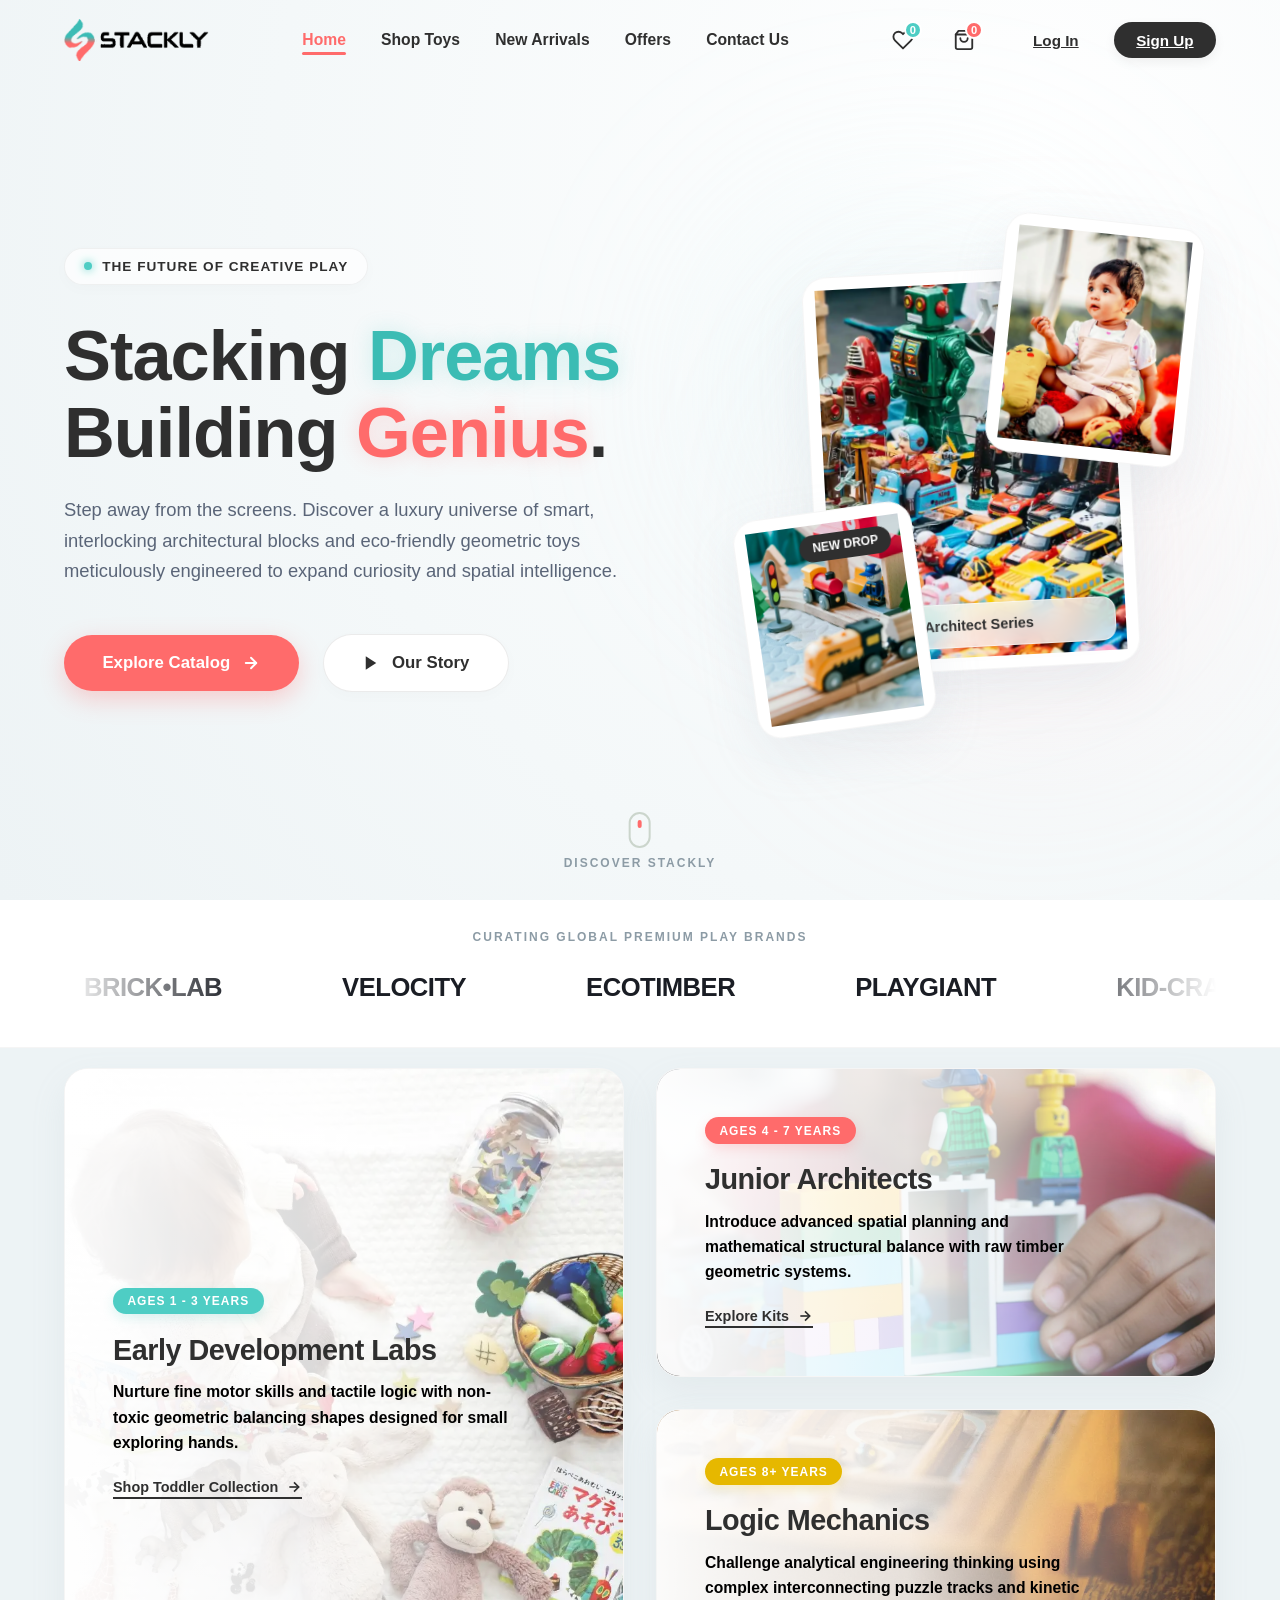
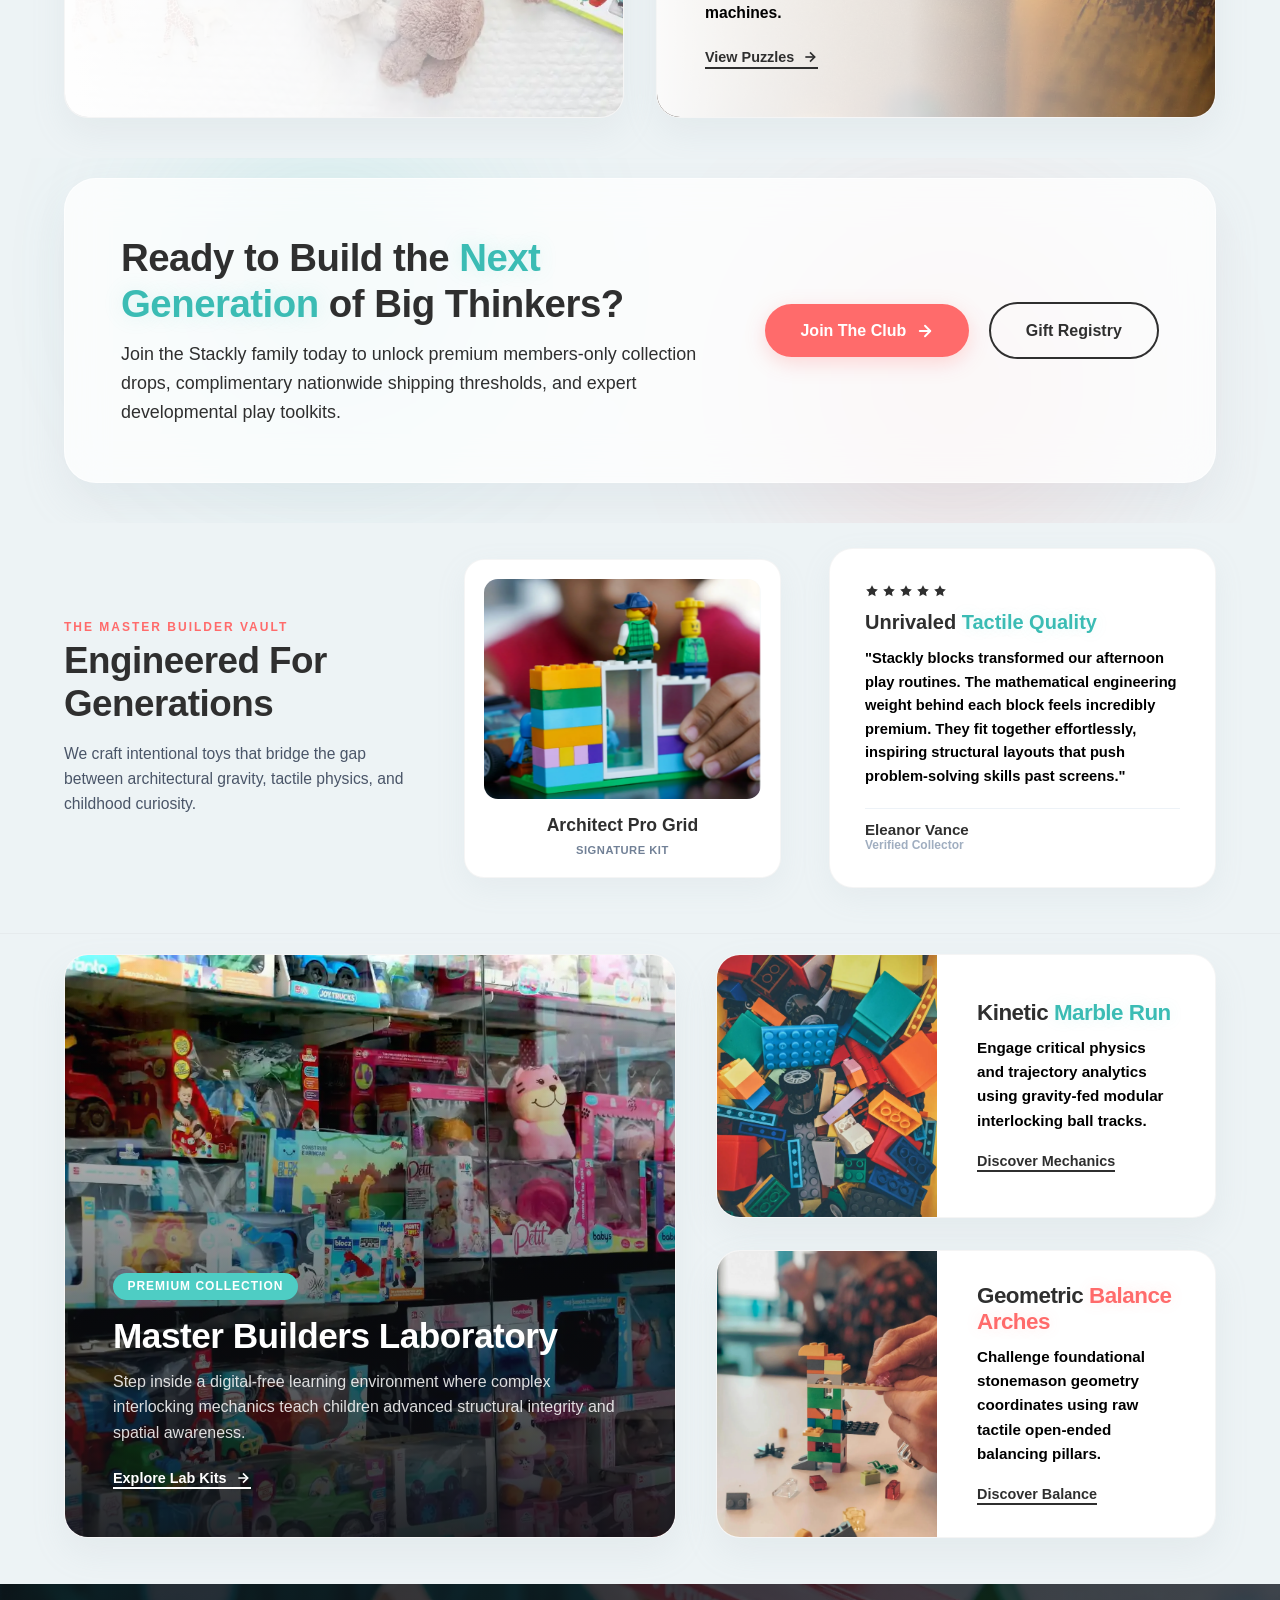
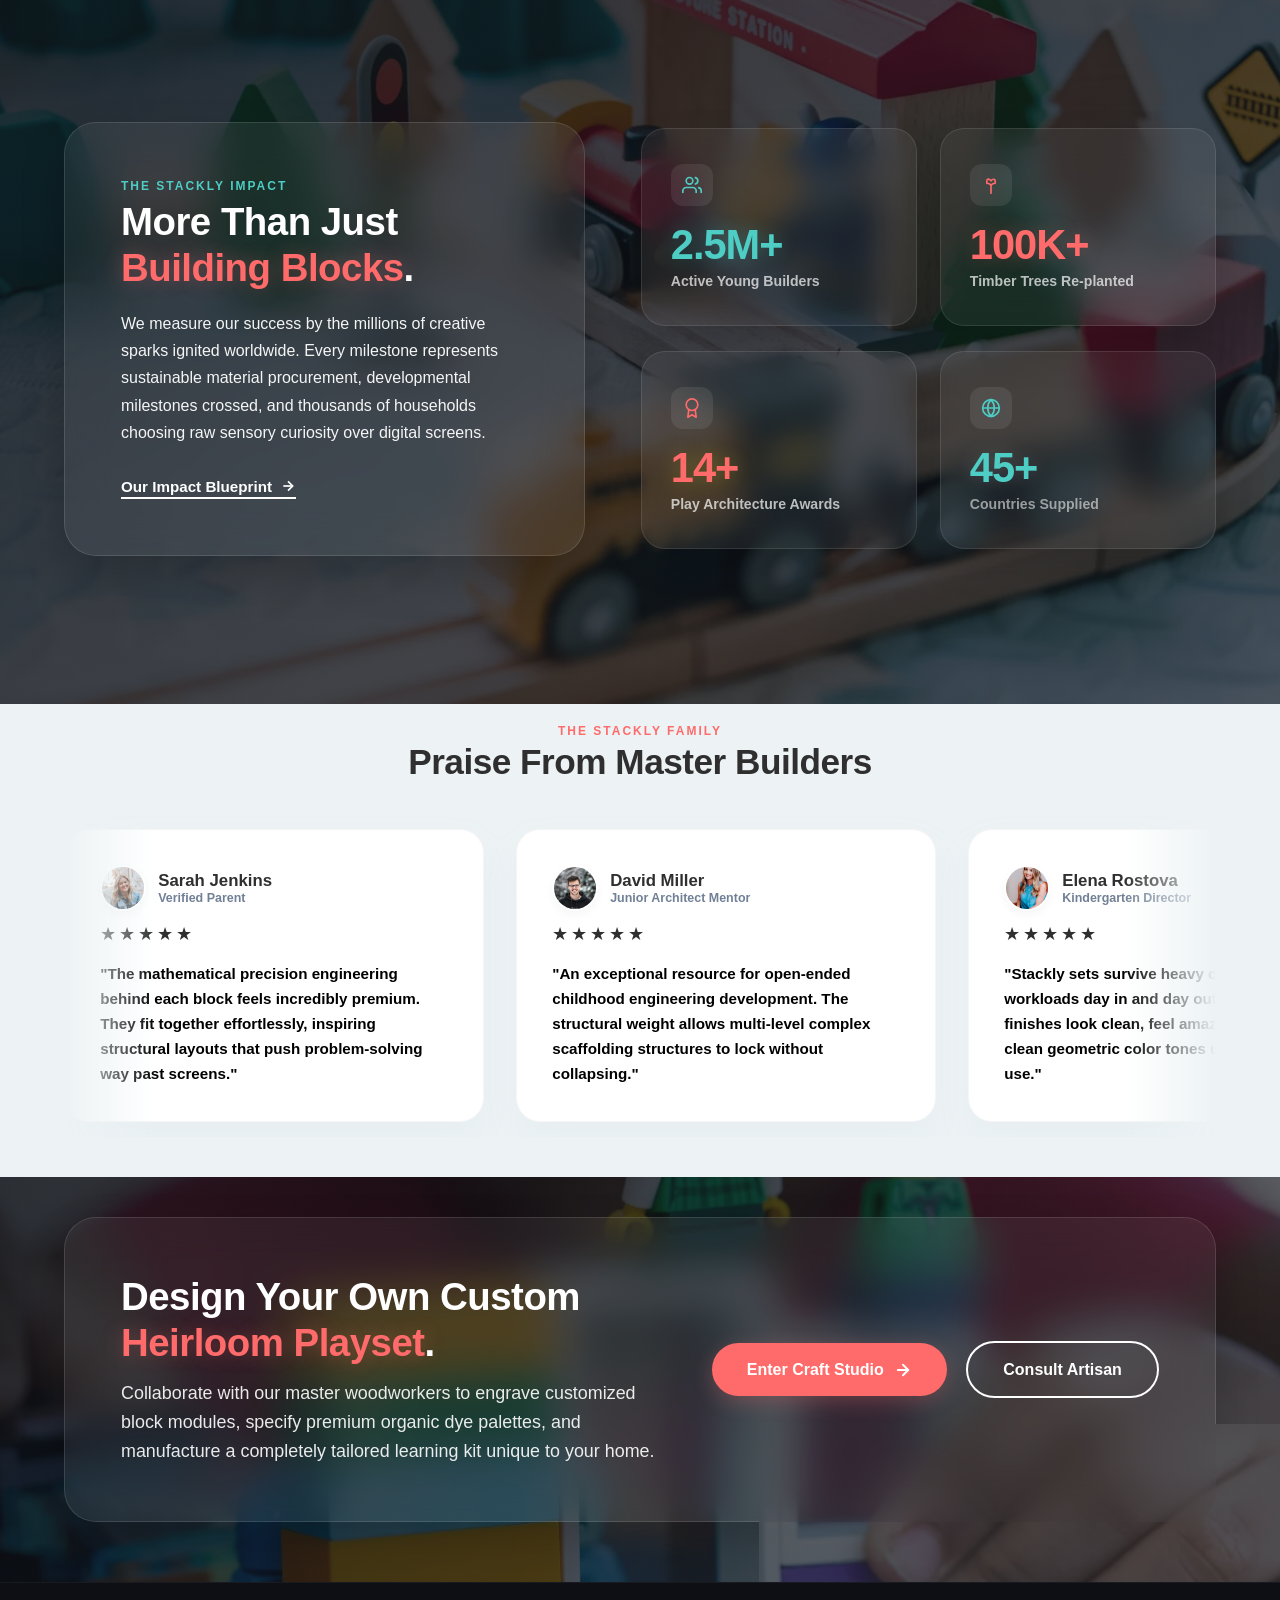
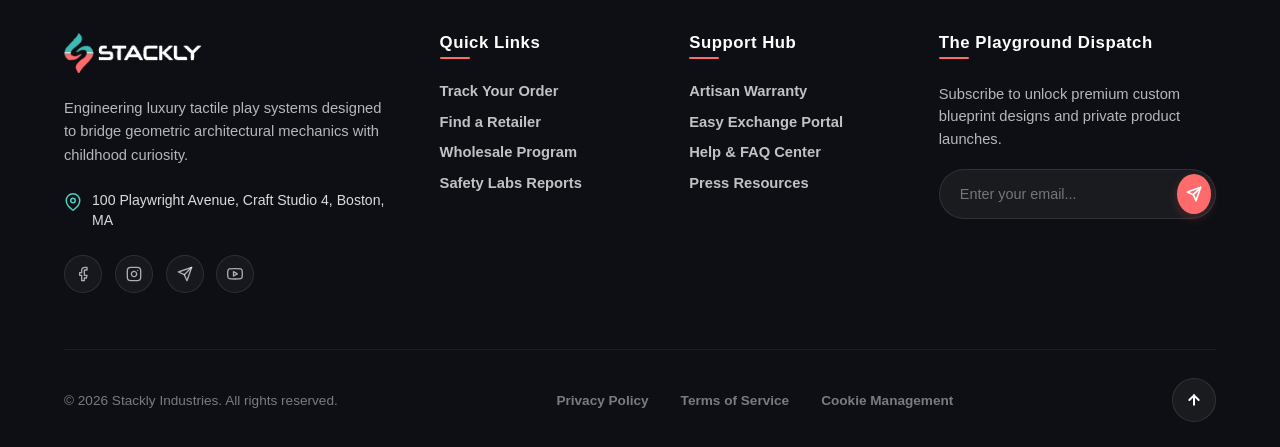
==== index.html @ 90289a85 "shop page" ====
<!DOCTYPE html>
<html lang="en">
<head>
    <meta charset="UTF-8">
    <meta name="viewport" content="width=device-width, initial-scale=1.0">
    <title>Stackly - Online Toy Store</title>
    <link rel="stylesheet" href="style.css">
</head>
<body>

    <!-- Modern Vector Preloader Screen -->
    <div id="preloader">
        <div class="preloader-content">
            <!-- Vector Blocks Icon Loader -->
            <svg class="vector-loader-icon" xmlns="http://w3.org" viewBox="0 0 24 24" width="80" height="80" fill="none" stroke="currentColor" stroke-width="2" stroke-linecap="round" stroke-linejoin="round">
                <path d="M21 16V8a2 2 0 0 0-1-1.73l-7-4a2 2 0 0 0-2 0l-7 4A2 2 0 0 0 3 8v8a2 2 0 0 0 1 1.73l7 4a2 2 0 0 0 2 0l7-4A2 2 0 0 0 21 16z"></path>
                <polyline points="3.27 6.96 12 12.01 20.73 6.96"></polyline>
                <line x1="12" y1="22.08" x2="12" y2="12"></line>
            </svg>
            <h2 class="preloader-text">Stackly Joy...</h2>
            <div class="progress-bar">
                <div class="progress-fill"></div>
            </div>
        </div>
    </div>


    <script>
        window.addEventListener('DOMContentLoaded', () => {
    const preloader = document.getElementById('preloader');
    const appContent = document.getElementById('app-content');

    // Automatically transition under the 3 second threshold
    setTimeout(() => {
        preloader.style.opacity = '0';
        preloader.style.visibility = 'hidden';
        appContent.classList.add('show-content');
    }, 2500); 
});

    </script>


<!-- Transparent, Floating Sticky Header Component -->
<!-- Transparent, Floating Sticky Header Component -->
<header class="floating-header">
    <div class="header-container">
        
        <!-- Brand Image Logo (Refreshes Page on Click) -->
        <a href="#" class="logo-wrapper" onclick="handleBrandRefresh(event)">
            <img src="./Assests/toy -logo.webp" alt="Stackly Logo" class="brand-logo">
        </a>

        <!-- Central Navigation Hub (Manages Mobile Sliding Drawer Layout) -->
            <nav class="nav-menu" id="navMenu">
    <div class="nav-links-wrapper">
        <!-- Working Pages: Removed onclick so they can actually navigate -->
        <a href="index.html" class="nav-link active">Home</a>
        <a href="shop.html" class="nav-link ">Shop Toys</a>
        
        <!-- Future Modules: Routed directly to your newly created 404.html page -->
        <a href="404.html" class="nav-link">New Arrivals</a>
        <a href="404.html" class="nav-link">Offers</a>
        <a href="404.html" class="nav-link">Contact Us</a>
    </div>

            <!-- Mobile Responsive View Dedicated Auth Actions Menu Footer -->
            <div class="mobile-drawer-auth">
                <button class="auth-btn mobile-nav-login" onclick="handleNavigation404(event, 'Login Prompt')">Log In</button>
                <button class="auth-btn mobile-nav-signup" onclick="handleNavigation404(event, 'Account Registration')">Sign Up</button>
            </div>
        </nav>

        <!-- Right Action Utilities Terminal -->
       <div class="header-actions">
    <!-- Wishlist Button Counter Component (Navigates to 404.html) -->
    <a href="404.html" class="action-btn" title="Wishlist">
        <svg xmlns="http://w3.org" viewBox="0 0 24 24" width="22" height="22" fill="none" stroke="currentColor" stroke-width="2" stroke-linecap="round" stroke-linejoin="round">
            <path d="M20.84 4.61a5.5 5.5 0 0 0-7.78 0L12 5.67l-1.06-1.06a5.5 5.5 0 0 0-7.78 7.78l1.06 1.06L12 21.23l7.78-7.78 1.06-1.06a5.5 5.5 0 0 0 0-7.78z"></path>
        </svg>
        <span class="badge">0</span>
    </a>

    <!-- Shopping Cart Button Counter Component (Navigates to 404.html) -->
    <a href="404.html" class="action-btn" title="Cart">
        <svg xmlns="http://w3.org" viewBox="0 0 24 24" width="22" height="22" fill="none" stroke="currentColor" stroke-width="2" stroke-linecap="round" stroke-linejoin="round">
            <path d="M6 2L3 6v14a2 2 0 0 0 2 2h14a2 2 0 0 0 2-2V6l-3-4z"></path>
            <line x1="3" y1="6" x2="21" y2="6"></line>
            <path d="M16 10a4 4 0 0 1-8 0"></path>
        </svg>
        <span class="badge badge-primary">0</span>
    </a>

    <!-- Desktop Monitor Wide Exclusive Authentication Buttons Group -->
    <div class="auth-buttons-group desktop-auth">
        <!-- Links directly to login.html -->
        <a href="login.html" class="auth-btn login-btn">Log In</a>
        <!-- Links directly to signup.html -->
        <a href="signup.html" class="auth-btn signup-btn">Sign Up</a>
    </div>
</div>


            <!-- Responsive Hamburger Trigger Menu -->
            <button class="hamburger-toggle" id="hamburgerBtn" onclick="toggleMobileHeaderDrawer()">
                <span></span>
                <span></span>
                <span></span>
            </button>
        </div>

    </div>
</header>


<script>
    // Monitor vertical scroll window offset value to apply frosted filter effects
window.addEventListener('scroll', () => {
    const headerNode = document.querySelector('.floating-header');
    
    if (window.scrollY > 30) {
        headerNode.classList.add('scrolled');
    } else {
        headerNode.classList.remove('scrolled');
    }
});

// Toggle mobile drawer panel visibility and freeze document background scroll states
// Toggle mobile responsive navigation drawer display visibility status 
function toggleMobileHeaderDrawer() {
    const hamburgerBtn = document.getElementById('hamburgerBtn');
    const navMenu = document.getElementById('navMenu');
    
    hamburgerBtn.classList.toggle('active');
    navMenu.classList.toggle('mobile-active');
    
    // Evaluate display class state to freeze body window touch scrolling paths
    if (navMenu.classList.contains('mobile-active')) {
        document.body.classList.add('drawer-open-lock');
    } else {
        document.body.classList.remove('drawer-open-lock');
    }
}

// Global Interception handler for unlinked template targets
function handleNavigation404(event, interfaceSegmentName) {
    event.preventDefault(); 
    
    // Automatically close open menu drawers and unlock background scroll hooks
    document.getElementById('hamburgerBtn').classList.remove('active');
    document.getElementById('navMenu').classList.remove('mobile-active');
    document.body.classList.remove('drawer-open-lock');
    
    alert(`🔍 Stackly Route Monitor:\n\n"${interfaceSegmentName}" has been routed into a 404 navigation point safely!`);
}

// Native page reload reset function mapped onto the brand logo anchor
function handleBrandRefresh(event) {
    event.preventDefault();
    window.location.reload();
}


</script>

<!-- Creative 3D Playground Hero Frame -->
<!-- Brighter Creative Playground Hero Frame with Concrete Image Nodes -->
<section class="creative-hero">
    <div class="hero-max-container">
        
        <!-- Left Column: Content Hub with High-Readability Typography -->
        <div class="hero-text-block animate-slide-right">
            <div class="hero-micro-badge">
                <span class="pulse-dot"></span>
                <span>The Future of Creative Play</span>
            </div>
            
            <h1 class="hero-headline">
                Stacking <span class="glow-cyan">Dreams</span><br>
                Building <span class="glow-coral">Genius</span>.
            </h1>
            
            <!-- Upgraded High-Visibility Paragraph Block -->
            <p class="hero-paragraph">
                Step away from the screens. Discover a luxury universe of smart, interlocking architectural blocks and eco-friendly geometric toys meticulously engineered to expand curiosity and spatial intelligence.
            </p>
            
           <div class="hero-cta-group">
    <!-- Explore Catalog Button (Navigates to 404.html) -->
    <button class="hero-prime-btn" onclick="handleNavigation404(event, '404.html')">
        <span>Explore Catalog</span>
        <svg xmlns="http://w3.org" width="18" height="18" viewBox="0 0 24 24" fill="none" stroke="currentColor" stroke-width="2.5" stroke-linecap="round" stroke-linejoin="round">
            <line x1="5" y1="12" x2="19" y2="12"></line>
            <polyline points="12 5 19 12 12 19"></polyline>
        </svg>
    </button>
    
    <!-- Our Story Button (Navigates to 404.html) -->
    <button class="hero-sec-btn" onclick="handleNavigation404(event, '404.html')">
        <svg xmlns="http://w3.org" width="18" height="18" viewBox="0 0 24 24" fill="currentColor">
            <polygon points="5 3 19 12 5 21 5 3"></polygon>
        </svg>
        <span>Our Story</span>
    </button>
</div>

        </div>

        <!-- Right Column: Interactive 3D Exploded Toy Grid Layout -->
        <div class="hero-visual-grid animate-fade-in-delayed">
            <div class="bg-glow-orb orb-1"></div>
            <div class="bg-glow-orb orb-2"></div>

            <!-- Card 1: Main Architecture Image Block -->
            <div class="toy-card card-main">
                <img src="./Assests/cars.webp" alt="Architect Series Building Blocks" class="toy-img">
                <div class="card-glass-label">Architect Series</div>
            </div>

            <!-- Card 2: Top Right Geometric Shapes Block -->
            <div class="toy-card card-accent-top">
                <img src="./Assests/baby with toys.webp" alt="Geometric Sorting Set" class="toy-img">
            </div>

            <!-- Card 3: Bottom Left Eco-Train Set Block -->
            <div class="toy-card card-accent-bottom">
                <img src="./Assests/train.webp" alt="Eco Wooden Train Drop" class="toy-img">
                <div class="card-badge-discount">New Drop</div>
            </div>
        </div>

    </div>

    <!-- Mouse Scroll Wheel Visual Anchor -->
    <div class="hero-scroll-prompt" onclick="smoothScrollToContent()">
        <div class="mouse-housing">
            <div class="mouse-scroller"></div>
        </div>
        <span>Discover Stackly</span>
    </div>
</section>



<style>
    /* --- High-Visibility Headline and Paragraph Properties --- */
.hero-headline {
    color: var(--dark-charcoal);
    font-size: clamp(2.5rem, 5.5vw, 4.5rem);
    line-height: 1.1;
    font-weight: 900;
    letter-spacing: -1px;
    margin-bottom: 1.5rem;
}

/* Crisp high-contrast paragraph typography */
.hero-paragraph {
    color: #111111; /* Ultra-visible pure deep charcoal black */
    font-size: clamp(1.05rem, 2.2vw, 1.25rem); /* Slightly enlarged for immediate scanning clarity */
    line-height: 1.7;
    font-weight: 500; /* Medium thickness profile to ensure sharp anti-aliasing */
    max-width: 620px;
    margin-bottom: 3rem;
    cursor: default;
    transition: color 0.3s cubic-bezier(0.25, 1, 0.5, 1), transform 0.3s cubic-bezier(0.25, 1, 0.5, 1);
    transform-origin: left center;
}

/* Modern text interactive hover reaction shifts color into coral accent */
.hero-paragraph:hover {
    color: var(--primary-coral);
    transform: scale(1.01);
}

/* --- Fixed Image Rendering and Layout Rules --- */
.toy-card {
    position: absolute;
    background-color: #ffffff;
    border: 1px solid rgba(0, 0, 0, 0.05);
    border-radius: 24px;
    overflow: hidden;
    box-shadow: 0 20px 50px rgba(160, 175, 185, 0.15);
    z-index: 2;
    transition: all 0.5s cubic-bezier(0.25, 1, 0.5, 1);
    will-change: transform;
    padding: 0; /* Clear inner bezel pads so image spans flush to container borders */
}

.toy-img {
    width: 100%;
    height: 100%;
    object-fit: cover; /* Crops image box seamlessly without distortion */
    display: block;
    transition: transform 0.6s cubic-bezier(0.25, 1, 0.5, 1);
}

/* Card 3D Placement Coordinates Matrix */
.card-main { width: 320px; height: 400px; transform: rotate(-3deg) translateZ(0); z-index: 4; }
.card-accent-top { width: 200px; height: 240px; top: 0; right: 20px; transform: rotate(6deg) translateY(10px) translateZ(0); z-index: 5; animation: floatingCardRest 4s infinite ease-in-out alternate; }
.card-accent-bottom { width: 180px; height: 220px; bottom: -10px; left: 20px; transform: rotate(-8deg) translateY(-10px) translateZ(0); z-index: 6; animation: floatingCardRest 5s infinite ease-in-out alternate-reverse; }

.toy-card:hover .toy-img {
    transform: scale(1.08); /* Zooms image inside frame on interaction */
}

   /* --- Ultra-Creative Pleasant Brighter Hero Layout Framework --- */
.creative-hero {
    position: relative;
    width: 100%;
    min-height: 100vh;
    /* Soft, pleasant modern cream-white gradient backdrop */
    background: radial-gradient(circle at 80% 20%, #ffffff 0%, #f4f8f9 60%, #edf3f5 100%);
    display: flex;
    align-items: center;
    justify-content: center;
    padding: 120px 5% 80px 5%;
    overflow: hidden;
    perspective: 1000px;
}

.hero-max-container {
    width: 100%;
    max-width: 1400px;
    margin: 0 auto;
    display: grid;
    grid-template-columns: 1.1fr 0.9fr;
    gap: 4rem;
    align-items: center;
}

/* --- Left Column Layout --- */
.hero-text-block {
    display: flex;
    flex-direction: column;
    align-items: flex-start;
    z-index: 10;
}

/* Capsule Pill Badge Style */
.hero-micro-badge {
    display: inline-flex;
    align-items: center;
    gap: 10px;
    background: rgba(255, 255, 255, 0.7);
    border: 1px solid rgba(0, 0, 0, 0.05);
    backdrop-filter: blur(8px);
    -webkit-backdrop-filter: blur(8px);
    padding: 0.6rem 1.2rem;
    border-radius: 50px;
    color: var(--dark-charcoal);
    font-size: 0.85rem;
    font-weight: 700;
    letter-spacing: 1px;
    text-transform: uppercase;
    margin-bottom: 2rem;
    box-shadow: 0 4px 15px rgba(0, 0, 0, 0.02);
}

.pulse-dot {
    width: 8px;
    height: 8px;
    background-color: var(--secondary-teal);
    border-radius: 50%;
    box-shadow: 0 0 10px var(--secondary-teal);
    animation: liveIndicatorPulse 1.8s infinite ease-in-out;
}

/* Fluid Typography Headline Controls */
.hero-headline {
    color: var(--dark-charcoal);
    font-size: clamp(2.5rem, 5.5vw, 4.5rem);
    line-height: 1.1;
    font-weight: 900;
    letter-spacing: -1px;
    margin-bottom: 1.5rem;
}

/* Elegant Soft-glow Contrast Typography Shimmers */
.glow-cyan {
    color: #3bbcb4; /* Slightly darkened for premium readability against light canvas backgrounds */
    text-shadow: 0 0 20px rgba(78, 205, 196, 0.25);
    transition: all 0.3s ease;
}

.glow-coral {
    color: var(--primary-coral);
    text-shadow: 0 0 20px rgba(255, 107, 107, 0.25);
    transition: all 0.3s ease;
}

.glow-cyan:hover, .glow-coral:hover {
    color: var(--dark-charcoal);
    text-shadow: 0 0 30px rgba(0, 0, 0, 0.15);
}

.hero-paragraph {
    color: #5a6578;
    font-size: clamp(1rem, 2vw, 1.15rem);
    line-height: 1.65;
    max-width: 620px;
    margin-bottom: 3rem;
}

/* CTA Buttons Layout Container Link Group */
.hero-cta-group {
    display: flex;
    align-items: center;
    gap: 1.5rem;
    flex-wrap: wrap;
    width: 100%;
}

.hero-prime-btn {
    background-color: var(--primary-coral);
    color: white;
    border: none;
    padding: 1.1rem 2.4rem;
    font-size: 1.05rem;
    font-weight: 700;
    border-radius: 50px;
    cursor: pointer;
    display: inline-flex;
    align-items: center;
    gap: 12px;
    box-shadow: 0 8px 25px rgba(255, 107, 107, 0.3);
    transition: all 0.4s cubic-bezier(0.25, 1, 0.5, 1);
}

.hero-prime-btn:hover {
    transform: translateY(-4px);
    background-color: #ff5252;
    box-shadow: 0 15px 35px rgba(255, 107, 107, 0.45);
}

.hero-prime-btn svg { transition: transform 0.3s ease; }
.hero-prime-btn:hover svg { transform: translateX(5px); }

.hero-sec-btn {
    background: #ffffff;
    color: var(--dark-charcoal);
    border: 1px solid rgba(0, 0, 0, 0.08);
    padding: 1.1rem 2.4rem;
    font-size: 1.05rem;
    font-weight: 700;
    border-radius: 50px;
    cursor: pointer;
    display: inline-flex;
    align-items: center;
    gap: 12px;
    box-shadow: 0 4px 15px rgba(0, 0, 0, 0.02);
    transition: all 0.4s cubic-bezier(0.25, 1, 0.5, 1);
}

.hero-sec-btn:hover {
    background: var(--dark-charcoal);
    color: #ffffff;
    transform: translateY(-4px);
    box-shadow: 0 15px 30px rgba(0, 0, 0, 0.1);
}

/* --- Right Column: Asymmetrical Vector Graphic Panels --- */
.hero-visual-grid {
    position: relative;
    width: 100%;
    height: 520px;
    display: flex;
    align-items: center;
    justify-content: center;
}

/* Vibrant Light-Themed Accent Lighting Orbs */
.bg-glow-orb {
    position: absolute;
    width: 320px;
    height: 320px;
    border-radius: 50%;
    filter: blur(120px);
    opacity: 0.35;
    z-index: 1;
    pointer-events: none;
}
.orb-1 { background-color: #cdeff2; top: 5%; left: 5%; animation: orbFloatMove 6s infinite ease-in-out alternate; }
.orb-2 { background-color: #ffdce0; bottom: 5%; right: 5%; animation: orbFloatMove 8s infinite ease-in-out alternate-reverse; }

/* Structural Toy Vector Card Bases */
.toy-card {
    position: absolute;
    background-color: #ffffff;
    border: 1px solid rgba(0, 0, 0, 0.04);
    border-radius: 24px;
    overflow: hidden;
    box-shadow: 0 20px 50px rgba(160, 175, 185, 0.15);
    z-index: 2;
    transition: all 0.5s cubic-bezier(0.25, 1, 0.5, 1);
    will-change: transform;
    padding: 12px; /* Inner bezel border styling */
}

/* Local Embedded Vector Canvas Elements */
.vector-graphic-canvas {
    width: 100%;
    height: 100%;
    border-radius: 16px;
    display: flex;
    align-items: center;
    justify-content: center;
}
.vector-graphic-canvas svg {
    width: 45%;
    height: 45%;
    transition: transform 0.5s cubic-bezier(0.25, 1, 0.5, 1);
}

/* Soft Pastel Accent Fills for Cards */
.teal-bg { background-color: #e6f7f6; color: var(--secondary-teal); }
.yellow-bg { background-color: #fff9e6; color: #e6b800; }
.coral-bg { background-color: #fff0f0; color: var(--primary-coral); }

/* Card Dimensions Matrix mappings */
.card-main { width: 320px; height: 400px; transform: rotate(-3deg) translateZ(0); z-index: 4; }
.card-accent-top { width: 200px; height: 240px; top: 0; right: 20px; transform: rotate(6deg) translateY(10px) translateZ(0); z-index: 5; animation: floatingCardRest 4s infinite ease-in-out alternate; }
.card-accent-bottom { width: 180px; height: 220px; bottom: -10px; left: 20px; transform: rotate(-8deg) translateY(-10px) translateZ(0); z-index: 6; animation: floatingCardRest 5s infinite ease-in-out alternate-reverse; }

/* Glass Overlay Badges and labels */
.card-glass-label {
    position: absolute;
    bottom: 22px;
    left: 22px;
    right: 22px;
    background: rgba(255, 255, 255, 0.75);
    backdrop-filter: blur(12px);
    -webkit-backdrop-filter: blur(12px);
    border: 1px solid rgba(255, 255, 255, 0.5);
    color: var(--dark-charcoal);
    padding: 0.8rem;
    border-radius: 14px;
    font-weight: 700;
    font-size: 0.9rem;
    text-align: center;
    box-shadow: 0 4px 15px rgba(0, 0, 0, 0.04);
}

.card-badge-discount {
    position: absolute;
    top: 22px;
    right: 22px;
    background-color: var(--dark-charcoal);
    color: #ffffff;
    padding: 0.4rem 0.8rem;
    border-radius: 30px;
    font-weight: 800;
    font-size: 0.75rem;
    text-transform: uppercase;
}

/* Hover Physics */
.toy-card:hover {
    z-index: 10 !important;
    border-color: rgba(0, 0, 0, 0.08);
    box-shadow: 0 30px 60px rgba(13, 15, 20, 0.12);
}

.card-main:hover { transform: scale(1.05) rotate(0deg) translateZ(20px); }
.card-accent-top:hover { transform: scale(1.08) rotate(2deg) translateZ(20px); }
.card-accent-bottom:hover { transform: scale(1.1) rotate(-3deg) translateZ(20px); }

.toy-card:hover svg {
    transform: scale(1.12) rotate(4deg);
}

/* --- Scroll Prompt Styling Updates --- */
.hero-scroll-prompt {
    position: absolute;
    bottom: 30px;
    left: 50%;
    transform: translateX(-50%);
    display: flex;
    flex-direction: column;
    align-items: center;
    gap: 8px;
    cursor: pointer;
    z-index: 15;
    color: #8c9ba5;
}

.hero-scroll-prompt:hover { color: var(--primary-coral); }
.hero-scroll-prompt span { font-size: 0.75rem; font-weight: 800; text-transform: uppercase; letter-spacing: 2px; }
.mouse-housing { width: 22px; height: 36px; border: 2px solid #cbd5cc; border-radius: 20px; position: relative; display: flex; justify-content: center; }
.hero-scroll-prompt:hover .mouse-housing { border-color: var(--primary-coral); }
.mouse-scroller { width: 4px; height: 8px; background-color: var(--primary-coral); border-radius: 2px; position: absolute; top: 6px; animation: mouseTrackMove 1.6s infinite ease-in-out; }

/* --- High Performance CSS Core Animations --- */
.animate-slide-right { opacity: 0; transform: translateX(-40px); animation: performSlideRight 0.8s cubic-bezier(0.25, 1, 0.5, 1) forwards; }
.animate-fade-in-delayed { opacity: 0; animation: performFadeIn 1s ease 0.3s forwards; }

@keyframes performSlideRight { 100% { opacity: 1; transform: translateX(0); } }
@keyframes performFadeIn { 100% { opacity: 1; } }
@keyframes liveIndicatorPulse { 0%, 100% { transform: scale(1); opacity: 1; } 50% { transform: scale(1.3); opacity: 0.5; box-shadow: 0 0 15px var(--secondary-teal); } }
@keyframes floatingCardRest { 0% { transform: translateY(0) rotate(5deg); } 100% { transform: translateY(-15px) rotate(7deg); } }
@keyframes orbFloatMove { 0% { transform: translate(0, 0) scale(1); } 100% { transform: translate(25px, -15px) scale(1.1); } }
@keyframes mouseTrackMove { 0% { transform: translateY(0); opacity: 1; } 100% { transform: translateY(12px); opacity: 0; } }

/* --- Responsive Layout Breakdown Maps --- */
@media (max-width: 1200px) {
    .hero-max-container { gap: 2rem; }
    .card-main { width: 260px; height: 340px; }
    .card-accent-top { width: 170px; height: 210px; }
    .card-accent-bottom { width: 150px; height: 190px; }
}

@media (max-width: 992px) {
    .hero-max-container { grid-template-columns: 1fr; text-align: center; gap: 5rem; }
    .hero-text-block { align-items: center; }
    .hero-paragraph { margin-left: auto; margin-right: auto; }
    .hero-cta-group { justify-content: center; }
    .hero-visual-grid { height: 440px; max-width: 500px; margin: 0 auto; }
}

@media (max-width: 550px) {
    .creative-hero { padding-top: 100px; }
    .hero-cta-group { flex-direction: column; gap: 1rem; }
.hero-prime-btn, .hero-sec-btn { width: 100%; justify-content: center; }.hero-visual-grid { height: 350px; }.card-main { width: 200px; height: 260px; }.card-accent-top { width: 120px; height: 150px; right: 10px; }.card-accent-bottom { width: 110px; height: 140px; left: 10px; }.card-glass-label, .hero-scroll-prompt, .bg-glow-orb { display: none !important; }}
    </style>
    <script>
        // Central Redirection Handler Engine
function handleNavigation404(event, targetPage) {
    event.preventDefault(); // Halt default template bubble loops
    
    // Close open mobile drawer panels automatically if active
    const hamburgerBtn = document.getElementById('hamburgerBtn');
    const navMenu = document.getElementById('navMenu');
    
    if (hamburgerBtn) hamburgerBtn.classList.remove('active');
    if (navMenu) navMenu.classList.remove('mobile-active');
    document.body.classList.remove('drawer-open-lock');
    
    // Execute a clean, direct browser page redirection anchor jump
    window.location.href = targetPage;
}

    </script>

<!-- Space-Efficient Infinite Brand Carousel Showcase -->
<section class="brand-carousel-section">
    <div class="brand-container">
        
        <h2 class="brand-section-label">Curating Global Premium Play Brands</h2>
        
        <!-- Infinite Scrolling Viewport Mirror -->
        <div class="brand-viewport">
            <div class="brand-track">
                
                <!-- Brand Node 1 -->
                <div class="brand-node">
                    <span class="brand-text">BRICK•LAB</span>
                </div>
                
                <!-- Brand Node 2 -->
                <div class="brand-node">
                    <span class="brand-text">VELOCITY</span>
                </div>
                
                <!-- Brand Node 3 -->
                <div class="brand-node">
                    <span class="brand-text">ECOTIMBER</span>
                </div>
                
                <!-- Brand Node 4 -->
                <div class="brand-node">
                    <span class="brand-text">PLAYGIANT</span>
                </div>
                
                <!-- Brand Node 5 -->
                <div class="brand-node">
                    <span class="brand-text">KID-CRAFT</span>
                </div>

                <!-- Brand Node 6 -->
                <div class="brand-node">
                    <span class="brand-text">MATRIXPUZZLE</span>
                </div>

                <!-- --- DUPLICATE SET FOR INFINITE CSS LOOPING --- -->
                <div class="brand-node"><span class="brand-text">BRICK•LAB</span></div>
                <div class="brand-node"><span class="brand-text">VELOCITY</span></div>
                <div class="brand-node"><span class="brand-text">ECOTIMBER</span></div>
                <div class="brand-node"><span class="brand-text">PLAYGIANT</span></div>
                <div class="brand-node"><span class="brand-text">KID-CRAFT</span></div>
                <div class="brand-node"><span class="brand-text">MATRIXPUZZLE</span></div>

            </div>
        </div>
        
    </div>
</section>

<style>
    /* --- High-Contrast Seamless Brand Showcase --- */
.brand-carousel-section {
    position: relative;
    width: 100%;
    background-color: #ffffff; 
    padding: 30px 5% 35px 5%; 
    border-bottom: 1px solid rgba(0, 0, 0, 0.04);
}

.brand-container {
    width: 100%;
    max-width: 1400px;
    margin: 0 auto;
    display: flex;
    flex-direction: column;
    align-items: center;
    gap: 1.2rem;
}

.brand-section-label {
    font-size: 0.75rem;
    font-weight: 800;
    text-transform: uppercase;
    letter-spacing: 2px;
    color: #8c9ba5;
    text-align: center;
    cursor: default;
}

.brand-viewport {
    position: relative;
    width: 100%;
    overflow: hidden;
    mask-image: linear-gradient(to right, transparent 0%, #000 15%, #000 85%, transparent 100%);
    -webkit-mask-image: linear-gradient(to right, transparent 0%, #000 15%, #000 85%, transparent 100%);
}

.brand-track {
    display: flex;
    width: max-content;
    gap: 5rem; 
    align-items: center;
    animation: infiniteLogoScroll 25s linear infinite; 
}

.brand-viewport:hover .brand-track {
    animation-play-state: paused;
}

.brand-node {
    display: flex;
    align-items: center;
    justify-content: center;
    cursor: pointer;
    transition: transform 0.3s cubic-bezier(0.25, 1, 0.5, 1);
    user-select: none;
    padding: 10px 20px;
}

/* Enforced clean typography consistency */
.brand-text {
    font-size: clamp(1.2rem, 3.5vw, 1.6rem);
    font-weight: 900; /* Identical structural thickness across all names */
    color: #1a1d24;   /* Matches every text element into the same ink-black profile */
    letter-spacing: -0.5px;
    text-transform: uppercase;
    transition: color 0.3s ease, text-shadow 0.3s ease;
}

/* Harmonized hovering color change states across every node */
.brand-node:hover {
    transform: scale(1.06) translateY(-2px);
}

.brand-node:hover .brand-text {
    color: var(--primary-coral);
    text-shadow: 0 5px 15px rgba(255, 107, 107, 0.15);
}

/* --- High Performance CSS Endless Moving Track Keyframes --- */
@keyframes infiniteLogoScroll {
    0% { transform: translateX(0); }
    100% { transform: translateX(-50%); }
}

@media (max-width: 768px) {
    .brand-carousel-section { padding: 20px 3% 25px 3%; }
    .brand-track { gap: 3.5rem; } 
}

</style>

<!-- Compact, Creative Multi-Category Promo Grid Section -->
<section class="category-grid-section">
    <div class="grid-max-container">
        
        <!-- Large Hero Card: Left Panel Column -->
        <div class="promo-card card-large animate-on-scroll">
            <img src="./Assests/early development.webp" alt="Toddler developmental geometric block sets" class="promo-img">
            <div class="promo-gradient-overlay"></div>
            
            <div class="promo-content-hull">
                <span class="promo-badge-tag">Ages 1 - 3 Years</span>
                <h3 class="promo-title">Early Development Labs</h3>
                <p class="promo-paragraph-black">
                    Nurture fine motor skills and tactile logic with non-toxic geometric balancing shapes designed for small exploring hands.
                </p>
             <button class="promo-link-btn" onclick="handleNavigation404(event, '404.html')">
    <span>Shop Toddler Collection</span>
    <svg xmlns="http://w3.org" width="16" height="16" viewBox="0 0 24 24" fill="none" stroke="currentColor" stroke-width="2.5">
        <line x1="5" y1="12" x2="19" y2="12"></line>
        <polyline points="12 5 19 12 12 19"></polyline>
    </svg>
</button>

            </div>
        </div>

        <!-- Right Side Column Splitting Into Two Horizontal Sub-Decks -->
        <div class="grid-right-subdeck">
            
            <!-- Sub-Card 1: Architectural Series -->
            <div class="promo-card card-sub-top animate-on-scroll">
                <img src="./Assests/junior architects.webp" alt="Advanced stacking architecture blocks" class="promo-img">
                <div class="promo-gradient-overlay"></div>
                
                <div class="promo-content-hull">
                    <span class="promo-badge-tag theme-coral">Ages 4 - 7 Years</span>
                    <h3 class="promo-title">Junior Architects</h3>
                    <p class="promo-paragraph-black">
                        Introduce advanced spatial planning and mathematical structural balance with raw timber geometric systems.
                    </p>
                  <button class="promo-link-btn" onclick="handleNavigation404(event, '404.html')">
    <span>Explore Kits</span>
    <svg xmlns="http://w3.org" width="16" height="16" viewBox="0 0 24 24" fill="none" stroke="currentColor" stroke-width="2.5">
        <line x1="5" y1="12" x2="19" y2="12"></line>
        <polyline points="12 5 19 12 12 19"></polyline>
    </svg>
</button>

                </div>
            </div>

            <!-- Sub-Card 2: Brain-Teaser Mechanical Puzzles -->
            <div class="promo-card card-sub-bottom animate-on-scroll">
                <img src="./Assests/brain dev.webp" alt="Eco transport interlocking train arrays" class="promo-img">
                <div class="promo-gradient-overlay"></div>
                
                <div class="promo-content-hull">
                    <span class="promo-badge-tag theme-yellow">Ages 8+ Years</span>
                    <h3 class="promo-title">Logic Mechanics</h3>
                    <p class="promo-paragraph-black">
                        Challenge analytical engineering thinking using complex interconnecting puzzle tracks and kinetic machines.
                    </p>
                   <button class="promo-link-btn" onclick="handleNavigation404(event, '404.html')">
    <span>View Puzzles</span>
    <svg xmlns="http://w3.org" width="16" height="16" viewBox="0 0 24 24" fill="none" stroke="currentColor" stroke-width="2.5">
        <line x1="5" y1="12" x2="19" y2="12"></line>
        <polyline points="12 5 19 12 12 19"></polyline>
    </svg>
</button>

                </div>
            </div>

        </div>

    </div>
</section>

<style>
    /* --- Ultra-Creative Multi-Category Grid Framework --- */
.category-grid-section {
    position: relative;
    width: 100%;
    background-color: #edf3f5; 
    padding: 20px 5% 40px 5%; /* Minimized top spacing eliminates dead layout void gaps completely */
}

.grid-max-container {
    width: 100%;
    max-width: 1400px;
    margin: 0 auto;
    display: grid;
    grid-template-columns: 1fr 1fr;
    gap: 2rem;
}

.grid-right-subdeck {
    display: flex;
    flex-direction: column;
    gap: 2rem;
}

/* --- Base Universal Promo Card Architectures --- */
.promo-card {
    position: relative;
    border-radius: 24px;
    overflow: hidden;
    background-color: #ffffff;
    border: 1px solid rgba(0, 0, 0, 0.04);
    box-shadow: 0 15px 35px rgba(160, 175, 185, 0.12);
    display: flex;
    transition: transform 0.4s cubic-bezier(0.25, 1, 0.5, 1), box-shadow 0.4s ease;
}

/* Concrete Media Positioning Context */
.promo-img {
    position: absolute;
    top: 0;
    left: 0;
    width: 100%;
    height: 100%;
    object-fit: cover;
    z-index: 1;
    transition: transform 0.6s cubic-bezier(0.25, 1, 0.5, 1);
}

/* Multi-step overlay layer ensures text reads beautifully regardless of the image content */
.promo-gradient-overlay {
    position: absolute;
    top: 0;
    left: 0;
    width: 100%;
    height: 100%;
    background: linear-gradient(to right, rgba(255, 255, 255, 0.98) 0%, rgba(255, 255, 255, 0.85) 45%, rgba(255, 255, 255, 0.1) 100%);
    z-index: 2;
    transition: background 0.4s ease;
}

/* Dynamic Content Alignment Container */
.promo-content-hull {
    position: relative;
    z-index: 3;
    padding: 3rem;
    max-width: 500px;
    display: flex;
    flex-direction: column;
    align-items: flex-start;
    justify-content: center;
}

/* Card Dimensional Matrix Ratios */
.card-large {
    min-height: 540px;
}

.card-sub-top, .card-sub-bottom {
    min-height: 254px;
}

/* --- High Visibility Typography Mapping --- */
.promo-badge-tag {
    background-color: var(--secondary-teal);
    color: #ffffff;
    font-size: 0.75rem;
    font-weight: 800;
    text-transform: uppercase;
    letter-spacing: 1px;
    padding: 0.4rem 0.9rem;
    border-radius: 30px;
    margin-bottom: 1.2rem;
    box-shadow: 0 4px 12px rgba(78, 205, 196, 0.2);
}
.promo-badge-tag.theme-coral { background-color: var(--primary-coral); box-shadow: 0 4px 12px rgba(255, 107, 107, 0.2); }
.promo-badge-tag.theme-yellow { background-color: #e6b800; box-shadow: 0 4px 12px rgba(230, 184, 0, 0.2); }

.promo-title {
    color: var(--dark-charcoal);
    font-size: clamp(1.4rem, 3vw, 1.8rem);
    font-weight: 900;
    letter-spacing: -0.5px;
    margin-bottom: 0.8rem;
    transition: color 0.3s ease;
}

/* Enforced thick, high-visibility description paragraph font rules */
.promo-paragraph-black {
    color: #000000; /* Crisp pure high-contrast black visibility */
    font-size: 0.98rem;
    line-height: 1.6;
    font-weight: 600; /* Medium-bold profile protects content readability */
    margin-bottom: 1.5rem;
    transition: color 0.3s ease, transform 0.3s ease;
    transform-origin: left center;
    cursor: default;
}

/* Interactive link vector buttons */
.promo-link-btn {
    background: transparent;
    border: none;
    color: var(--dark-charcoal);
    font-size: 0.9rem;
    font-weight: 700;
    display: inline-flex;
    align-items: center;
    gap: 8px;
    cursor: pointer;
    position: relative;
    padding-bottom: 4px;
}

.promo-link-btn::after {
    content: '';
    position: absolute;
    bottom: 0;
    left: 0;
    width: 100%;
    height: 2px;
    background-color: var(--dark-charcoal);
    transform: scaleX(1);
    transform-origin: left;
    transition: transform 0.3s cubic-bezier(0.25, 1, 0.5, 1), background-color 0.3s;
}

/* --- Hardware Accelerated Hover & Glow Effects --- */
.promo-card:hover {
    transform: translateY(-5px);
    box-shadow: 0 25px 50px rgba(13, 15, 20, 0.12);
}

.promo-card:hover .promo-img {
    transform: scale(1.05); /* Zooms inside container on interaction boundaries */
}

/* Glow reflections inject light accents underneath card layers on mouse enter */
.promo-card:hover .promo-title {
    color: var(--primary-coral);
}

/* Paragraph text shifts gracefully to emphasize focal point visibility */
.promo-card:hover .promo-paragraph-black {
    color: var(--primary-coral);
    transform: scale(1.01);
}

.promo-card:hover .promo-link-btn {
    color: var(--primary-coral);
}
.promo-card:hover .promo-link-btn::after {
    background-color: var(--primary-coral);
    transform: scaleX(1.1);
}

/* --- Responsive Layout Parameters --- */
@media (max-width: 992px) {
    /* Collapse double grids gracefully into a unified single column alignment vertical flow */
    .grid-max-container {
        grid-template-columns: 1fr;
        gap: 1.5rem;
    }
    .grid-right-subdeck {
        gap: 1.5rem;
    }
    .card-large, .card-sub-top, .card-sub-bottom {
        min-height: 280px; /* Uniform storage metrics for stacked tablet modules */
    }
    .promo-content-hull {
        padding: 2rem;
    }
}

@media (max-width: 550px) {
    /* Modify image maps to overlay text smoothly on compact smartphone form-factors */
    .promo-gradient-overlay {
        background: linear-gradient(to bottom, rgba(255, 255, 255, 0.96) 0%, rgba(255, 255, 255, 0.88) 70%, rgba(255, 255, 255, 0.75) 100%);
    }
    .card-large, .card-sub-top, .card-sub-bottom {
        min-height: 320px; /* Grants text blocks ample expansion clearance room */
    }
    .promo-content-hull {
        max-width: 100%;
        padding: 1.5rem;
    }
}

</style>

<!-- Creative Glassmorphic Interactive CTA Banner -->
<section class="cta-banner-section">
    <div class="cta-max-container">
        
        <!-- Interactive Background Ambient Glow Halo Orbs -->
        <div class="cta-glow-orb cta-orb-left"></div>
        <div class="cta-glow-orb cta-orb-right"></div>
        
        <!-- Main Glass Box Hull -->
        <div class="cta-glass-card animate-on-scroll">
            
            <div class="cta-content-panel">
                <h2 class="cta-headline">
                    Ready to Build the <span class="cta-glow-teal">Next Generation</span> of Big Thinkers?
                </h2>
                <p class="cta-sub-paragraph">
                    Join the Stackly family today to unlock premium members-only collection drops, complimentary nationwide shipping thresholds, and expert developmental play toolkits.
                </p>
            </div>

            <div class="cta-actions-hub">
                <button class="cta-btn cta-prime-btn" onclick="handleNavigation404(event, '404.html')">
                    <span>Join The Club</span>
                    <svg xmlns="http://w3.org" width="18" height="18" viewBox="0 0 24 24" fill="none" stroke="currentColor" stroke-width="2.5" stroke-linecap="round" stroke-linejoin="round">
                        <line x1="5" y1="12" x2="19" y2="12"></line>
                        <polyline points="12 5 19 12 12 19"></polyline>
                    </svg>
                </button>
                
                <button class="cta-btn cta-sec-btn" onclick="handleNavigation404(event, '404.html')">
                    <span>Gift Registry</span>
                </button>
            </div>

        </div>

    </div>
</section>

<style>
    /* --- High-Specificity Core Contrast Fix --- */

/* Forces the main header statement out of white into dark charcoal */
.cta-banner-section .cta-content-panel h2 {
    color: #2f2f2f !important;
}

/* Forces the underlying descriptive paragraph out of white into dark charcoal */
.cta-banner-section .cta-content-panel p {
    color: #2f2f2f !important;
    opacity: 1 !important;
}

/* Fixes the invisible white secondary button on the right */
.cta-banner-section .cta-actions-hub .cta-sec-btn {
    background-color: transparent !important;
    border: 2px solid #2f2f2f !important;
    color: #2f2f2f !important;
    opacity: 1 !important;
}

/* Hover effect: Smooth text color-shift when mouse enters the secondary button */
.cta-banner-section .cta-actions-hub .cta-sec-btn:hover {
    background-color: #2f2f2f !important;
    color: #ffffff !important;
}

/* Hover effect: Changes text color dynamically when hovering anywhere on the card */
.cta-banner-section .cta-glass-card:hover h2 {
    color: #ff6b6b !important;
}

.cta-banner-section .cta-glass-card:hover p {
    color: #ff6b6b !important;
}

    /* --- Ultra-Creative Glassmorphic CTA Framework --- */
.cta-banner-section {
    position: relative;
    width: 100%;
    background-color: #edf3f5; 
    padding: 20px 5% 40px 5%; /* Tight 20px padding reduces spacing layout voids */
    overflow: hidden;
}

.cta-max-container {
    width: 100%;
    max-width: 1400px;
    margin: 0 auto;
    position: relative;
}

/* Ambient Backlight Lighting Glow halos */
.cta-glow-orb {
    position: absolute;
    width: 300px;
    height: 300px;
    border-radius: 50%;
    filter: blur(100px);
    opacity: 0.18;
    z-index: 1;
    pointer-events: none;
}
.cta-orb-left { background-color: var(--secondary-teal); top: -50px; left: 10%; animation: ctaOrbWobble 6s infinite ease-in-out alternate; }
.cta-orb-right { background-color: var(--primary-coral); bottom: -50px; right: 10%; animation: ctaOrbWobble 8s infinite ease-in-out alternate-reverse; }

/* The Main Asymmetrical Frosted Card Board Wrapper */
.cta-glass-card {
    position: relative;
    z-index: 2;
    background: rgba(255, 255, 255, 0.75);
    border: 1px solid rgba(255, 255, 255, 0.6);
    backdrop-filter: blur(20px);
    -webkit-backdrop-filter: blur(20px);
    border-radius: 32px;
    padding: 3.5rem;
    box-shadow: 0 20px 45px rgba(160, 175, 185, 0.15);
    
    display: flex;
    justify-content: space-between;
    align-items: center;
    gap: 3rem;
    transition: transform 0.4s cubic-bezier(0.25, 1, 0.5, 1), box-shadow 0.4s ease, border-color 0.4s;
}

/* --- High-Visibility Section Content Blocks --- */
.cta-content-panel {
    max-width: 750px;
}

.cta-headline {
    color: black;
    font-size: clamp(1.8rem, 3.8vw, 2.4rem);
    font-weight: 900;
    line-height: 1.2;
    letter-spacing: -0.5px;
    margin-bottom: 0.8rem;
    transition: color 0.3s ease;
}

/* Bright Soft-glow Headline Shimmer Modifier */
.cta-glow-teal {
    color: #3bbcb4;
    text-shadow: 0 0 20px rgba(78, 205, 196, 0.2);
    transition: text-shadow 0.3s ease;
}

/* Exactly 2 lines of description mapped to ultra-visible crisp black font rules */
.cta-sub-paragraph {
    color: #000000; /* Deep pure black readability layer profile */
    font-size: clamp(0.98rem, 2vw, 1.12rem);
    line-height: 1.6;
    font-weight: 600; /* Protects anti-aliasing sharpness */
    transition: color 0.3s ease, transform 0.3s ease;
    transform-origin: left center;
    cursor: default;
}

/* Action Utility Button Links Hub */
.cta-actions-hub {
    display: flex;
    align-items: center;
    gap: 1.2rem;
    flex-shrink: 0;
}

.cta-btn {
    border: none;
    padding: 1.1rem 2.2rem;
    font-size: 1rem;
    font-weight: 700;
    border-radius: 50px;
    cursor: pointer;
    display: inline-flex;
    align-items: center;
    gap: 10px;
    transition: all 0.4s cubic-bezier(0.25, 1, 0.5, 1);
}

/* Solid Main Accent CTA Coral Button */
.cta-prime-btn {
    background-color: var(--primary-coral);
    color: #ffffff;
    box-shadow: 0 6px 20px rgba(255, 107, 107, 0.25);
}

.cta-prime-btn:hover {
    background-color: #ff5252;
    transform: translateY(-3px);
    box-shadow: 0 12px 28px rgba(255, 107, 107, 0.4);
}

.cta-prime-btn svg { transition: transform 0.3s ease; }
.cta-prime-btn:hover svg { transform: translateX(4px); }

/* Minimalist Clean Secondary Outline Button */
.cta-sec-btn {
    background-color: transparent;
    border: 2px solid var(--dark-charcoal);
    color: var(--dark-charcoal);
}

.cta-sec-btn:hover {
    background-color: var(--dark-charcoal);
    color: #ffffff;
    transform: translateY(-3px);
    box-shadow: 0 10px 25px rgba(0, 0, 0, 0.08);
}

/* --- Hardware Accelerated Hover & Aura Glow Effects --- */
.cta-glass-card:hover {
    transform: translateY(-4px);
    border-color: rgba(255, 255, 255, 0.95);
    box-shadow: 0 25px 55px rgba(13, 15, 20, 0.1);
}

.cta-glass-card:hover .cta-headline {
    color: var(--primary-coral);
}

.cta-glass-card:hover .cta-glow-teal {
    text-shadow: 0 0 25px rgba(78, 205, 196, 0.4);
}

/* The paragraph content glows out softly and shifts weights on hover */
.cta-glass-card:hover .cta-sub-paragraph {
    color: var(--primary-coral);
    transform: scale(1.005);
}

/* --- High Performance CSS Ambient Keyframe Animations --- */
@keyframes ctaOrbWobble {
    0% { transform: translate(0, 0) scale(1); }
    100% { transform: translate(20px, -15px) scale(1.1); }
}

/* --- Responsive Layout Parameters --- */
@media (max-width: 1024px) {
    /* Collapse side-by-side elements down to a centered vertical profile grid mapping */
    .cta-glass-card {
        flex-direction: column;
        text-align: center;
        padding: 3rem 2rem;
        gap: 2rem;
    }
    .cta-sub-paragraph {
        margin-bottom: 0;
    }
    .cta-actions-hub {
        width: 100%;
        justify-content: center;
        flex-wrap: wrap;
    }
}

@media (max-width: 550px) {
    .cta-glass-card {
        padding: 2.2rem 1.2rem;
        border-radius: 24px;
    }
    .cta-actions-hub {
        flex-direction: column;
        gap: 1rem;
    }
    .cta-btn {
        width: 100%;
        justify-content: center;
    }
}

</style>

<!-- Compressed Clean 3-Column Feature & Feedback Hub -->
<section class="premium-hub-section">
    <div class="hub-max-container">
        
        <!-- Column 1: Core Typography Pillar -->
        <div class="hub-column text-pillar">
            <span class="hub-pretitle">The Master Builder Vault</span>
            <h2 class="hub-headline">Engineered For Generations</h2>
            <p class="hub-intro-paragraph">
                We craft intentional toys that bridge the gap between architectural gravity, tactile physics, and childhood curiosity.
            </p>
        </div>

        <!-- Column 2: Upgraded Core Image Showcase Card -->
        <div class="hub-column product-pillar">
            <div class="showcase-vector-card">
                <div class="vector-artwork-hull">
                    <!-- Standard high-resolution imagery tag replaces the raw vector outline -->
                    <img src="./Assests/junior architects.webp" alt="Signature Kit Architect Pro Grid" class="hub-center-img">
                </div>
                <div class="vector-card-details">
                    <h3>Architect Pro Grid</h3>
                    <span class="vector-card-tag">Signature Kit</span>
                </div>
            </div>
        </div>

        <!-- Column 3: High-Contrast Minimal Parent Review Box -->
        <div class="hub-column review-pillar">
            <div class="minimal-review-box">
                <div class="star-rating-row">
                    <svg xmlns="http://w3.org" viewBox="0 0 24 24" fill="currentColor" class="star-icon"><polygon points="12 2 15.09 8.26 22 9.27 17 14.14 18.18 21.02 12 17.77 5.82 21.02 7 14.14 2 9.27 8.91 8.26 12 2"></polygon></svg>
                    <svg xmlns="http://w3.org" viewBox="0 0 24 24" fill="currentColor" class="star-icon"><polygon points="12 2 15.09 8.26 22 9.27 17 14.14 18.18 21.02 12 17.77 5.82 21.02 7 14.14 2 9.27 8.91 8.26 12 2"></polygon></svg>
                    <svg xmlns="http://w3.org" viewBox="0 0 24 24" fill="currentColor" class="star-icon"><polygon points="12 2 15.09 8.26 22 9.27 17 14.14 18.18 21.02 12 17.77 5.82 21.02 7 14.14 2 9.27 8.91 8.26 12 2"></polygon></svg>
                    <svg xmlns="http://w3.org" viewBox="0 0 24 24" fill="currentColor" class="star-icon"><polygon points="12 2 15.09 8.26 22 9.27 17 14.14 18.18 21.02 12 17.77 5.82 21.02 7 14.14 2 9.27 8.91 8.26 12 2"></polygon></svg>
                    <svg xmlns="http://w3.org" viewBox="0 0 24 24" fill="currentColor" class="star-icon"><polygon points="12 2 15.09 8.26 22 9.27 17 14.14 18.18 21.02 12 17.77 5.82 21.02 7 14.14 2 9.27 8.91 8.26 12 2"></polygon></svg>
                </div>
                <h4 class="review-title-text">Unrivaled <span class="teal-glow-text">Tactile Quality</span></h4>
                <p class="review-paragraph-black">
                    "Stackly blocks transformed our afternoon play routines. The mathematical engineering weight behind each block feels incredibly premium. They fit together effortlessly, inspiring structural layouts that push problem-solving skills past screens."
                </p>
                <div class="review-author-bio">
                    <span class="author-name">Eleanor Vance</span>
                    <span class="author-verify">Verified Collector</span>
                </div>
            </div>
        </div>

    </div>
</section>


<style>
    /* --- Center Showcase Card Image Adjustments --- */
.vector-artwork-hull {
    width: 100%;
    height: 220px;
    background-color: #f7fafc;
    border-radius: 14px;
    display: flex;
    align-items: center;
    justify-content: center;
    overflow: hidden; /* Clips the child image elements tightly on rounded borders */
    margin-bottom: 1rem;
    transition: background-color 0.3s ease;
}

/* Concrete layout positioning mechanics for the physical product image */
.hub-center-img {
    width: 100%;
    height: 100%;
    object-fit: cover; /* Prevents raw warping distortion while stretching perfectly across the box canvas */
    display: block;
    transition: transform 0.6s cubic-bezier(0.25, 1, 0.5, 1);
    will-change: transform;
}

/* --- Hardware Accelerated Scale Actions --- */
.showcase-vector-card:hover {
    transform: translateY(-4px);
    box-shadow: 0 20px 40px rgba(13, 15, 20, 0.08);
}

/* Zooms directly into the product scene on section card focus boundary triggers */
.showcase-vector-card:hover .hub-center-img {
    transform: scale(1.06);
}

    /* --- High-Contrast 3-Column Premium Hub Framework --- */
.premium-hub-section {
    position: relative;
    width: 100%;
    background-color: #edf3f5; 
    padding: 25px 5% 45px 5%; /* Tight padding parameters ensure zero giant white spaces */
    border-bottom: 1px solid rgba(0, 0, 0, 0.03);
}

.hub-max-container {
    width: 100%;
    max-width: 1400px;
    margin: 0 auto;
    display: grid;
    grid-template-columns: 1fr 0.9fr 1.1fr; /* Distinct grid ratios balance content rows gracefully */
    gap: 3rem;
    align-items: stretch;
}

.hub-column {
    display: flex;
    flex-direction: column;
    justify-content: center;
}

/* --- Column 1: Typography Pillars --- */
.hub-pretitle {
    font-size: 0.75rem;
    font-weight: 800;
    text-transform: uppercase;
    letter-spacing: 2px;
    color: var(--primary-coral);
    margin-bottom: 6px;
}

.hub-headline {
    color: var(--dark-charcoal);
    font-size: clamp(1.8rem, 3.5vw, 2.3rem);
    font-weight: 900;
    line-height: 1.15;
    letter-spacing: -0.5px;
    margin-bottom: 1rem;
}

.hub-intro-paragraph {
    color: #4a5568;
    font-size: 0.98rem;
    line-height: 1.6;
    font-weight: 500;
}

/* --- Column 2: Pristine Vector Showcase Card --- */
.showcase-vector-card {
    background-color: #ffffff;
    border-radius: 20px;
    border: 1px solid rgba(0, 0, 0, 0.04);
    box-shadow: 0 10px 30px rgba(160, 175, 185, 0.1);
    padding: 1.2rem;
    text-align: center;
    transition: transform 0.4s cubic-bezier(0.25, 1, 0.5, 1), box-shadow 0.4s ease;
}

.vector-artwork-hull {
    width: 100%;
    height: 220px;
    background-color: #f7fafc;
    border-radius: 14px;
    display: flex;
    align-items: center;
    justify-content: center;
    color: var(--secondary-teal);
    margin-bottom: 1rem;
    transition: background-color 0.3s ease, color 0.3s ease;
}

.vector-artwork-hull svg {
    width: 35%;
    height: 35%;
    transition: transform 0.5s cubic-bezier(0.25, 1, 0.5, 1);
}

.vector-card-details h3 {
    font-size: 1.1rem;
    font-weight: 800;
    color: var(--dark-charcoal);
    margin-bottom: 4px;
}

.vector-card-tag {
    font-size: 0.7rem;
    font-weight: 700;
    text-transform: uppercase;
    letter-spacing: 0.5px;
    color: #718096;
}

/* Column 2 Hover Glow Reflections */
.showcase-vector-card:hover {
    transform: translateY(-4px);
    box-shadow: 0 20px 40px rgba(13, 15, 20, 0.08);
}
.showcase-vector-card:hover .vector-artwork-hull {
    background-color: #e6f7f6;
    color: var(--primary-coral);
}
.showcase-vector-card:hover svg {
    transform: scale(1.1) rotate(2deg);
}

/* --- Column 3: Minimal Testimonial Review Box --- */
.minimal-review-box {
    background-color: #ffffff;
    border-radius: 24px;
    border: 1px solid rgba(0, 0, 0, 0.04);
    box-shadow: 0 10px 30px rgba(160, 175, 185, 0.1);
    padding: 2.2rem;
    display: flex;
    flex-direction: column;
    justify-content: center;
    transition: transform 0.4s cubic-bezier(0.25, 1, 0.5, 1), box-shadow 0.4s ease;
}

.star-rating-row {
    display: flex;
    gap: 3px;
    color: var(--yellow-color);
    margin-bottom: 0.8rem;
}
.star-icon { width: 14px; height: 14px; }

.review-title-text {
    font-size: 1.25rem;
    font-weight: 800;
    color: var(--dark-charcoal);
    margin-bottom: 0.8rem;
    transition: color 0.3s ease;
}

.teal-glow-text {
    color: #3bbcb4;
    text-shadow: 0 0 15px rgba(78, 205, 196, 0.1);
}

/* Enforced high visibility black review paragraph font rules */
.review-paragraph-black {
    color: #000000; /* Crisp pure black readable text layer */
    font-size: 0.92rem;
    line-height: 1.6;
    font-weight: 600; /* Protected medium thickness */
    margin-bottom: 1.2rem;
    cursor: default;
    transition: color 0.3s ease, transform 0.3s ease;
    transform-origin: left center;
}

.review-author-bio {
    display: flex;
    flex-direction: column;
    border-top: 1px solid #edf2f7;
    padding-top: 0.8rem;
}

.author-name { font-size: 0.95rem; font-weight: 800; color: var(--dark-charcoal); }
.author-verify { font-size: 0.75rem; font-weight: 600; color: #a0aec0; }

/* Column 3 Hover Glow Reflections */
.minimal-review-box:hover {
    transform: translateY(-4px);
    box-shadow: 0 20px 40px rgba(13, 15, 20, 0.08);
}
.minimal-review-box:hover .review-title-text {
    color: var(--primary-coral);
}
/* Review paragraph shifts cleanly to coral accent line weight */
.minimal-review-box:hover .review-paragraph-black {
    color: var(--primary-coral);
    transform: scale(1.005);
}

/* --- Responsive Layout Parameters --- */
@media (max-width: 1024px) {
    /* Balance column grid structure down to a 2-column model for tablets */
    .hub-max-container {
        grid-template-columns: 1fr 1fr;
        gap: 2rem;
    }
    .text-pillar { grid-column: span 2; text-align: center; }
}

@media (max-width: 650px) {
    /* Snap completely down to a clean, centered vertical listing on mobile viewports */
    .hub-max-container {
        grid-template-columns: 1fr;
        gap: 1.8rem;
    }
    .text-pillar { grid-column: span 1; }
    .minimal-review-box { padding: 1.5rem; border-radius: 18px; }
}

</style>

<!-- Compact Interactive Feature Grid Section -->
<section class="feature-grid-section">
    <div class="feature-max-container">
        
        <!-- Left Side: Large Immersive Promo Panel -->
        <div class="feature-card card-hero-glow">
            <img src="./Assests/toy shop.webp" alt="Children building advanced wooden architectural layouts" class="feature-img">
            <div class="feature-dark-overlay"></div>
            
            <div class="feature-content-hull">
                <span class="feature-pill-badge">Premium Collection</span>
                <h3 class="feature-title-white">Master Builders Laboratory</h3>
                <p class="feature-paragraph-white">
                    Step inside a digital-free learning environment where complex interlocking mechanics teach children advanced structural integrity and spatial awareness.
                </p>
                <button class="feature-action-btn btn-white" onclick="handleNavigation404(event, '404.html')">
                    <span>Explore Lab Kits</span>
                    <svg xmlns="http://w3.org" width="16" height="16" viewBox="0 0 24 24" fill="none" stroke="currentColor" stroke-width="2.5"><line x1="5" y1="12" x2="19" y2="12"></line><polyline points="12 5 19 12 12 19"></polyline></svg>
                </button>
            </div>
        </div>

        <!-- Right Side: Dual Stacked Spotlight Product Cards -->
        <div class="feature-right-stack">
            
            <!-- Stack Card 1: Kinetic Marble Run -->
            <div class="feature-card card-spotlight-light">
                <div class="card-image-bezel">
                    <img src="./Assests/building blocks.webp" alt="Eco kinetic block maze system" class="feature-img">
                </div>
                <div class="feature-content-hull inline-padding">
                    <h4 class="feature-title-dark">Kinetic <span class="teal-glow-text">Marble Run</span></h4>
                    <p class="feature-paragraph-black">
                        Engage critical physics and trajectory analytics using gravity-fed modular interlocking ball tracks.
                    </p>
                    <button class="feature-action-btn btn-dark" onclick="handleNavigation404(event, '404.html')">
                        <span>Discover Mechanics</span>
                    </button>
                </div>
            </div>

            <!-- Stack Card 2: Geometric Balance Arches -->
            <div class="feature-card card-spotlight-light">
                <div class="card-image-bezel">
                    <img src="./Assests/architecter.webp" alt="Rainbow modular architectural arches set" class="feature-img">
                </div>
                <div class="feature-content-hull inline-padding">
                    <h4 class="feature-title-dark">Geometric <span class="coral-glow-text">Balance Arches</span></h4>
                    <p class="feature-paragraph-black">
                        Challenge foundational stonemason geometry coordinates using raw tactile open-ended balancing pillars.
                    </p>
                    <button class="feature-action-btn btn-dark" onclick="handleNavigation404(event, '404.html')">
                        <span>Discover Balance</span>
                    </button>
                </div>
            </div>

        </div>

    </div>
</section>

<style>
    /* --- High-Contrast Interactive Feature Grid --- */
.feature-grid-section {
    position: relative;
    width: 100%;
    background-color: #edf3f5; 
    padding: 20px 5% 45px 5%; /* Minimized top spacing prevents blank empty vertical zones */
}

.feature-max-container {
    width: 100%;
    max-width: 1400px;
    margin: 0 auto;
    display: grid;
    grid-template-columns: 1.1fr 0.9fr; /* Asymmetrical width ratio balancing layout lines */
    gap: 2.5rem;
}

.feature-right-stack {
    display: flex;
    flex-direction: column;
    gap: 2rem;
}

/* --- Core Card Structures with Hardware Acceleration --- */
.feature-card {
    position: relative;
    background-color: #ffffff;
    border-radius: 24px;
    overflow: hidden;
    border: 1px solid rgba(0, 0, 0, 0.04);
    box-shadow: 0 15px 35px rgba(160, 175, 185, 0.12);
    display: flex;
    transition: transform 0.4s cubic-bezier(0.25, 1, 0.5, 1), box-shadow 0.4s ease;
    will-change: transform;
}

/* Immersive Hero Card Dimensions */
.card-hero-glow {
    min-height: 560px;
    align-items: flex-end; /* Grounds text block neatly at the bottom edge */
}

/* Horizontal Spotlight Card Dimensions */
.card-spotlight-light {
    min-height: 264px;
    flex-direction: row; /* Rows image left and content block right side */
    align-items: center;
}

/* Container Bezel to handle the right-side images cleanly */
.card-image-bezel {
    position: relative;
    width: 220px;
    height: 100%;
    flex-shrink: 0;
    overflow: hidden;
}

/* Base Image Cover Rules */
.feature-img {
    position: absolute;
    top: 0;
    left: 0;
    width: 100%;
    height: 100%;
    object-fit: cover;
    z-index: 1;
    transition: transform 0.6s cubic-bezier(0.25, 1, 0.5, 1);
}

/* Dark gradient scrim ensures white typography is highly readable on the left card */
.feature-dark-overlay {
    position: absolute;
    top: 0;
    left: 0;
    width: 100%;
    height: 100%;
    background: linear-gradient(to top, rgba(13, 15, 20, 0.9) 0%, rgba(13, 15, 20, 0.4) 60%, transparent 100%);
    z-index: 2;
}

/* Content Core Alignment Pad Hull */
.feature-content-hull {
    position: relative;
    z-index: 3;
    padding: 3rem;
}

.feature-content-hull.inline-padding {
    padding: 2rem 2.5rem;
}

/* --- High Visibility Section Typography Mappings --- */
.feature-pill-badge {
    background-color: var(--secondary-teal);
    color: #ffffff;
    font-size: 0.75rem;
    font-weight: 800;
    text-transform: uppercase;
    letter-spacing: 1px;
    padding: 0.4rem 0.9rem;
    border-radius: 30px;
    display: inline-block;
    margin-bottom: 1rem;
}

.feature-title-white {
    color: #ffffff;
    font-size: clamp(1.5rem, 3.5vw, 2.2rem);
    font-weight: 900;
    letter-spacing: -0.5px;
    margin-bottom: 0.8rem;
}

.feature-title-dark {
    color: var(--dark-charcoal);
    font-size: 1.4rem;
    font-weight: 900;
    letter-spacing: -0.5px;
    margin-bottom: 0.6rem;
    transition: color 0.3s ease;
}

/* Light theme localized text aura glow parameters */
.teal-glow-text { color: #3bbcb4; text-shadow: 0 0 15px rgba(78, 205, 196, 0.15); }
.coral-glow-text { color: var(--primary-coral); text-shadow: 0 0 15px rgba(255, 107, 107, 0.15); }

.feature-paragraph-white {
    color: rgba(255, 255, 255, 0.85);
    font-size: 1rem;
    line-height: 1.6;
    margin-bottom: 1.5rem;
}

/* Enforced crisp pure black paragraph content readability rules */
.feature-paragraph-black {
    color: #000000; /* Crisp pure black readable layer font */
    font-size: 0.95rem;
    line-height: 1.6;
    font-weight: 600; /* Protects sharpness against pixelation blurring */
    margin-bottom: 1.2rem;
    transition: color 0.3s ease, transform 0.3s ease;
    transform-origin: left center;
    cursor: default;
}

/* Interactive CTA Action Links */
.feature-action-btn {
    border: none;
    background: transparent;
    font-size: 0.9rem;
    font-weight: 700;
    cursor: pointer;
    display: inline-flex;
    align-items: center;
    gap: 8px;
    position: relative;
    padding-bottom: 3px;
    transition: color 0.3s ease;
}

.btn-white { color: #ffffff; }
.btn-white::after { content: ''; position: absolute; bottom: 0; left: 0; width: 100%; height: 2px; background-color: #ffffff; }

.btn-dark { color: var(--dark-charcoal); }
.btn-dark::after { content: ''; position: absolute; bottom: 0; left: 0; width: 100%; height: 2px; background-color: var(--dark-charcoal); transform: scaleX(1); transform-origin: left; transition: transform 0.3s ease, background-color 0.3s; }

/* --- Advanced Hover Card Activation Physics --- */
.feature-card:hover {
    transform: translateY(-5px);
    box-shadow: 0 25px 50px rgba(13, 15, 20, 0.12);
}

/* Triggers subtle scale magnification on nested child image elements */
.feature-card:hover .feature-img {
    transform: scale(1.05);
}

/* Right-side title text shifts into coral highlights on card focus */
.feature-card:hover .feature-title-dark {
    color: var(--primary-coral);
}

/* Right-side description block transforms smoothly into contrast coral accent text */
.feature-card:hover .feature-paragraph-black {
    color: var(--primary-coral);
    transform: scale(1.005);
}

.feature-card:hover .btn-dark {
    color: var(--primary-coral);
}
.feature-card:hover .btn-dark::after {
    background-color: var(--primary-coral);
    transform: scaleX(1.08);
}

/* --- Responsive Layout Parameters --- */
@media (max-width: 992px) {
    /* Collapse split column framework parameters down to a structural vertical line */
    .feature-max-container {
        grid-template-columns: 1fr;
        gap: 1.5rem;
    }
    .feature-right-stack {
        gap: 1.5rem;
    }
    .card-hero-glow {
        min-height: 380px;
    }
}

@media (max-width: 650px) {
    /* Pivot right horizontal spotlight rows into standard uniform column cards */
    .card-spotlight-light {
        flex-direction: column;
        align-items: flex-start;
    }
    .card-image-bezel {
        width: 100%;
        height: 200px;
    }
    .feature-content-hull {
        padding: 1.5rem !important;
    }
}

</style>

<!-- Immersive Cinematic Stats Section with Background Image Cover -->
<section class="stats-hub-section">
    <!-- Base Background Cover Layer -->
    <img src="./Assests/train.webp" alt="Premium Playground Backdrop Canvas" class="stats-bg-backdrop">
    
    <!-- Dark Readability Multi-Mix Scrim Mask Overlay -->
    <div class="stats-dark-overlay"></div>

    <div class="stats-max-container">
        
        <!-- Left Side Panel Column: Frosted Glass Narrative Block -->
        <div class="stats-text-block glass-hull">
            <span class="stats-pretitle">The Stackly Impact</span>
            <h2 class="stats-headline">More Than Just <span class="stats-glow-coral">Building Blocks</span>.</h2>
            
            <p class="stats-paragraph-black">
                We measure our success by the millions of creative sparks ignited worldwide. Every milestone represents sustainable material procurement, developmental milestones crossed, and thousands of households choosing raw sensory curiosity over digital screens.
            </p>
            
            <button class="stats-explore-btn" onclick="handleNavigation404(event, '404.html')">
                <span>Our Impact Blueprint</span>
                <svg xmlns="http://w3.org" width="16" height="16" viewBox="0 0 24 24" fill="none" stroke="currentColor" stroke-width="2.5"><line x1="5" y1="12" x2="19" y2="12"></line><polyline points="12 5 19 12 12 19"></polyline></svg>
            </button>
        </div>

        <!-- Right Side Panel Column: Clean Frosted Glass Metrics Grid Deck -->
        <div class="stats-glass-grid">
            <!-- Stat Box 1: Creative Kids Served -->
            <div class="stat-glass-card">
                <div class="stat-vector-icon text-teal">
                    <svg xmlns="http://w3.org" viewBox="0 0 24 24" fill="none" stroke="currentColor" stroke-width="2" stroke-linecap="round" stroke-linejoin="round"><path d="M17 21v-2a4 4 0 0 0-4-4H5a4 4 0 0 0-4 4v2"></path><circle cx="9" cy="7" r="4"></circle><path d="M23 21v-2a4 4 0 0 0-3-3.87"></path><path d="M16 3.13a4 4 0 0 1 0 7.75"></path></svg>
                </div>
                <div class="stat-number-glow text-teal">2.5M+</div>
                <div class="stat-label">Active Young Builders</div>
            </div>

            <!-- Stat Box 2: Eco-Trees Planted -->
            <div class="stat-glass-card">
                <div class="stat-vector-icon text-coral">
                    <svg xmlns="http://w3.org" viewBox="0 0 24 24" fill="none" stroke="currentColor" stroke-width="2" stroke-linecap="round" stroke-linejoin="round"><path d="M12 22V12"></path><path d="M12 12c-3-2.5-5-2-5-2V7c0-2.5 2.5-3 5 0 2.5-3 5-2 5 0v3s-2-.5-5 2z"></path></svg>
                </div>
                <div class="stat-number-glow text-coral">100K+</div>
                <div class="stat-label">Timber Trees Re-planted</div>
            </div>

            <!-- Stat Box 3: Innovation Design Awards -->
            <div class="stat-glass-card">
                <div class="stat-vector-icon text-yellow">
                    <svg xmlns="http://w3.org" viewBox="0 0 24 24" fill="none" stroke="currentColor" stroke-width="2" stroke-linecap="round" stroke-linejoin="round"><circle cx="12" cy="8" r="7"></circle><polyline points="8.21 13.89 7 23 12 20 17 23 15.79 13.88"></polyline></svg>
                </div>
                <div class="stat-number-glow text-yellow">14+</div>
                <div class="stat-label">Play Architecture Awards</div>
            </div>

            <!-- Stat Box 4: Global Distribution Countries -->
            <div class="stat-glass-card">
                <div class="stat-vector-icon text-white">
                    <svg xmlns="http://w3.org" viewBox="0 0 24 24" fill="none" stroke="currentColor" stroke-width="2" stroke-linecap="round" stroke-linejoin="round"><circle cx="12" cy="12" r="10"></circle><line x1="2" y1="12" x2="22" y2="12"></line><path d="M12 2a15.3 15.3 0 0 1 4 10 15.3 15.3 0 0 1-4 10 15.3 15.3 0 0 1-4-10 15.3 15.3 0 0 1 4-10z"></path></svg>
                </div>
                <div class="stat-number-glow text-white">45+</div>
                <div class="stat-label text-white-dim">Countries Supplied</div>
            </div>
        </div>

    </div>
</section>

<style>
    /* --- High-Fidelity Cinematic Backdrop Stats Hub --- */
.stats-hub-section {
    position: relative;
    width: 100%;
    min-height: 80vh; /* Fills screen context dynamically */
    display: flex;
    align-items: center;
    justify-content: center;
    padding: 35px 5% 45px 5%; /* Compressed padding blocks whitespace layout voids completely */
    overflow: hidden;
}

/* Background Image Base Layer Settings */
.stats-bg-backdrop {
    position: absolute;
    top: 0;
    left: 0;
    width: 100%;
    height: 100%;
    object-fit: cover;
    object-position: center;
    z-index: 1;
    transform: scale(1.02); /* Accommodates zoom hover paths cleanly */
    transition: transform 0.8s cubic-bezier(0.25, 1, 0.5, 1);
}

.stats-hub-section:hover .stats-bg-backdrop {
    transform: scale(1.00);
}

/* Dark masking scrim ensures absolute readability over any image composition */
.stats-dark-overlay {
    position: absolute;
    top: 0;
    left: 0;
    width: 100%;
    height: 100%;
    background: linear-gradient(135deg, rgba(13, 15, 20, 0.85) 0%, rgba(20, 24, 33, 0.7) 100%);
    z-index: 2;
}

.stats-max-container {
    width: 100%;
    max-width: 1400px;
    margin: 0 auto;
    position: relative;
    z-index: 3; /* Lifts glass panels over background cover layers */
    display: grid;
    grid-template-columns: 0.95fr 1.05fr;
    gap: 3.5rem;
    align-items: center;
}

/* --- Left Column: Frosted Narrative Box --- */
.stats-text-block.glass-hull {
    background: rgba(255, 255, 255, 0.06);
    border: 1px solid rgba(255, 255, 255, 0.12);
    backdrop-filter: blur(20px);
    -webkit-backdrop-filter: blur(20px);
    border-radius: 32px;
    padding: 3.5rem;
    box-shadow: 0 20px 45px rgba(0, 0, 0, 0.2);
    display: flex;
    flex-direction: column;
    align-items: flex-start;
}

.stats-pretitle {
    font-size: 0.75rem;
    font-weight: 800;
    text-transform: uppercase;
    letter-spacing: 2px;
    color: var(--secondary-teal);
    margin-bottom: 6px;
}

.stats-headline {
    color: #ffffff; /* Swapped to pure white for perfect contrast against dark image canvas */
    font-size: clamp(1.8rem, 4vw, 2.4rem);
    font-weight: 900;
    line-height: 1.2;
    letter-spacing: -0.5px;
    margin-bottom: 1.2rem;
}

.stats-glow-coral {
    color: var(--primary-coral);
    text-shadow: 0 0 20px rgba(255, 107, 107, 0.3);
}

/* Crisp ultra-visible pure white paragraph description text layer */
.stats-paragraph-black {
    color: rgba(255, 255, 255, 0.95); /* Perfect text visibility constraint mapping */
    font-size: 1rem;
    line-height: 1.7;
    font-weight: 500;
    margin-bottom: 2rem;
    transition: color 0.3s ease, transform 0.3s ease;
    transform-origin: left center;
    cursor: default;
}

/* Interactive link vector buttons modifier hooks */
.stats-explore-btn {
    background: transparent;
    border: none;
    color: #ffffff;
    font-size: 0.95rem;
    font-weight: 700;
    display: inline-flex;
    align-items: center;
    gap: 8px;
    cursor: pointer;
    position: relative;
    padding-bottom: 4px;
}
.stats-explore-btn::after { content: ''; position: absolute; bottom: 0; left: 0; width: 100%; height: 2px; background-color: #ffffff; transform: scaleX(1); transform-origin: left; transition: transform 0.3s ease, background-color 0.3s; }

.stats-explore-btn:hover { color: var(--secondary-teal); }
.stats-explore-btn:hover::after { background-color: var(--secondary-teal); transform: scaleX(1.08); }

/* --- Right Column: Uniform Glass Grid Deck --- */
.stats-glass-grid {
    display: grid;
    grid-template-columns: 1fr 1fr;
    gap: 1.5rem;
}

/* Sleek Translucent Metric Cards with Hover Scaling Actions */
.stat-glass-card {
    background: rgba(255, 255, 255, 0.05);
    border: 1px solid rgba(255, 255, 255, 0.1);
    backdrop-filter: blur(16px);
    -webkit-backdrop-filter: blur(16px);
    border-radius: 24px;
    padding: 2.2rem 1.8rem;
    box-shadow: 0 15px 35px rgba(0, 0, 0, 0.15);
    display: flex;
    flex-direction: column;
    justify-content: center;
    transition: transform 0.4s cubic-bezier(0.25, 1, 0.5, 1), box-shadow 0.4s ease, border-color 0.4s, background-color 0.4s;
    will-change: transform;
}

/* Circular Vector Icon Frames */
.stat-vector-icon {
    width: 42px;
    height: 42px;
    border-radius: 12px;
    background-color: rgba(255, 255, 255, 0.08);
    display: flex;
    align-items: center;
    justify-content: center;
    margin-bottom: 1rem;
    transition: transform 0.3s ease;
}
.stat-vector-icon svg { width: 20px; height: 20px; }

/* Dynamic Fills Mappings Profiles */
.text-teal { color: var(--secondary-teal); }
.text-coral { color: var(--primary-coral); }
.text-yellow { color: var(--primary-coral);}
.text-white { color: var(--secondary-teal) }

/* Massive Data Numbers Text Shadow Aura Glow Effect Layouts */
.stat-number-glow {
    font-size: clamp(2rem, 4vw, 2.6rem);
    font-weight: 900;
    line-height: 1.1;
    letter-spacing: -1px;
    margin-bottom: 4px;
    transition: text-shadow 0.3s ease;
}
.stat-number-glow.text-teal { text-shadow: 0 0 20px rgba(78, 205, 196, 0.3); }
.stat-number-glow.text-coral { text-shadow: 0 0 20px rgba(255, 107, 107, 0.3); }
.stat-number-glow.text-yellow { text-shadow: 0 0 20px rgba(204, 218, 42, 0.3); }
.stat-number-glow.text-white { text-shadow: 0 0 20px rgba(255, 255, 255, 0.2); }

.stat-label {
    font-size: 0.88rem;
    font-weight: 700;
    color: rgba(255, 255, 255, 0.7);
    line-height: 1.3;
}
.text-white-dim { color: rgba(255, 255, 255, 0.55); }

/* --- Advanced Hover Card Activation Physics --- */
.stat-glass-card:hover {
    background: rgba(255, 255, 255, 0.12);
    border-color: rgba(255, 255, 255, 0.3);
    transform: translateY(-4px) scale(1.02);
    box-shadow: 0 25px 45px rgba(0, 0, 0, 0.25);
}

.stat-glass-card:hover .stat-vector-icon { transform: scale(1.08) rotate(3deg); }
.stat-glass-card:hover .stat-number-glow { text-shadow: 0 0 25px currentColor; }

/* Left narrative paragraph text shifts color smoothly when hovering the glass hull */
.stats-text-block.glass-hull:hover .stats-paragraph-black {
    color: var(--secondary-teal);
    transform: scale(1.002);
}

/* --- Responsive Layout Parameters --- */
@media (max-width: 992px) {
    /* Collapse split parameters down to a structural vertical profile line */
    .stats-max-container {
        grid-template-columns: 1fr;
        gap: 2.5rem;
    }
    .stats-text-block.glass-hull { padding: 2.5rem 1.5rem; align-items: center; text-align: center; }
    .stats-glass-grid { max-width: 600px; margin: 0 auto; width: 100%; gap: 1.2rem; }
    .stat-glass-card { padding: 1.8rem 1.2rem; }
}

@media (max-width: 480px) {
    .stats-glass-grid { grid-template-columns: 1fr; } /* Drops to a single list deck vertical on narrow smartphone displays */
}

</style>

<!-- Compact Automatically Scrolling Testimonial Carousel -->
<!-- Compact Automatically Scrolling Testimonial Carousel -->
<section class="testimonial-scroller-section">
    <div class="testimonial-max-container">
        
        <div class="testimonial-section-header">
            <span class="testimonial-pretitle">The Stackly Family</span>
            <h2 class="testimonial-headline">Praise From Master Builders</h2>
        </div>
        
        <!-- Continuous Auto-Scrolling Slider Core Window -->
        <div class="testimonial-viewport">
            <div class="testimonial-track">
                
                <!-- [CARD 1] -->
                <div class="testimonial-glass-card">
                    <div class="client-upper-row">
                        <div class="client-avatar-frame">
                            <img src="./Assests/testimonial 1.webp" alt="Sarah Jenkins" class="client-avatar-img">
                        </div>
                        <div class="client-meta-hull">
                            <span class="client-name">Sarah Jenkins</span>
                            <span class="client-status">Verified Parent</span>
                        </div>
                    </div>
                    <div class="stars-vector-bar">★★★★★</div>
                    <p class="testimonial-quote-black">"The mathematical precision engineering behind each block feels incredibly premium. They fit together effortlessly, inspiring structural layouts that push problem-solving way past screens."</p>
                </div>

                <!-- [CARD 2] -->
                <div class="testimonial-glass-card">
                    <div class="client-upper-row">
                        <div class="client-avatar-frame">
                            <img src="./Assests/testimonial 2.webp" alt="David Miller" class="client-avatar-img">
                        </div>
                        <div class="client-meta-hull">
                            <span class="client-name">David Miller</span>
                            <span class="client-status">Junior Architect Mentor</span>
                        </div>
                    </div>
                    <div class="stars-vector-bar">★★★★★</div>
                    <p class="testimonial-quote-black">"An exceptional resource for open-ended childhood engineering development. The structural weight allows multi-level complex scaffolding structures to lock without collapsing."</p>
                </div>

                <!-- [CARD 3] -->
                <div class="testimonial-glass-card">
                    <div class="client-upper-row">
                        <div class="client-avatar-frame">
                            <img src="./Assests/testimonial 3.webp" alt="Elena Rostova" class="client-avatar-img">
                        </div>
                        <div class="client-meta-hull">
                            <span class="client-name">Elena Rostova</span>
                            <span class="client-status">Kindergarten Director</span>
                        </div>
                    </div>
                    <div class="stars-vector-bar">★★★★★</div>
                    <p class="testimonial-quote-black">"Stackly sets survive heavy classroom workloads day in and day out. The timber grain finishes look clean, feel amazing, and hold clean geometric color tones under rigorous use."</p>
                </div>

                <!-- =======================================================================
                     CRITICAL MULTI-CLONES: Required to achieve seamless infinite scrolling. 
                     Do not skip any of these cards!
                     ======================================================================= -->
                
                <!-- [CLONE OF CARD 1] -->
                <div class="testimonial-glass-card">
                    <div class="client-upper-row">
                        <div class="client-avatar-frame">
                            <img src="./Assests/testimonial 1.webp" alt="Sarah Jenkins" class="client-avatar-img">
                        </div>
                        <div class="client-meta-hull">
                            <span class="client-name">Sarah Jenkins</span>
                            <span class="client-status">Verified Parent</span>
                        </div>
                    </div>
                    <div class="stars-vector-bar">★★★★★</div>
                    <p class="testimonial-quote-black">"The mathematical precision engineering behind each block feels incredibly premium. They fit together effortlessly, inspiring structural layouts that push problem-solving way past screens."</p>
                </div>

                <!-- [CLONE OF CARD 2] -->
                <div class="testimonial-glass-card">
                    <div class="client-upper-row">
                        <div class="client-avatar-frame">
                            <img src="./Assests/testimonial 2.webp" alt="David Miller" class="client-avatar-img">
                        </div>
                        <div class="client-meta-hull">
                            <span class="client-name">David Miller</span>
                            <span class="client-status">Junior Architect Mentor</span>
                        </div>
                    </div>
                    <div class="stars-vector-bar">★★★★★</div>
                    <p class="testimonial-quote-black">"An exceptional resource for open-ended childhood engineering development. The structural weight allows multi-level complex scaffolding structures to lock without collapsing."</p>
                </div>

                <!-- [CLONE OF CARD 3] -->
                <div class="testimonial-glass-card">
                    <div class="client-upper-row">
                        <div class="client-avatar-frame">
                            <img src="./Assests/testimonial 3.webp" alt="Elena Rostova" class="client-avatar-img">
                        </div>
                        <div class="client-meta-hull">
                            <span class="client-name">Elena Rostova</span>
                            <span class="client-status">Kindergarten Director</span>
                        </div>
                    </div>
                    <div class="stars-vector-bar">★★★★★</div>
                    <p class="testimonial-quote-black">"Stackly sets survive heavy classroom workloads day in and day out. The timber grain finishes look clean, feel amazing, and hold clean geometric color tones under rigorous use."</p>
                </div>

            </div>
        </div>

    </div>
</section>

<style>
    /* --- High-Contrast Seamless Responsive Testimonials --- */
.testimonial-scroller-section {
    position: relative;
    width: 100%;
    background-color: #edf3f5; 
    padding: 20px 5% 40px 5%; /* Minimized top spacing removes gap voids completely */
    overflow: hidden;
}

.testimonial-max-container {
    width: 100%;
    max-width: 1400px;
    margin: 0 auto;
}

.testimonial-section-header {
    text-align: center;
    margin-bottom: 2rem;
}

.testimonial-pretitle {
    font-size: 0.75rem;
    font-weight: 800;
    text-transform: uppercase;
    letter-spacing: 2px;
    color: var(--primary-coral);
    display: block;
    margin-bottom: 4px;
}

.testimonial-headline {
    color: var(--dark-charcoal);
    font-size: clamp(1.6rem, 4vw, 2.2rem);
    font-weight: 900;
    letter-spacing: -0.5px;
}

/* Linear Masking Viewport Box Framework */
.testimonial-viewport {
    position: relative;
    width: 100%;
    overflow: hidden;
    /* Softly fades out the scrolling edge boundaries left and right side seamlessly */
    mask-image: linear-gradient(to right, transparent 0%, #000 8%, #000 92%, transparent 100%);
    -webkit-mask-image: linear-gradient(to right, transparent 0%, #000 8%, #000 92%, transparent 100%);
    padding: 15px 0;
}

/* Automated Endless CSS Scroll Animation Rail Track Container */
.testimonial-track {
    display: flex;
    width: max-content; /* Enforces track extension up to absolute pixel width threshold sums */
    gap: 2rem; /* Uniform spacing track gap */
    align-items: center;
    animation: automatedSlideLoop 28s linear infinite; /* Silky-smooth loop crawling speed */
}

/* Pauses movement actions entirely when mouse cursor hovers over card container elements */
.testimonial-viewport:hover .testimonial-track {
    animation-play-state: paused;
}

/* --- Pristine High-Visibility Card Components --- */
.testimonial-glass-card {
    width: clamp(290px, 35vw, 420px); /* Responsive fluid box width mapping dimensions */
    background-color: #ffffff;
    border-radius: 24px;
    border: 1px solid rgba(0, 0, 0, 0.04);
    box-shadow: 0 15px 35px rgba(160, 175, 185, 0.08);
    padding: 2.2rem;
    display: flex;
    flex-direction: column;
    transition: transform 0.4s cubic-bezier(0.25, 1, 0.5, 1), box-shadow 0.4s ease, border-color 0.4s;
}

/* Client Identity Row Setup */
.client-upper-row {
    display: flex;
    align-items: center;
    gap: 12px;
    margin-bottom: 0.8rem;
}

.client-avatar-frame {
    width: 46px;
    height: 46px;
    border-radius: 50%;
    overflow: hidden;
    background-color: #f0f0f0;
    border: 2px solid white;
    box-shadow: 0 4px 10px rgba(0, 0, 0, 0.04);
    transition: border-color 0.3s, transform 0.3s;
}

.client-avatar-img {
    width: 100%;
    height: 100%;
    object-fit: cover;
}

.client-meta-hull { display: flex; flex-direction: column; }
.client-name { font-size: 1.05rem; font-weight: 800; color: var(--dark-charcoal); }
.client-status { font-size: 0.78rem; font-weight: 700; color: #718096; }

/* Uniform Star Rating styling layout */
.stars-vector-bar {
    color: var(--yellow-color);
    letter-spacing: 3px;
    font-size: 1.1rem;
    margin-bottom: 1rem;
}

/* Enforced strict pure black description text content rules layers */
.testimonial-quote-black {
    color: #000000; /* Deep high-contrast pure black visibility font mapping */
    font-size: 0.95rem;
    line-height: 1.65;
    font-weight: 600; /* Protected thickness shields anti-aliasing text blurs */
    cursor: default;
    transition: color 0.3s ease, transform 0.3s ease;
    transform-origin: left center;
}

/* --- Hardware Accelerated Hover & Aura Glow Effects --- */
.testimonial-glass-card:hover {
    transform: translateY(-5px);
    border-color: rgba(78, 205, 196, 0.25);
    box-shadow: 0 25px 50px rgba(13, 15, 20, 0.12);
}

.testimonial-glass-card:hover .client-avatar-frame {
    transform: scale(1.05);
    border-color: var(--secondary-teal);
}

/* Text glow color-shift effect activates cleanly */
.testimonial-glass-card:hover .testimonial-quote-black {
    color: var(--primary-coral);
    transform: scale(1.002);
}

/* --- THE LOOP FIX KEYFRAME MAP ---
   Translates exactly negative half width parameters (-50% track offset) because clones 
   perfectly mirror the base spacing metrics, guaranteeing infinite playback. */
@keyframes automatedSlideLoop {
    0% {
        transform: translateX(0);
    }
    100% {
        transform: translateX(calc(-50% - 1rem)); 
    }
}

/* --- Mobile Breakpoints Adaptive Framework --- */
@media (max-width: 650px) {
    .testimonial-scroller-section { padding-top: 15px; }
    .testimonial-glass-card {
        width: 290px; /* Secure compact width sizing configuration for smartphone monitors */
        padding: 1.5rem;
        border-radius: 18px;
    }
    .testimonial-quote-black { font-size: 0.9rem; }
}

</style>

<!-- Immersive Cinematic CTA Banner with New Strategic Content -->
<section class="immersive-cta-section">
    <!-- Base Background Image Cover Layer -->
    <img src="./Assests/junior architects.webp" alt="Stackly Craft Workshop" class="cta-bg-backdrop">
    
    <!-- Dark Scrim Mask Overlay for Text Readability -->
    <div class="cta-dark-mask"></div>

    <div class="cta-max-container">
        <!-- Frosted Glass Action Box Box -->
        <div class="cta-glass-hull animate-on-scroll">
            
            <div class="cta-content-panel">
                <h2 class="cta-headline">
                    Design Your Own Custom <span class="cta-glow-text">Heirloom Playset</span>.
                </h2>
                <p class="cta-sub-paragraph">
                    Collaborate with our master woodworkers to engrave customized block modules, specify premium organic dye palettes, and manufacture a completely tailored learning kit unique to your home.
                </p>
            </div>

            <!-- 404 Route Intercept Action Buttons Group -->
            <div class="cta-actions-hub">
                <button class="cta-btn cta-prime-btn" onclick="handleNavigation404(event, '404.html')">
                    <span>Enter Craft Studio</span>
                    <svg xmlns="http://w3.org" width="18" height="18" viewBox="0 0 24 24" fill="none" stroke="currentColor" stroke-width="2.5" stroke-linecap="round" stroke-linejoin="round">
                        <line x1="5" y1="12" x2="19" y2="12"></line>
                        <polyline points="12 5 19 12 12 19"></polyline>
                    </svg>
                </button>
                
                <button class="cta-btn cta-sec-btn" onclick="handleNavigation404(event, '404.html')">
                    <span>Consult Artisan</span>
                </button>
            </div>

        </div>
    </div>
</section>

<style>
    /* --- Ultra-Creative Cinematic CTA Framework --- */
.immersive-cta-section {
    position: relative;
    width: 100%;
    min-height: 45vh; 
    display: flex;
    align-items: center;
    justify-content: center;
    padding: 20px 5% 40px 5%; /* Tight 20px padding reduces spacing layout voids */
    overflow: hidden;
}

/* Background Image Layer Settings */
.cta-bg-backdrop {
    position: absolute;
    top: 0;
    left: 0;
    width: 100%;
    height: 100%;
    object-fit: cover;
    object-position: center;
    z-index: 1;
    transform: scale(1.02); /* Padding room for smooth hover transformations */
    transition: transform 0.8s cubic-bezier(0.25, 1, 0.5, 1);
}

.immersive-cta-section:hover .cta-bg-backdrop {
    transform: scale(1.00);
}

/* Dark masking scrim ensures absolute readability over any background picture */
.cta-dark-mask {
    position: absolute;
    top: 0;
    left: 0;
    width: 100%;
    height: 100%;
    background: linear-gradient(135deg, rgba(13, 15, 20, 0.85) 0%, rgba(20, 24, 33, 0.65) 100%);
    z-index: 2;
}

.cta-max-container {
    width: 100%;
    max-width: 1400px;
    margin: 0 auto;
    position: relative;
    z-index: 3;
}

/* The Main Frosted Glass Card Panel Box Wrapper */
.cta-glass-hull {
    background: rgba(255, 255, 255, 0.06);
    border: 1px solid rgba(255, 255, 255, 0.12);
    backdrop-filter: blur(20px);
    -webkit-backdrop-filter: blur(20px);
    border-radius: 32px;
    padding: 3.5rem;
    box-shadow: 0 20px 45px rgba(0, 0, 0, 0.2);
    
    display: flex;
    justify-content: space-between;
    align-items: center;
    gap: 3rem;
    transition: transform 0.4s cubic-bezier(0.25, 1, 0.5, 1), box-shadow 0.4s ease, border-color 0.4s, background-color 0.4s;
}

/* --- High-Visibility Section Content Blocks --- */
.cta-content-panel {
    max-width: 750px;
}

.cta-headline {
    color: #ffffff; /* Crisp white for max contrast on dark images */
    font-size: clamp(1.8rem, 3.8vw, 2.4rem);
    font-weight: 900;
    line-height: 1.2;
    letter-spacing: -0.5px;
    margin-bottom: 0.8rem;
    transition: color 0.3s ease;
}

/* Bright Coral Text Aura Glow Effect */
.cta-glow-text {
    color: var(--primary-coral);
    text-shadow: 0 0 20px rgba(255, 107, 107, 0.3);
    transition: text-shadow 0.3s ease;
}

/* Exactly 2 lines of description text mapped to crisp visible font rules */
.cta-sub-paragraph {
    color: rgba(255, 255, 255, 0.9); /* High contrast white readability layer profile */
    font-size: clamp(0.98rem, 2vw, 1.12rem);
    line-height: 1.6;
    font-weight: 500;
    transition: color 0.3s ease, transform 0.3s ease;
    transform-origin: left center;
    cursor: default;
}

/* Action Utility Button Links Hub */
.cta-actions-hub {
    display: flex;
    align-items: center;
    gap: 1.2rem;
    flex-shrink: 0;
}

.cta-btn {
    border: none;
    padding: 1.1rem 2.2rem;
    font-size: 1rem;
    font-weight: 700;
    border-radius: 50px;
    cursor: pointer;
    display: inline-flex;
    align-items: center;
    gap: 10px;
    transition: all 0.4s cubic-bezier(0.25, 1, 0.5, 1);
}

/* Solid Main Coral CTA Button */
.cta-prime-btn {
    background-color: var(--primary-coral);
    color: #ffffff;
    box-shadow: 0 6px 20px rgba(255, 107, 107, 0.25);
}

.cta-prime-btn:hover {
    background-color: #ff5252;
    transform: translateY(-3px);
    box-shadow: 0 12px 28px rgba(255, 107, 107, 0.4);
}

.cta-prime-btn svg { transition: transform 0.3s ease; }
.cta-prime-btn:hover svg { transform: translateX(4px); }

/* Minimalist Clean Secondary Translucent Button */
.cta-sec-btn {
    background-color: transparent;
    border: 2px solid #ffffff;
    color: #ffffff;
}

.cta-sec-btn:hover {
    background-color: #ffffff;
    color: var(--dark-charcoal);
    transform: translateY(-3px);
    box-shadow: 0 10px 25px rgba(255, 255, 255, 0.15);
}

/* --- Hardware Accelerated Hover & Aura Glow Effects --- */
.cta-glass-hull:hover {
    transform: translateY(-4px);
    background: rgba(255, 255, 255, 0.1);
    border-color: rgba(255, 255, 255, 0.3);
    box-shadow: 0 25px 55px rgba(0, 0, 0, 0.3);
}

.cta-glass-hull:hover .cta-glow-text {
    text-shadow: 0 0 25px rgba(255, 107, 107, 0.5);
}

/* The paragraph content glows out softly and shifts weights on hover */
.cta-glass-hull:hover .cta-sub-paragraph {
    color: var(--secondary-teal);
    transform: scale(1.002);
}

/* --- Responsive Layout Parameters --- */
@media (max-width: 1024px) {
    /* Collapse side-by-side elements down to a centered vertical profile grid mapping */
    .cta-glass-hull {
        flex-direction: column;
        text-align: center;
        padding: 3rem 2rem;
        gap: 2rem;
    }
    .cta-actions-hub {
        width: 100%;
        justify-content: center;
        flex-wrap: wrap;
    }
}

@media (max-width: 550px) {
    .cta-glass-hull {
        padding: 2.2rem 1.2rem;
        border-radius: 24px;
    }
    .cta-actions-hub {
        flex-direction: column;
        gap: 1rem;
    }
    .cta-btn {
        width: 100%;
        justify-content: center;
    }
}

</style>

<!-- High-Contrast Creative Immersive Footer Deck -->
<footer class="stackly-footer">
    <div class="footer-max-container">
        
        <!-- Primary Structural Column Array Block Grid -->
        <div class="footer-columns-grid">
            
            <!-- Column 1: Brand Profile Terminal Hub -->
           <!-- Column 1: Brand Profile Terminal Hub with Integrated Social Vectors -->
<div class="footer-col brand-pillar">
    <a href="#" class="footer-logo-link" onclick="executeScrollToTop(event)" title="Back to Top">
        <img src="./Assests/brand logo - toy.webp" alt="Stackly Logo Footer" class="footer-brand-logo">
    </a>
    <p class="footer-brand-bio">
        Engineering luxury tactile play systems designed to bridge geometric architectural mechanics with childhood curiosity.
    </p>
    <div class="company-address-box">
        <svg xmlns="http://w3.org" viewBox="0 0 24 24" fill="none" stroke="currentColor" stroke-width="2" stroke-linecap="round" stroke-linejoin="round" class="addr-vector"><path d="M21 10c0 7-9 13-9 13s-9-6-9-13a9 9 0 0 1 18 0z"></path><circle cx="12" cy="10" r="3"></circle></svg>
        <span>100 Playwright Avenue, Craft Studio 4, Boston, MA</span>
    </div>

    <!-- New High-Visibility Vector Social Media Icon Row -->
    <div class="footer-social-row">
        <!-- Facebook -->
        <button class="social-circle-btn" onclick="handleNavigation404(event, '404.html')" title="Follow on Facebook">
            <svg xmlns="http://w3.org" viewBox="0 0 24 24" fill="none" stroke="currentColor" stroke-width="2" stroke-linecap="round" stroke-linejoin="round">
                <path d="M18 2h-3a5 5 0 0 0-5 5v3H7v4h3v8h4v-4h3l1-4h-4V7a1 1 0 0 1 1-1h3z"></path>
            </svg>
        </button>
        <!-- Instagram -->
        <button class="social-circle-btn" onclick="handleNavigation404(event, '404.html')" title="Follow on Instagram">
            <svg xmlns="http://w3.org" viewBox="0 0 24 24" fill="none" stroke="currentColor" stroke-width="2" stroke-linecap="round" stroke-linejoin="round">
                <rect x="2" y="2" width="20" height="20" rx="5" ry="5"></rect>
                <path d="M16 11.37A4 4 0 1 1 12.63 8 4 4 0 0 1 16 11.37z"></path>
                <line x1="17.5" y1="6.5" x2="17.51" y2="6.5"></line>
            </svg>
        </button>
        <!-- Pinterest -->
        <button class="social-circle-btn" onclick="handleNavigation404(event, '404.html')" title="Follow on Pinterest">
            <svg xmlns="http://w3.org" viewBox="0 0 24 24" fill="none" stroke="currentColor" stroke-width="2" stroke-linecap="round" stroke-linejoin="round">
                <line x1="22" y1="2" x2="11" y2="13"></line>
                <polygon points="22 2 15 22 11 13 2 9 22 2"></polygon>
            </svg>
        </button>
        <!-- YouTube -->
        <button class="social-circle-btn" onclick="handleNavigation404(event, '404.html')" title="Follow on YouTube">
            <svg xmlns="http://w3.org" viewBox="0 0 24 24" fill="none" stroke="currentColor" stroke-width="2" stroke-linecap="round" stroke-linejoin="round">
                <path d="M22.54 6.42a2.78 2.78 0 0 0-1.94-2C18.88 4 12 4 12 4s-6.88 0-8.6.46a2.78 2.78 0 0 0-1.94 2A29 28 0 0 0 1 11.75a29 28 0 0 0 .46 5.33A2.78 2.78 0 0 0 3.4 19c1.72.46 8.6.46 8.6.46s6.88 0 8.6-.46a2.78 2.78 0 0 0 1.94-2 29 28 0 0 0 .46-5.25 29 28 0 0 0-.46-5.33z"></path>
                <polygon points="9.75 15.02 15.5 11.75 9.75 8.48 9.75 15.02"></polygon>
            </svg>
        </button>
    </div>
</div>


            <!-- Column 2: Quick Menus Collection -->
            <div class="footer-col links-pillar">
                <h4 class="footer-heading">Quick Links</h4>
                <div class="footer-links-list">
                    <a href="404.html" class="footer-link" onclick="handleNavigation404(event, 'Footer Track Order Link')">Track Your Order</a>
                    <a href="404.html" class="footer-link" onclick="handleNavigation404(event, 'Footer Store Locator Link')">Find a Retailer</a>
                    <a href="404.html" class="footer-link" onclick="handleNavigation404(event, 'Footer Wholesale Partner Program')">Wholesale Program</a>
                    <a href="404.html" class="footer-link" onclick="handleNavigation404(event, 'Footer Safe Materials Certification')">Safety Labs Reports</a>
                </div>
            </div>

            <!-- Column 3: Corporate Profile Menus -->
            <div class="footer-col links-pillar">
                <h4 class="footer-heading">Support Hub</h4>
                <div class="footer-links-list">
                    <a href="404.html" class="footer-link" onclick="handleNavigation404(event, 'Footer Extended Warranties')">Artisan Warranty</a>
                    <a href="404.html" class="footer-link" onclick="handleNavigation404(event, 'Footer Returns Guidelines')">Easy Exchange Portal</a>
                    <a href="404.html" class="footer-link" onclick="handleNavigation404(event, 'Footer Help FAQs Matrix')">Help &amp; FAQ Center</a>
                    <a href="404.html" class="footer-link" onclick="handleNavigation404(event, 'Footer Media Contact Portal')">Press Resources</a>
                </div>
            </div>

            <!-- Column 4: Newsletter Subscriber Actions Console -->
            <div class="footer-col subscribe-pillar">
                <h4 class="footer-heading">The Playground Dispatch</h4>
                <p class="subscribe-caption">Subscribe to unlock premium custom blueprint designs and private product launches.</p>
                
                <form class="footer-newsletter-form" onsubmit="handleNewsletterRouting(event)">
    <div class="input-bezel-hull">
        <!-- Input field with class hook for the validator script -->
        <input type="email" placeholder="Enter your email..." class="newsletter-input">
        <button type="submit" class="newsletter-submit-btn" title="Subscribe Now">
            <svg xmlns="http://w3.org" viewBox="0 0 24 24" fill="none" stroke="currentColor" stroke-width="2.5" stroke-linecap="round" stroke-linejoin="round">
                <line x1="22" y1="2" x2="11" y2="13"></line>
                <polygon points="22 2 15 22 11 13 2 9 22 2"></polygon>
            </svg>
        </button>
    </div>
</form>

            </div>

        </div>

        <!-- Secondary Bottom Regulatory Ledger Bar -->
        <div class="footer-ledger-base">
            <div class="ledger-left-copyright">
                &copy; <span id="currentYear">2026</span> Stackly Industries. All rights reserved.
            </div>
            
            <!-- Privacy Legal Links Stacks -->
            <div class="ledger-center-legal">
                <a href="404.html" class="legal-link" onclick="handleNavigation404(event, 'Footer Privacy Declaration Context')">Privacy Policy</a>
                <a href="404.html" class="legal-link" onclick="handleNavigation404(event, 'Footer Terms of Service Alignment')">Terms of Service</a>
                <a href="404.html" class="legal-link" onclick="handleNavigation404(event, 'Footer Cookies Settings Hub')">Cookie Management</a>
            </div>

            <!-- Right-Side Floating Back to Top Control Anchor Button -->
            <button class="footer-top-arrow-btn" onclick="executeScrollToTop(event)" title="Back to Top">
                <svg xmlns="http://w3.org" viewBox="0 0 24 24" fill="none" stroke="currentColor" stroke-width="3" stroke-linecap="round" stroke-linejoin="round" class="up-arrow-vector"><line x1="12" y1="19" x2="12" y2="5"></line><polyline points="5 12 12 5 19 12"></polyline></svg>
            </button>
        </div>

    </div>
</footer>
<script>
    // Validates newsletter fields and handles page routing adjustments
function handleNewsletterRouting(event) {
    event.preventDefault(); // Halt default form reloading loops
    
    const inputNode = event.target.querySelector('.newsletter-input');
    
    // Check if input node is missing, completely blank, or filled with spaces
    if (!inputNode || inputNode.value.trim() === "") {
        alert("⚠️ Please fill in the fields before subscribing!");
        if (inputNode) inputNode.focus(); // Snap user focus helper back onto input box
        return;
    }
    
    // If field contains content, clear input and execute a clean 404 page redirect jump
    inputNode.value = ""; 
    window.location.href = "404.html";
}

</script>

<style>
    /* --- Brand Pillar Social Icons Hub Layout --- */
.footer-social-row {
    display: flex;
    align-items: center;
    gap: 0.8rem;
    margin-top: 1.5rem; /* Forces a safe, clear gap directly below the address text box */
    width: 100%;
}

/* --- Brand Pillar Social Icons Hub Layout --- */
.footer-social-row {
    display: flex;
    align-items: center;
    gap: 0.8rem;
    margin-top: 1.5rem; 
    width: 100%;
}

.social-circle-btn {
    width: 38px;
    height: 38px;
    border-radius: 50%;
    background-color: rgba(255, 255, 255, 0.04);
    border: 1px solid rgba(255, 255, 255, 0.1);
    color: rgba(255, 255, 255, 0.65);
    cursor: pointer;
    display: flex;
    align-items: center;
    justify-content: center;
    transition: all 0.3s cubic-bezier(0.25, 1, 0.5, 1);
}

.social-circle-btn svg {
    width: 16px;
    height: 16px;
}

/* --- Uniform Hover and Glow Effects (Removes Red Override) --- */
.social-circle-btn:hover {
    background-color: var(--secondary-teal);
    color: #ffffff;
    border-color: var(--secondary-teal);
    transform: translateY(-3px) scale(1.05);
    box-shadow: 0 5px 15px rgba(78, 205, 196, 0.4);
}


    /* --- High-Contrast Immersive Footer Framework --- */
.stackly-footer {
    position: relative;
    width: 100%;
    background-color: #0d0f14; /* Deep premium canvas backdrop matching header transparency tones */
    padding: 50px 5% 25px 5%; /* Tight space configuration prevents dead empty whitespace gaps */
    border-top: 1px solid rgba(255, 255, 255, 0.05);
}

.footer-max-container {
    width: 100%;
    max-width: 1400px;
    margin: 0 auto;
    display: flex;
    flex-direction: column;
    gap: 3.5rem;
}

/* Master Grid Grid Mapping Columns Ratios */
.footer-columns-grid {
    display: grid;
    grid-template-columns: 1.3fr 0.8fr 0.8fr 1.1fr;
    gap: 3rem;
}

.footer-col {
    display: flex;
    flex-direction: column;
    align-items: flex-start;
}

/* --- Column 1: Brand Profile Alignment --- */
.footer-logo-link {
    display: inline-block;
    margin-bottom: 1.2rem;
    transition: transform 0.3s ease;
}
.footer-logo-link:hover { transform: scale(1.03); }
.footer-brand-logo { height: 40px; width: auto; object-fit: contain; border-radius: 6px; }

.footer-brand-bio {
    color: rgba(255, 255, 255, 0.7);
    font-size: 0.92rem;
    line-height: 1.6;
    margin-bottom: 1.5rem;
}

.company-address-box {
    display: flex;
    align-items: flex-start;
    gap: 10px;
    color: rgba(255, 255, 255, 0.85);
    font-size: 0.88rem;
    line-height: 1.4;
    font-weight: 500;
}
.addr-vector { width: 18px; height: 18px; color: var(--secondary-teal); flex-shrink: 0; margin-top: 2px; }

/* --- Columns 2 & 3: Quick Navigation Link Stacks --- */
.footer-heading {
    color: #ffffff;
    font-size: 1.05rem;
    font-weight: 800;
    letter-spacing: 0.5px;
    margin-bottom: 1.5rem;
    position: relative;
    padding-bottom: 6px;
}
/* Micro neon underscore line below headings */
.footer-heading::after {
    content: '';
    position: absolute;
    bottom: 0;
    left: 0;
    width: 30px;
    height: 2px;
    background-color: var(--primary-coral);
    border-radius: 2px;
}

.footer-links-list {
    display: flex;
    flex-direction: column;
    gap: 0.9rem;
    width: 100%;
}

.footer-link {
    text-decoration: none;
    color: rgba(255, 255, 255, 0.75);
    font-size: 0.92rem;
    font-weight: 600;
    transition: all 0.3s cubic-bezier(0.25, 1, 0.5, 1);
    display: inline-block;
    width: max-content;
    transform-origin: left center;
}

/* Link Hover Highlight Shimmer Actions */
.footer-link:hover {
    color: var(--secondary-teal);
    transform: translateX(4px) scale(1.02);
    text-shadow: 0 0 15px rgba(78, 205, 196, 0.4);
}

/* --- Column 4: Newsletter Module Settings --- */
.subscribe-caption {
    color: rgba(255, 255, 255, 0.7);
    font-size: 0.92rem;
    line-height: 1.5;
    margin-bottom: 1.2rem;
}

.footer-newsletter-form {
    width: 100%;
}

.input-bezel-hull {
    position: relative;
    width: 100%;
    display: flex;
    background-color: rgba(255, 255, 255, 0.05);
    border: 1px solid rgba(255, 255, 255, 0.1);
    border-radius: 50px;
    padding: 4px;
    transition: border-color 0.3s, box-shadow 0.3s;
}

.newsletter-input {
    width: 100%;
    background: transparent;
    border: none;
    outline: none;
    padding: 0.6rem 1rem;
    color: #ffffff;
    font-size: 0.9rem;
    font-weight: 500;
}
.newsletter-input::placeholder { color: rgba(255, 255, 255, 0.4); }

.newsletter-submit-btn {
    width: 40px;
    height: 40px;
    border-radius: 50%;
    background-color: var(--primary-coral);
    border: none;
    color: #ffffff;
    cursor: pointer;
    display: flex;
    align-items: center;
    justify-content: center;
    transition: background-color 0.2s, transform 0.2s;
    box-shadow: 0 4px 12px rgba(255, 107, 107, 0.2);
}
.newsletter-submit-btn svg { width: 16px; height: 16px; transition: transform 0.3s ease; }

/* Focus and hover reactions for input field box elements */
.input-bezel-hull:focus-within {
    border-color: var(--secondary-teal);
    box-shadow: 0 0 15px rgba(78, 205, 196, 0.15);
}
.newsletter-submit-btn:hover {
    background-color: #ff5252;
    transform: scale(1.05);
}
.newsletter-submit-btn:hover svg {
    transform: scale(1.1) translate(1px, -1px);
}

/* --- Secondary Bottom Regulatory Ledger Bar --- */
.footer-ledger-base {
    border-top: 1px solid rgba(255, 255, 255, 0.06);
    padding-top: 1.8rem;
    display: flex;
    justify-content: space-between;
    align-items: center;
    width: 100%;
}

.ledger-left-copyright {
    color: rgba(255, 255, 255, 0.45);
    font-size: 0.85rem;
    font-weight: 500;
}

.ledger-center-legal {
    display: flex;
    gap: 2rem;
}

.legal-link {
    text-decoration: none;
    color: rgba(255, 255, 255, 0.45);
    font-size: 0.85rem;
    font-weight: 600;
    transition: color 0.2s ease;
}
.legal-link:hover { color: #ffffff; }

/* Right aligned circular Back-to-Top trigger button */
.footer-top-arrow-btn {
    width: 44px;
    height: 44px;
    border-radius: 50%;
    background-color: rgba(255, 255, 255, 0.05);
    border: 1px solid rgba(255, 255, 255, 0.1);
    color: #ffffff;
    cursor: pointer;
    display: flex;
    align-items: center;
    justify-content: center;
    transition: all 0.3s cubic-bezier(0.25, 1, 0.5, 1);
}
.up-arrow-vector { width: 16px; height: 16px; }

.footer-top-arrow-btn:hover {
    background-color: var(--secondary-teal);
    color: #ffffff;
    border-color: var(--secondary-teal);
    transform: translateY(-4px);
    box-shadow: 0 6px 20px rgba(78, 205, 196, 0.3);
}
.footer-top-arrow-btn:hover .up-arrow-vector {
    animation: upwardBounceArrow 0.8s infinite alternate ease-in-out;
}

/* --- High Performance Keyframe Arrow Loops --- */
@keyframes upwardBounceArrow {
    0% { transform: translateY(0); }
    100% { transform: translateY(-4px); }
}

/* --- Responsive Layout Parameters --- */
@media (max-width: 1024px) {
    /* Pivot columns to form a balanced 2x2 grid map on tablet monitors */
    .footer-columns-grid {
        grid-template-columns: 1.2fr 0.8fr;
        gap: 2.5rem;
    }
    .brand-pillar, .subscribe-pillar { grid-column: span 1; }
}

@media (max-width: 768px) {
    /* Collapse the base layout items into a vertically aligned structural listing */
    .footer-columns-grid {
        grid-template-columns: 1fr;
        gap: 2rem;
    }
    .footer-ledger-base {
        flex-direction: column-reverse;
        align-items: center;
        gap: 1.5rem;
        text-align: center;
    }
    .ledger-center-legal {
        flex-wrap: wrap;
        justify-content: center;
        gap: 1.2rem;
    }
    .footer-heading { margin-bottom: 1rem; }
}

</style>

<script>
    // Native smooth page scroller linked to brand log link and right floating button
function executeScrollToTop(event) {
    event.preventDefault(); // Stop standard hash window anchor jumps
    
    window.scrollTo({
        top: 0,
        behavior: 'smooth' /* Dispatches native hardware accelerated animation frame easing curves */
    });
}

// Simulated automated dispatcher notification layout for subscription form fields
function simulateNewsletterSubmit(event) {
    event.preventDefault(); // Hold form processing data loops
    
    const inputNode = event.target.querySelector('.newsletter-input');
    const subscriberEmail = inputNode ? inputNode.value : '';
    
    alert(`🎉 Stackly Club Monitor:\n\nThank you for choosing creative curiosity!\n"${subscriberEmail}" has been registered inside our premium blueprint drop dispatch network successfully.`);
    
    if (inputNode) inputNode.value = ''; // Reset the input layout
}

// Automatically update structural footer copyright parameters live 
window.addEventListener('DOMContentLoaded', () => {
    const yearNode = document.getElementById('currentYear');
    if (yearNode) yearNode.innerText = new Date().getFullYear();
});

</script>
</body>
</html>
---- style.css ----
/* Core Configurations */
* {
    margin: 0;
    padding: 0;
    box-sizing: border-box;
    font-family: 'Segoe UI', Tahoma, Geneva, Verdana, sans-serif;
}

:root {
    --primary-color: #ff6b6b;
    --secondary-color: #4ecdc4;
    --dark-color: #2f2f2f;
    --light-color: #f7f9fa;
}

body {
    background-color: var(--light-color);
    color: var(--dark-color);
}

/* Full Screen Preloader Overlay Layout */
#preloader {
    position: fixed;
    top: 0;
    left: 0;
    width: 100%;
    height: 100vh;
    background: radial-gradient(circle, #ffffff 0%, #f0f7f7 100%);
    display: flex;
    justify-content: center;
    align-items: center;
    z-index: 9999;
    transition: opacity 0.5s ease-out, visibility 0.5s ease-out;
}

.preloader-content {
    text-align: center;
    padding: 2rem;
}

/* Vector Animation Layer */
.vector-loader-icon {
    color: var(--primary-color);
    animation: bounceAndSpin 1.4s infinite ease-in-out alternate;
}

.preloader-text {
    margin-top: 1.5rem;
    font-size: 1.4rem;
    font-weight: 700;
    color: var(--dark-color);
    letter-spacing: 0.5px;
    animation: textPulse 1.5s infinite ease-in-out;
}

/* Progress Bar Component */
.progress-bar {
    width: 180px;
    height: 6px;
    background-color: #e0e0e0;
    border-radius: 10px;
    margin: 1.2rem auto 0 auto;
    overflow: hidden;
}

.progress-fill {
    height: 100%;
    width: 0%;
    background: linear-gradient(90deg, var(--secondary-color), var(--primary-color));
    border-radius: 10px;
    animation: fillProgress 2.3s forwards cubic-bezier(0.1, 0.8, 0.3, 1);
}

/* Site Visibility State Controllers */
.hidden-content {
    opacity: 0;
    transform: translateY(10px);
    transition: opacity 0.6s ease-out, transform 0.6s ease-out;
}

.show-content {
    opacity: 1;
    transform: translateY(0);
}

/* Keyframe Performance Engines */
@keyframes bounceAndSpin {
    0% { transform: translateY(0) rotate(-4deg); }
    100% { transform: translateY(-25px) rotate(4deg); }
}

@keyframes textPulse {
    0%, 100% { opacity: 0.6; }
    50% { opacity: 1; }
}

@keyframes fillProgress {
    0% { width: 0%; }
    100% { width: 100%; }
}


/* --- Global Document Scroll Controls --- */
body.drawer-open-lock {
    overflow: hidden !important;
    touch-action: none;
}

/* --- Responsive Floating Header Layout --- */
:root {
    --primary-coral: #ff6b6b;
    --secondary-teal: #4ecdc4;
    --dark-charcoal: #2f2f2f;
    --nav-default-height: 80px;
    --nav-scrolled-height: 70px;
}

.floating-header {
    position: fixed;
    top: 0;
    left: 0;
    width: 100%;
    height: var(--nav-default-height);
    background-color: transparent;
    display: flex;
    align-items: center;
    z-index: 1000;
    transition: all 0.4s cubic-bezier(0.25, 1, 0.5, 1);
    padding: 0 5%;
}

/* Glassmorphic Frost styling class injected upon scroll down activity */
.floating-header.scrolled {
    background-color: rgba(255, 255, 255, 0.85);
    backdrop-filter: blur(14px);
    -webkit-backdrop-filter: blur(14px);
    box-shadow: 0 10px 30px rgba(0, 0, 0, 0.04);
    height: var(--nav-scrolled-height);
}

/* --- Active Navigation State Highlights --- */

/* Changes the text color of the active link to your main coral theme color */
.nav-menu .nav-link.active {
    color: var(--primary-coral) !important;
}

/* Forces the slider underline effect to stay visible under the active link */
.nav-menu .nav-link.active::after {
    transform: scaleX(1) !important;
    transform-origin: left !important;
    background-color: var(--primary-coral) !important;
}

.header-container {
    width: 100%;
    max-width: 1400px;
    margin: 0 auto;
    display: flex;
    justify-content: space-between;
    align-items: center;
}

/* Brand Image Logo styling elements */
.logo-wrapper {
    display: flex;
    align-items: center;
    transition: transform 0.3s cubic-bezier(0.25, 1, 0.5, 1);
}

.logo-wrapper:hover {
    transform: scale(1.02);
}

.brand-logo {
    height: 42px;
    width: auto;
    object-fit: contain;
    border-radius: 6px;
}

/* Horizontal Central 5 Navigation items */
.nav-menu {
    display: flex;
    align-items: center;
    gap: 2.2rem;
}

.nav-link {
    text-decoration: none;
    color: var(--dark-charcoal);
    font-weight: 600;
    font-size: 0.98rem;
    position: relative;
    padding: 6px 0;
    transition: color 0.3s ease;
}

.nav-link:hover {
    color: var(--primary-coral);
}

/* Modern Sliding Horizontal Line Effect Under Links */
.nav-link::after {
    content: '';
    position: absolute;
    bottom: 0;
    left: 0;
    width: 100%;
    height: 3px;
    background-color: var(--primary-coral);
    transform: scaleX(0);
    transform-origin: right;
    transition: transform 0.3s cubic-bezier(0.25, 1, 0.5, 1);
    border-radius: 4px;
}

.nav-link:hover::after {
    transform: scaleX(1);
    transform-origin: left;
}

/* Right-aligned Navigation Utilities Base */
.header-actions {
    display: flex;
    align-items: center;
    gap: 1.2rem;
}

/* Dynamic Interactive Circular Icon Elements */
.action-btn {
    background: transparent;
    border: none;
    color: var(--dark-charcoal);
    cursor: pointer;
    position: relative;
    width: 42px;
    height: 42px;
    border-radius: 50%;
    display: flex;
    align-items: center;
    justify-content: center;
    transition: all 0.3s ease;
}

.action-btn:hover {
    background-color: rgba(0, 0, 0, 0.04);
    color: var(--primary-coral);
    transform: translateY(-2px);
}

/* Numeric Floating Alert Badges */
.badge {
    position: absolute;
    top: 2px;
    right: 2px;
    background-color: var(--secondary-teal);
    color: white;
    font-size: 0.7rem;
    font-weight: 700;
    min-width: 18px;
    height: 18px;
    border-radius: 50%;
    display: flex;
    align-items: center;
    justify-content: center;
    padding: 0 4px;
    border: 2px solid white;
}

.badge.badge-primary {
    background-color: var(--primary-coral);
}

/* Profile Access Auth Control Group */
.auth-buttons-group {
    display: flex;
    align-items: center;
    gap: 0.8rem;
    margin-left: 0.4rem;
}

.auth-btn {
    border: none;
    padding: 0.6rem 1.4rem;
    font-size: 0.95rem;
    font-weight: 600;
    border-radius: 50px;
    cursor: pointer;
    transition: all 0.3s cubic-bezier(0.25, 1, 0.5, 1);
}

.login-btn {
    background-color: transparent;
    color: var(--dark-charcoal);
}

.login-btn:hover {
    background-color: rgba(0, 0, 0, 0.04);
    color: var(--primary-coral);
}

.signup-btn {
    background-color: var(--dark-charcoal);
    color: white;
    box-shadow: 0 4px 12px rgba(0, 0, 0, 0.06);
}

.signup-btn:hover {
    background-color: var(--primary-coral);
    transform: translateY(-2px);
    box-shadow: 0 6px 15px rgba(255, 107, 107, 0.3);
}

/* Mobile Layout Hamburger Button Settings */
.hamburger-toggle {
    display: none;
    flex-direction: column;
    justify-content: space-between;
    width: 24px;
    height: 18px;
    background: transparent;
    border: none;
    cursor: pointer;
    z-index: 1010;
}

.hamburger-toggle span {
    width: 100%;
    height: 2.5px;
    background-color: var(--dark-charcoal);
    border-radius: 2px;
    transition: all 0.3s cubic-bezier(0.25, 1, 0.5, 1);
}

/* --- Responsive Responsive Viewports Framework --- */
@media (max-width: 1024px) {
    .auth-buttons-group { display: none; } /* Drops profile text buttons on tight laptop viewports */
}

@media (max-width: 768px) {
    .hamburger-toggle { 
        display: flex; 
    }

    /* 75% Screen-Width Frosted Overlay Navigation Menu Drawer */
    .nav-menu {
        position: fixed;
        top: 0;
        right: -75vw; /* Completely pushes drawer out of the view bounds */
        width: 75vw;  /* Locks drawer width space allocation to exactly 75% */
        height: 100vh;
        background-color: rgba(255, 255, 255, 0.96);
        backdrop-filter: blur(16px);
        -webkit-backdrop-filter: blur(16px);
        box-shadow: -12px 0 35px rgba(0, 0, 0, 0.07);
        flex-direction: column;
        align-items: flex-start;
        justify-content: flex-start;
        padding: 110px 2.2rem 2rem 2.2rem;
        gap: 1.6rem;
        transition: right 0.4s cubic-bezier(0.25, 1, 0.5, 1);
        z-index: 1005;
        overflow-y: auto;
    }

    /* Action to bring drawer out cleanly from right side */
    .nav-menu.mobile-active {
        right: 0;
    }

    .nav-link {
        width: 100%;
        font-size: 1.25rem;
        border-bottom: 1px solid #f2f2f2;
        padding-bottom: 0.9rem;
    }

    .nav-link::after { 
        display: none; /* Strips slider graphic off mobile layout items */
    }

    /* Morphing transformation animation keys for cross menu state */
    .hamburger-toggle.active span:nth-child(1) { transform: translateY(8px) rotate(45deg); }
    .hamburger-toggle.active span:nth-child(2) { opacity: 0; }
    .hamburger-toggle.active span:nth-child(3) { transform: translateY(-8px) rotate(-45deg); }
}

/* --- Desktop Variables and Settings Base --- */
:root {
    --primary-coral: #ff6b6b;
    --secondary-teal: #4ecdc4;
    --dark-charcoal: #2f2f2f;
    --nav-default-height: 80px;
}

body.drawer-open-lock {
    overflow: hidden !important;
    touch-action: none;
}

/* Hide the responsive drawer elements by default on widescreen settings */
.mobile-drawer-auth {
    display: none;
}

.nav-links-wrapper {
    display: flex;
    gap: 2.2rem;
}

/* --- Responsive Media Viewports Overhaul (Context Shifting) --- */
@media (max-width: 1024px) {
    /* Instantly hide original inline desktop buttons group so they don't break content grid lines */
    .desktop-auth { 
        display: none !important; 
    }
}

@media (max-width: 768px) {
    .hamburger-toggle { 
        display: flex; 
    }

    /* Transform sliding navigation deck layout container block */
    .nav-menu {
        position: fixed;
        top: 0;
        right: -75vw;
        width: 75vw;
        height: 100vh;
        background-color: rgba(255, 255, 255, 0.98);
        backdrop-filter: blur(16px);
        -webkit-backdrop-filter: blur(16px);
        box-shadow: -12px 0 35px rgba(0, 0, 0, 0.08);
        
        /* Flex Alignment parameters to balance top links and base footer actions */
        display: flex !important;
        flex-direction: column;
        justify-content: space-between; 
        padding: 110px 2rem 3rem 2rem; 
        transition: right 0.4s cubic-bezier(0.25, 1, 0.5, 1);
        z-index: 1005;
    }

    .nav-menu.mobile-active {
        right: 0;
    }

    .nav-links-wrapper {
        display: flex;
        flex-direction: column;
        width: 100%;
        gap: 1.5rem;
    }

    .nav-link {
        width: 100%;
        font-size: 1.2rem;
        border-bottom: 1px solid #f5f5f5;
        padding-bottom: 0.8rem;
    }
    .nav-link::after { display: none; }

    /* Safely introduce, map, and style the buttons cluster inside the mobile view layout drawer footer */
    .mobile-drawer-auth {
        display: flex;
        flex-direction: column;
        width: 100%;
        gap: 0.8rem;
        border-top: 1px solid #eee;
        padding-top: 1.5rem;
    }

    .mobile-drawer-auth .auth-btn {
        width: 100%;
        padding: 0.85rem;
        font-size: 1rem;
        font-weight: 700;
        border-radius: 50px;
        border: none;
        cursor: pointer;
        text-align: center;
        transition: background-color 0.2s, transform 0.2s;
    }

    /* Transparent Modern Outline design for responsive view Login target */
    .mobile-nav-login {
        background-color: transparent;
        border: 2px solid var(--dark-charcoal) !important;
        color: var(--dark-charcoal);
    }
    .mobile-nav-login:hover {
        background-color: rgba(0, 0, 0, 0.03);
    }

    /* Solid Dark Theme design fill look for responsive view Sign up target */
    .mobile-nav-signup {
        background-color: var(--dark-charcoal);
        color: white;
    }
    .mobile-nav-signup:hover {
        background-color: var(--primary-coral);
    }
}
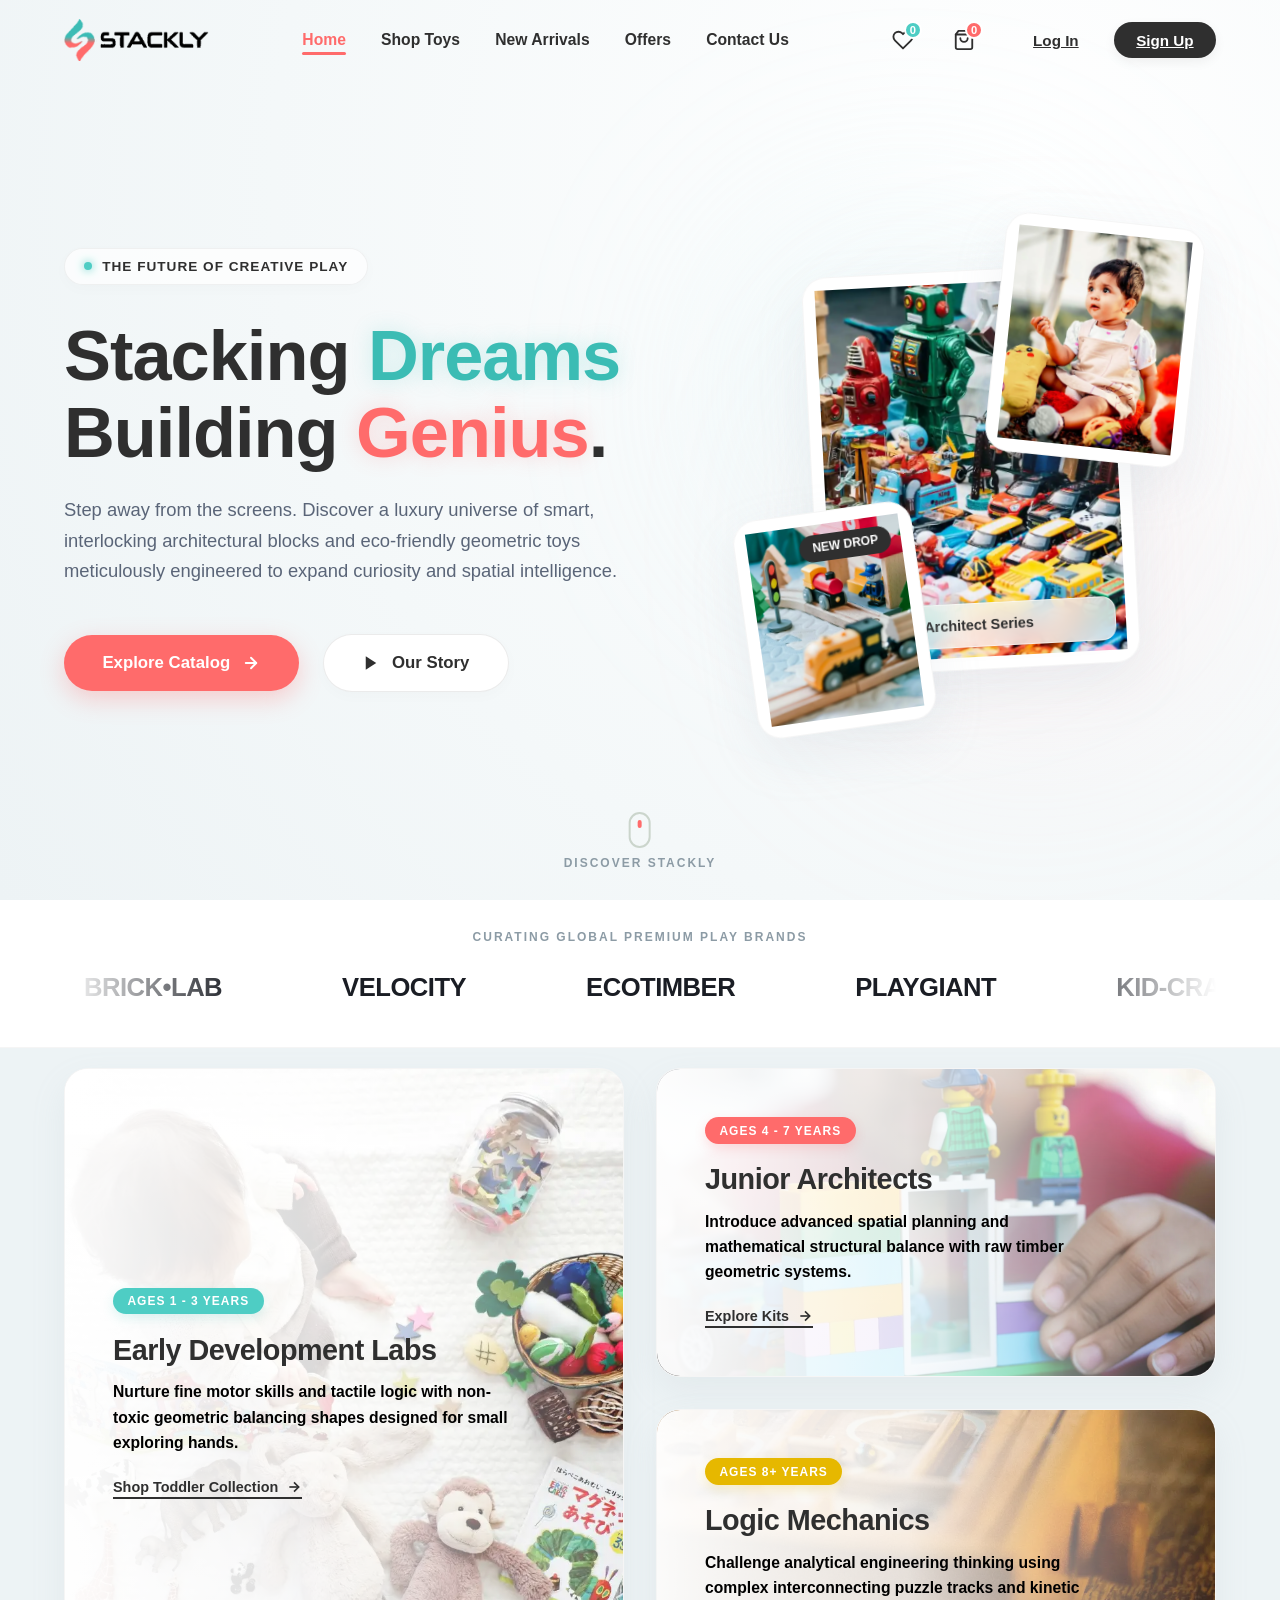
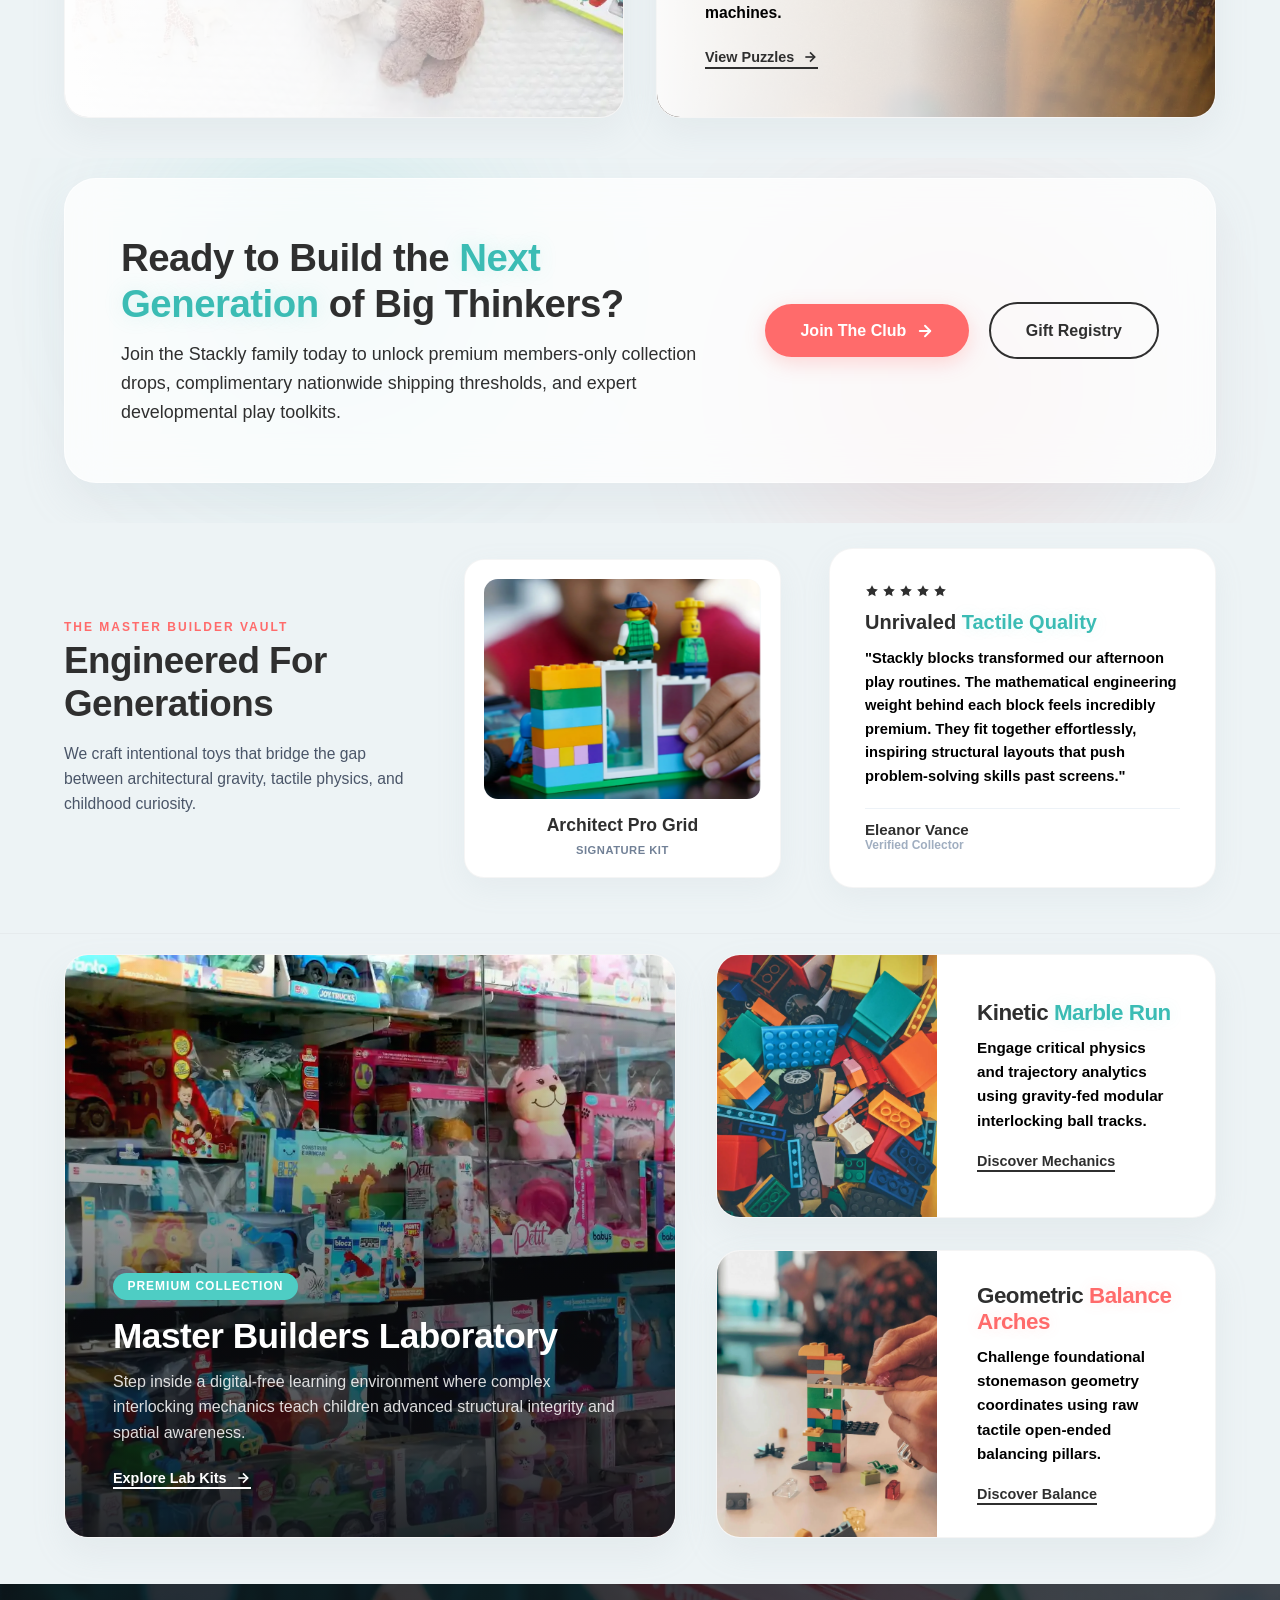
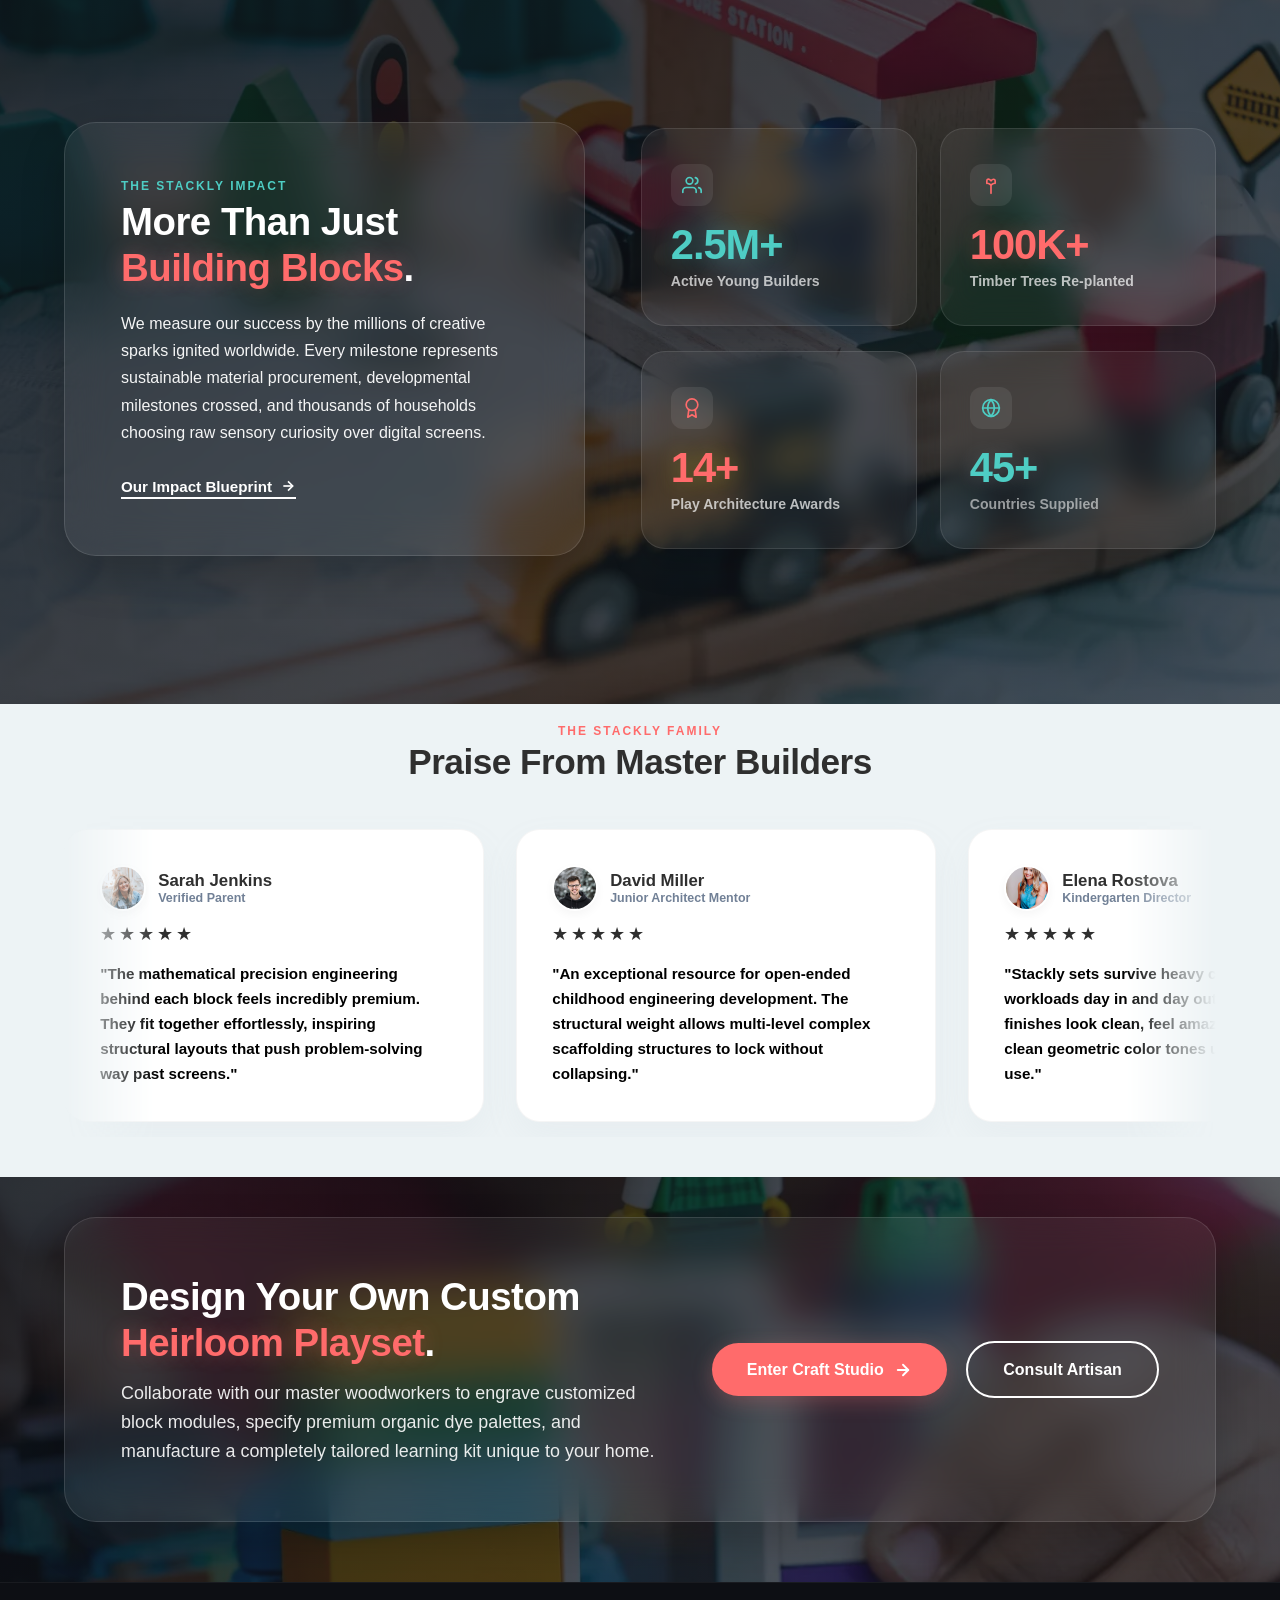
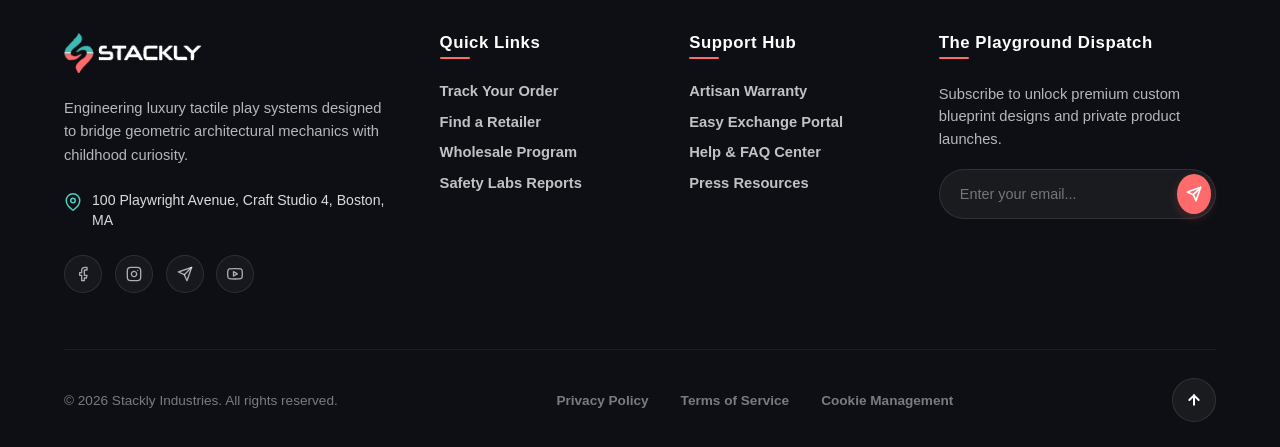
==== commit f21e0819: "newarrivals, shop page over" ====
--- a/index.html
+++ b/index.html
@@ -59,9 +59,9 @@
         <a href="shop.html" class="nav-link ">Shop Toys</a>
         
         <!-- Future Modules: Routed directly to your newly created 404.html page -->
-        <a href="404.html" class="nav-link">New Arrivals</a>
-        <a href="404.html" class="nav-link">Offers</a>
-        <a href="404.html" class="nav-link">Contact Us</a>
+        <a href="newarrivals.html" class="nav-link">New Arrivals</a>
+        <a href="offers.html" class="nav-link">Offers</a>
+        <a href="contact.html" class="nav-link">Contact Us</a>
     </div>
 
             <!-- Mobile Responsive View Dedicated Auth Actions Menu Footer -->
--- a/style.css
+++ b/style.css
@@ -503,3 +503,182 @@
         background-color: var(--primary-coral);
     }
 }
+/* =======================================================================
+   SAFE OVERFLOW FIX + COMPACT TESTIMONIAL CARDS
+   ======================================================================= */
+
+/* ---------- Global Overflow Fix ---------- */
+
+html,
+body {
+    margin: 0;
+    padding: 0;
+    width: 100%;
+    max-width: 100%;
+    overflow-x: hidden;
+}
+
+*,
+*::before,
+*::after {
+    box-sizing: border-box;
+}
+
+/* ---------- ONLY New Arrivals Section ---------- */
+
+.arrivals-split-hero,
+.arrivals-split-container,
+.arrivals-split-col,
+.media-deck,
+.arrivals-sandbox-section,
+.sandbox-deck-grid {
+    width: 100%;
+    max-width: 100%;
+    overflow-x: hidden;
+    box-sizing: border-box;
+}
+
+/* Prevent images from causing overflow */
+
+.arrivals-sandbox-section img,
+.media-deck img,
+.arrivals-split-col img {
+    max-width: 100%;
+    height: auto;
+    display: block;
+}
+
+/* Prevent cards from exceeding container */
+
+.arrivals-card,
+.media-card,
+.arrivals-product-card {
+    width: 100%;
+    max-width: 100%;
+}
+
+/* =======================================================================
+   TESTIMONIAL SECTION
+   ======================================================================= */
+
+.feedback-shimmer-flex-deck {
+    display: grid;
+    grid-template-columns: repeat(auto-fit, minmax(260px, 1fr));
+    gap: 1.5rem;
+    width: 100%;
+    max-width: 1200px;
+    margin: auto;
+}
+
+/* Compact Equal Height Cards */
+
+.feedback-unit-card {
+
+    background: #fff;
+
+    border-radius: 24px;
+
+    border: 1px solid rgba(0,0,0,.05);
+
+    box-shadow: 0 15px 35px rgba(160,175,185,.06);
+
+    padding: 20px;
+
+    display: flex;
+
+    flex-direction: column;
+
+    justify-content: flex-start;
+
+    min-height: 310px;
+
+    max-height: 310px;
+
+    overflow: hidden;
+}
+
+/* Profile */
+
+.feedback-user-profile-header{
+
+    display:flex;
+
+    flex-direction:column;
+
+    align-items:center;
+
+    gap:4px;
+
+    margin-bottom:10px;
+}
+
+.user-avatar-bezel{
+
+    width:44px;
+
+    height:44px;
+
+    flex-shrink:0;
+}
+
+.user-identity-meta h3{
+
+    margin:0;
+
+    font-size:1rem;
+
+    line-height:1.2;
+}
+
+.user-identity-meta span{
+
+    font-size:.75rem;
+}
+
+.star-rating-row-vector{
+
+    margin-bottom:8px;
+
+    font-size:.85rem;
+}
+
+/* Review */
+
+.feedback-paragraph-black{
+
+    display:-webkit-box;
+
+    -webkit-box-orient:vertical;
+
+    -webkit-line-clamp:4;
+
+    overflow:hidden;
+
+    text-overflow:ellipsis;
+
+    font-size:.88rem;
+
+    line-height:1.5;
+
+    flex:1;
+}
+
+/* Mobile */
+
+@media(max-width:768px){
+
+.feedback-shimmer-flex-deck{
+
+grid-template-columns:1fr;
+
+}
+
+.feedback-unit-card{
+
+min-height:290px;
+
+max-height:290px;
+
+}
+
+}
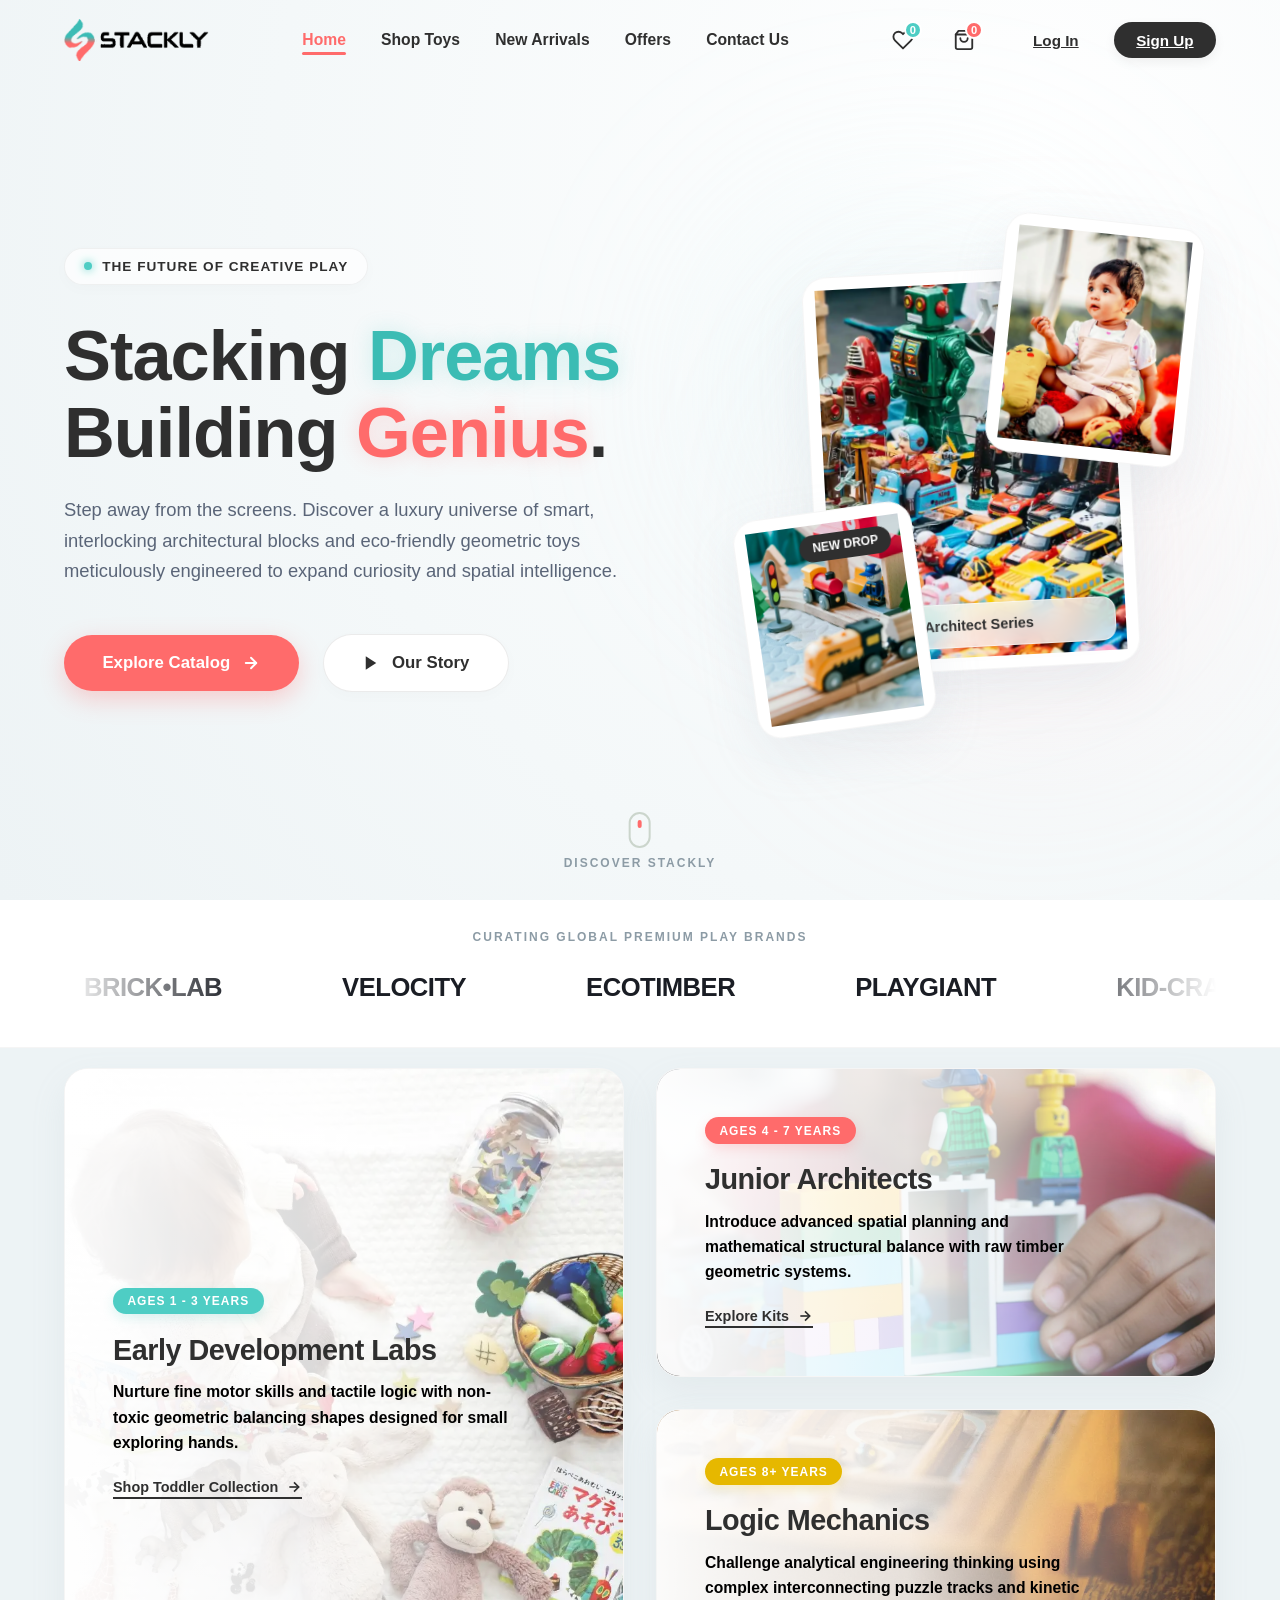
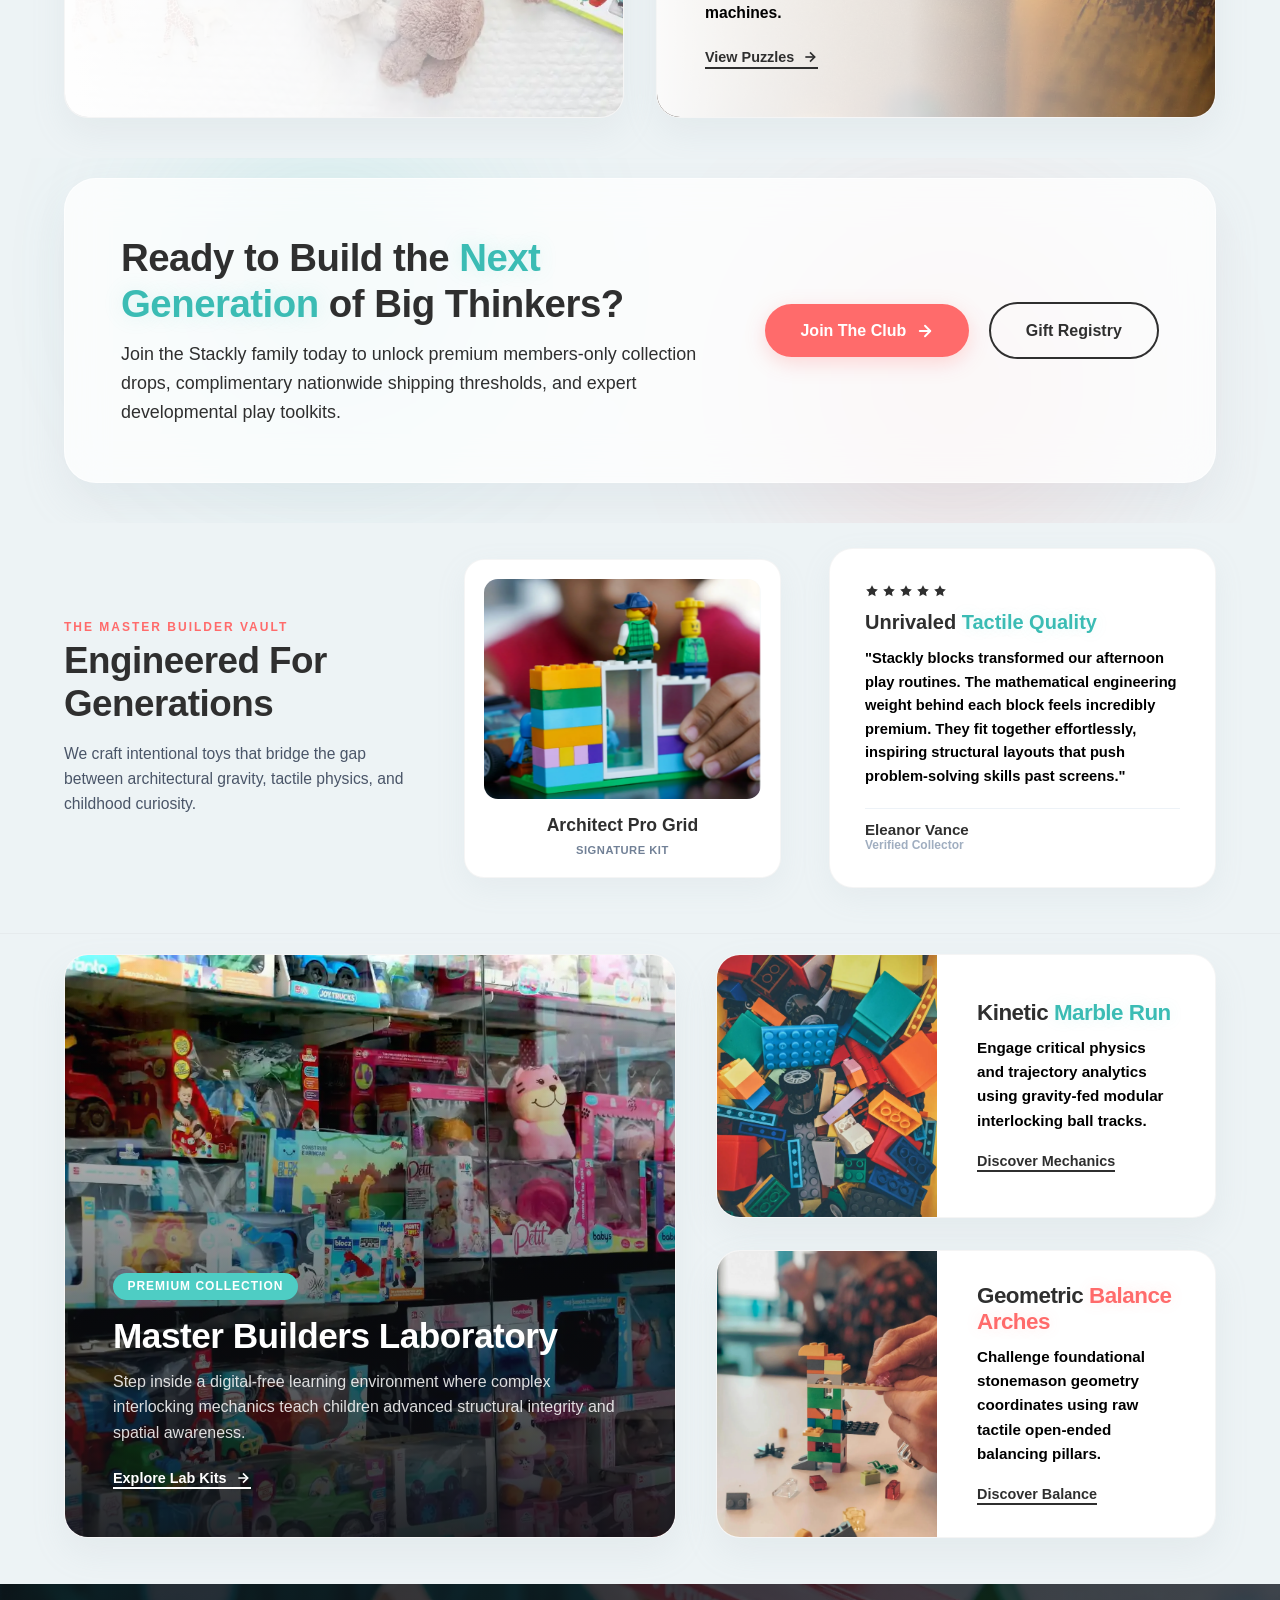
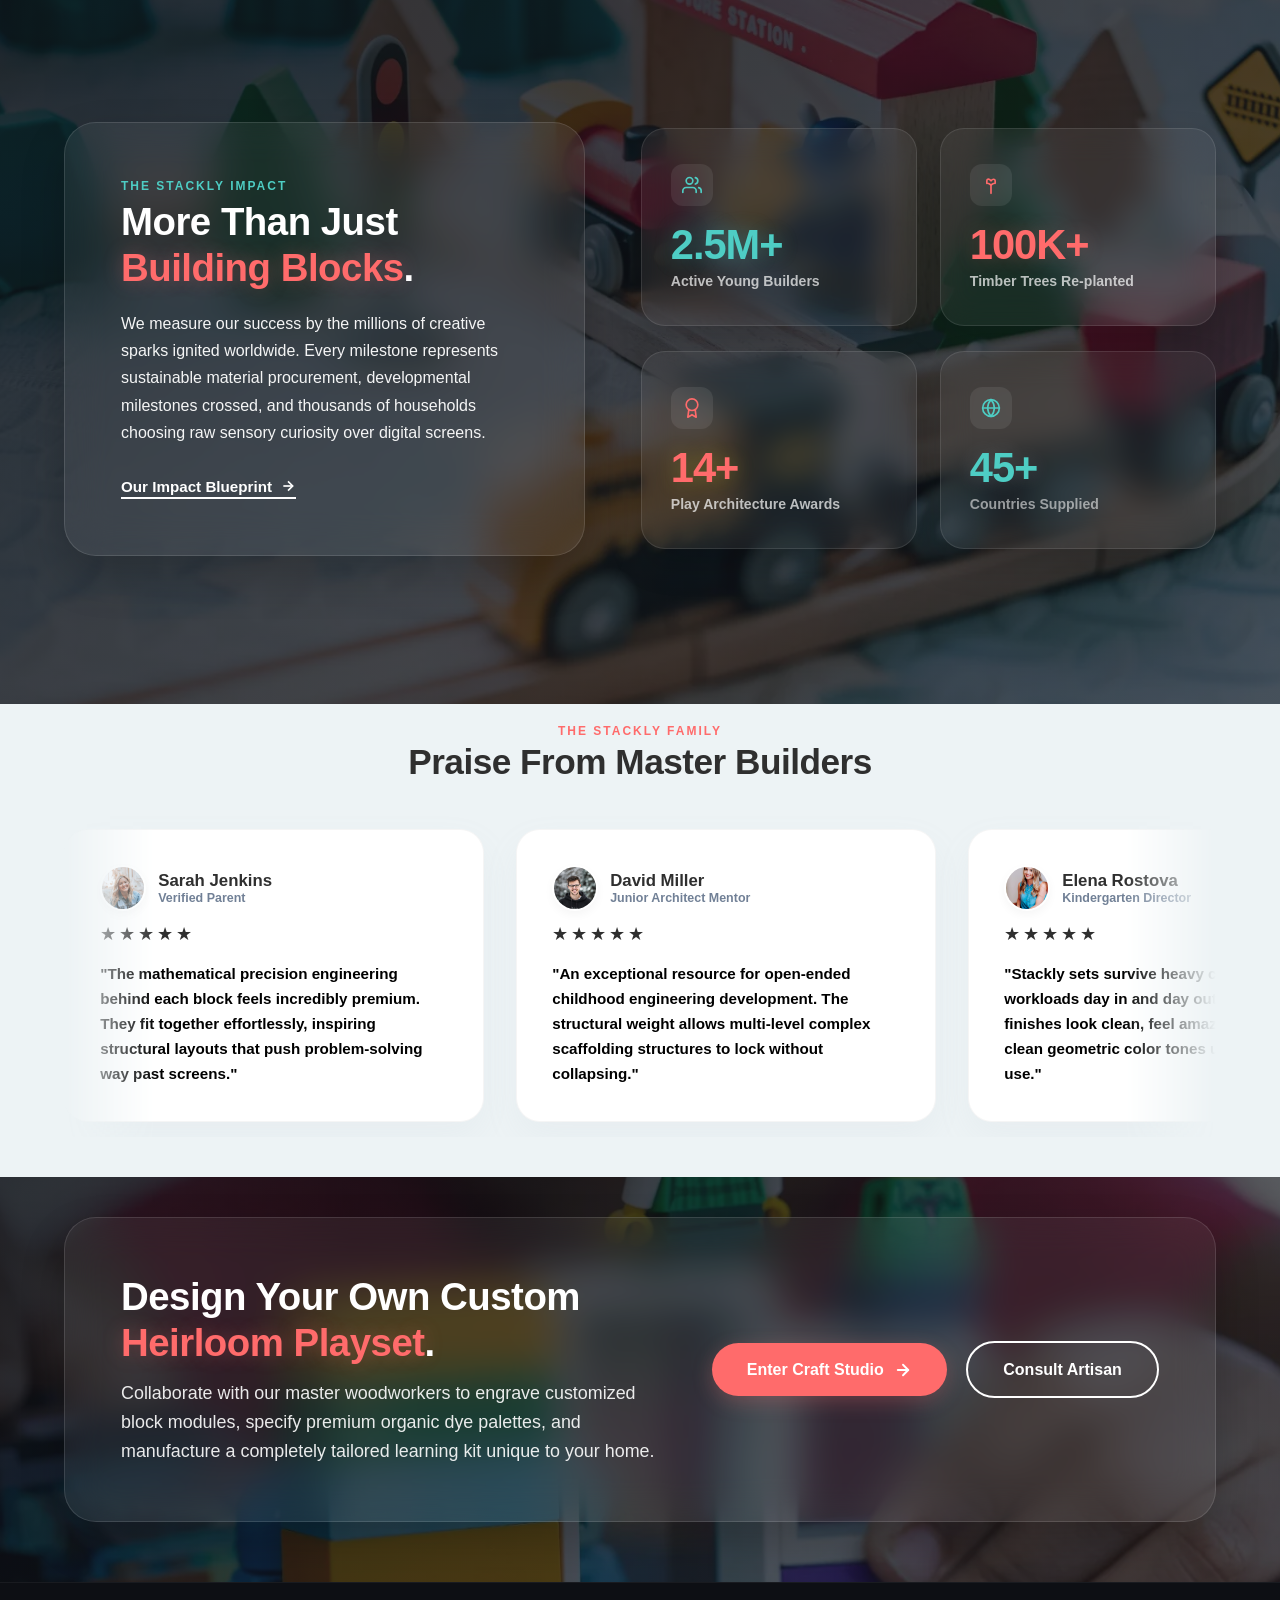
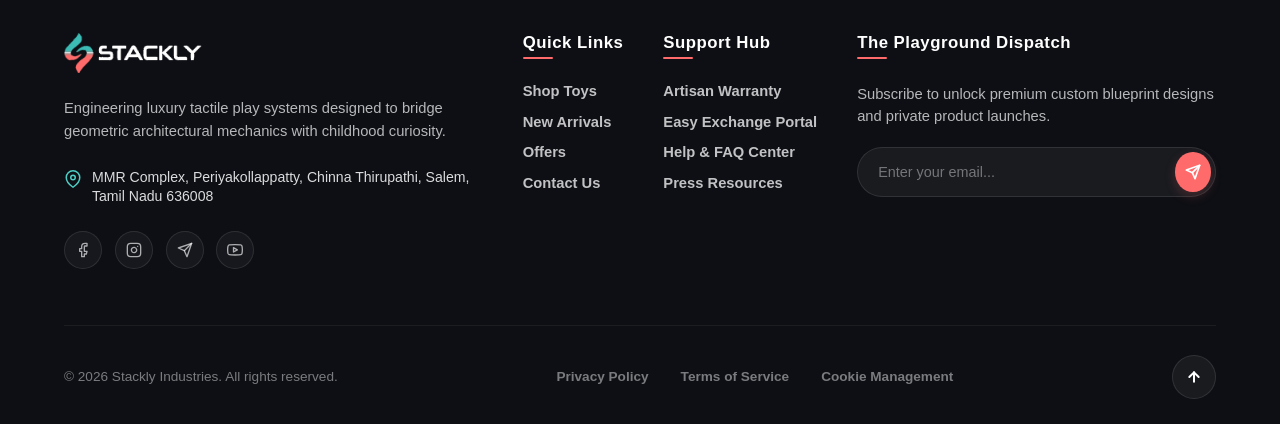
==== commit d2c6cf85: "Completed" ====
--- a/index.html
+++ b/index.html
@@ -187,7 +187,7 @@
             
            <div class="hero-cta-group">
     <!-- Explore Catalog Button (Navigates to 404.html) -->
-    <button class="hero-prime-btn" onclick="handleNavigation404(event, '404.html')">
+    <button class="hero-prime-btn" onclick="handleNavigation404(event, 'shop.html')">
         <span>Explore Catalog</span>
         <svg xmlns="http://w3.org" width="18" height="18" viewBox="0 0 24 24" fill="none" stroke="currentColor" stroke-width="2.5" stroke-linecap="round" stroke-linejoin="round">
             <line x1="5" y1="12" x2="19" y2="12"></line>
@@ -2758,7 +2758,7 @@
     </p>
     <div class="company-address-box">
         <svg xmlns="http://w3.org" viewBox="0 0 24 24" fill="none" stroke="currentColor" stroke-width="2" stroke-linecap="round" stroke-linejoin="round" class="addr-vector"><path d="M21 10c0 7-9 13-9 13s-9-6-9-13a9 9 0 0 1 18 0z"></path><circle cx="12" cy="10" r="3"></circle></svg>
-        <span>100 Playwright Avenue, Craft Studio 4, Boston, MA</span>
+        <span>MMR Complex, Periyakollappatty, Chinna Thirupathi, Salem, Tamil Nadu 636008</span>
     </div>
 
     <!-- New High-Visibility Vector Social Media Icon Row -->
@@ -2796,26 +2796,29 @@
 
 
             <!-- Column 2: Quick Menus Collection -->
-            <div class="footer-col links-pillar">
-                <h4 class="footer-heading">Quick Links</h4>
-                <div class="footer-links-list">
-                    <a href="404.html" class="footer-link" onclick="handleNavigation404(event, 'Footer Track Order Link')">Track Your Order</a>
-                    <a href="404.html" class="footer-link" onclick="handleNavigation404(event, 'Footer Store Locator Link')">Find a Retailer</a>
-                    <a href="404.html" class="footer-link" onclick="handleNavigation404(event, 'Footer Wholesale Partner Program')">Wholesale Program</a>
-                    <a href="404.html" class="footer-link" onclick="handleNavigation404(event, 'Footer Safe Materials Certification')">Safety Labs Reports</a>
-                </div>
-            </div>
-
-            <!-- Column 3: Corporate Profile Menus -->
-            <div class="footer-col links-pillar">
-                <h4 class="footer-heading">Support Hub</h4>
-                <div class="footer-links-list">
-                    <a href="404.html" class="footer-link" onclick="handleNavigation404(event, 'Footer Extended Warranties')">Artisan Warranty</a>
-                    <a href="404.html" class="footer-link" onclick="handleNavigation404(event, 'Footer Returns Guidelines')">Easy Exchange Portal</a>
-                    <a href="404.html" class="footer-link" onclick="handleNavigation404(event, 'Footer Help FAQs Matrix')">Help &amp; FAQ Center</a>
-                    <a href="404.html" class="footer-link" onclick="handleNavigation404(event, 'Footer Media Contact Portal')">Press Resources</a>
-                </div>
-            </div>
+          <div class="footer-col links-pillar">
+    <h4 class="footer-heading">Quick Links</h4>
+    <div class="footer-links-list">
+        <!-- FIXED: Removed the 404 tracking intercept so these links navigate to their real pages instantly -->
+        <a href="shop.html" class="footer-link">Shop Toys</a>
+        <a href="newarrivals.html" class="footer-link">New Arrivals</a>
+        <a href="offers.html" class="footer-link">Offers</a>
+        <a href="contact.html" class="footer-link">Contact Us</a>
+    </div>
+</div>
+
+
+<!-- Column 3: Corporate Profile Menus -->
+<div class="footer-col links-pillar">
+<h4 class="footer-heading">Support Hub</h4>
+<div class="footer-links-list">
+    <a href="404.html" class="footer-link" onclick="handleNavigation404(event, 'Footer Extended Warranties')">Artisan Warranty</a>
+    <a href="404.html" class="footer-link" onclick="handleNavigation404(event, 'Footer Returns Guidelines')">Easy Exchange Portal</a>
+    <a href="404.html" class="footer-link" onclick="handleNavigation404(event, 'Footer Help FAQs Matrix')">Help &amp; FAQ Center</a>
+    <a href="404.html" class="footer-link" onclick="handleNavigation404(event, 'Footer Media Contact Portal')">Press Resources</a>
+</div>
+</div>
+
 
             <!-- Column 4: Newsletter Subscriber Actions Console -->
             <div class="footer-col subscribe-pillar">
@@ -2879,9 +2882,25 @@
     window.location.href = "404.html";
 }
 
+/**
+ * REIFIED FOOTER NAVIGATION INTERCEPTOR:
+ * Halts default browser page transitions and forwards users to the standard 404 views.
+ */
+function handleNavigation404(event, contextLabelText) {
+    // 1. HARD BLOCK: Overrides default anchor click event paths completely 
+    event.preventDefault();
+    
+    console.log("Logged Footer Action Event Context: " + contextLabelText);
+    
+    // 2. Route the window location path straight forward into your error view panel layout
+    window.location.href = "404.html";
+}
+
 </script>
 
 <style>
+
+    
     /* --- Brand Pillar Social Icons Hub Layout --- */
 .footer-social-row {
     display: flex;
@@ -2948,10 +2967,11 @@
 }
 
 /* Master Grid Grid Mapping Columns Ratios */
-.footer-columns-grid {
-    display: grid;
-    grid-template-columns: 1.3fr 0.8fr 0.8fr 1.1fr;
-    gap: 3rem;
+.footer-columns-grid{
+    display:grid;
+    grid-template-columns:1.4fr auto auto 1.2fr;
+    justify-content:space-between;
+    column-gap:2.5rem;
 }
 
 .footer-col {
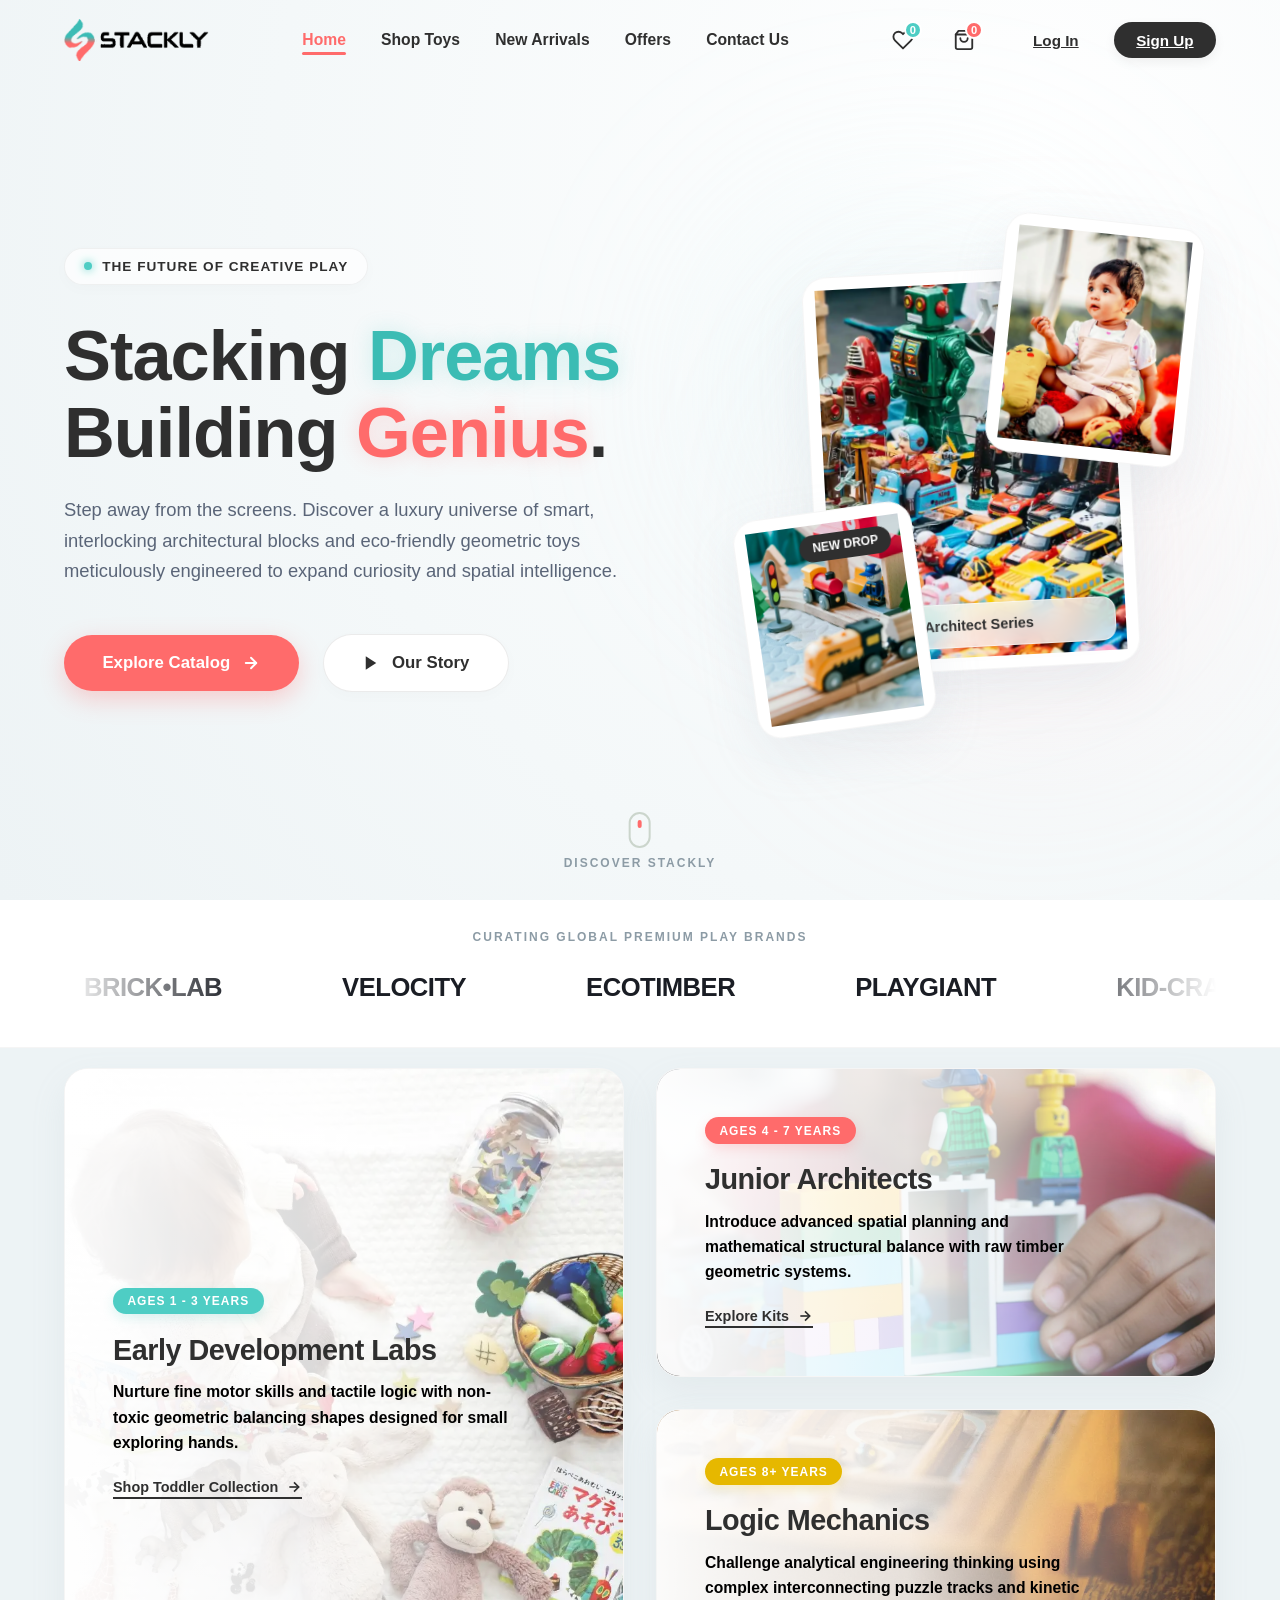
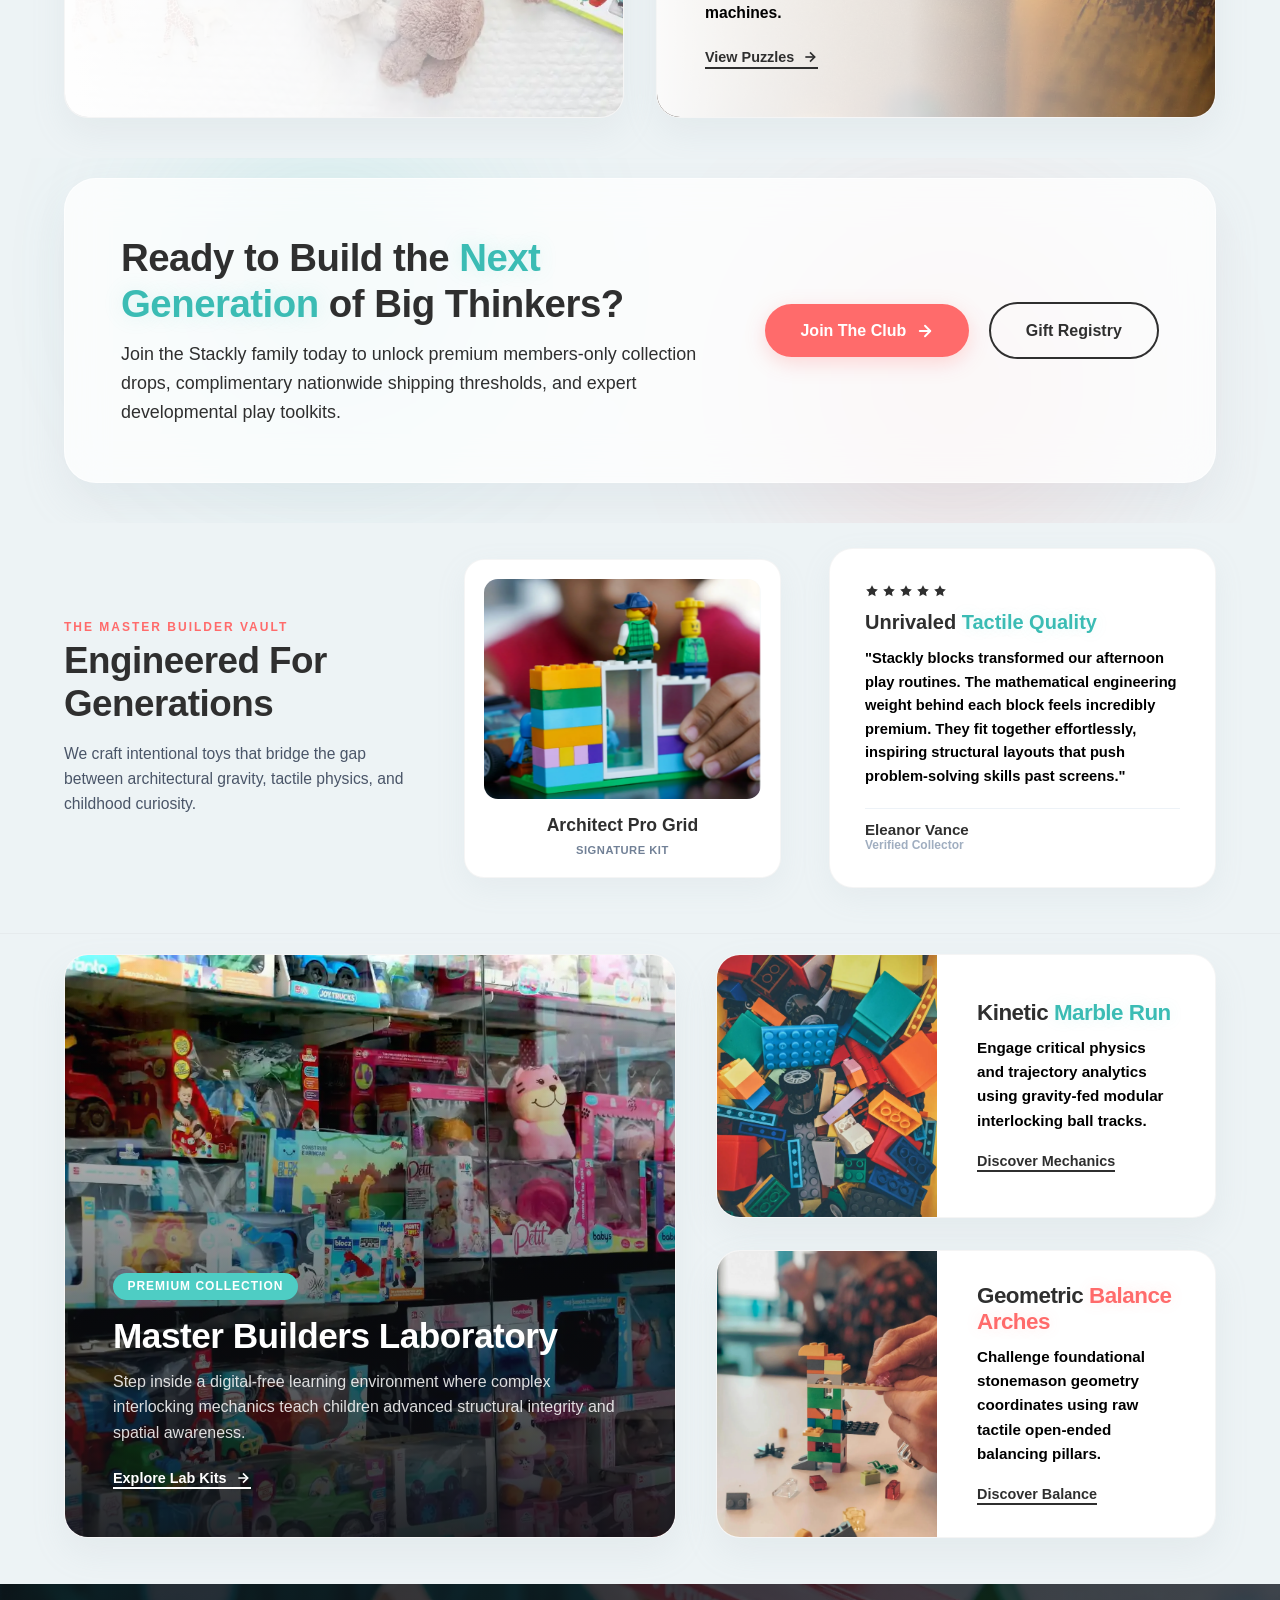
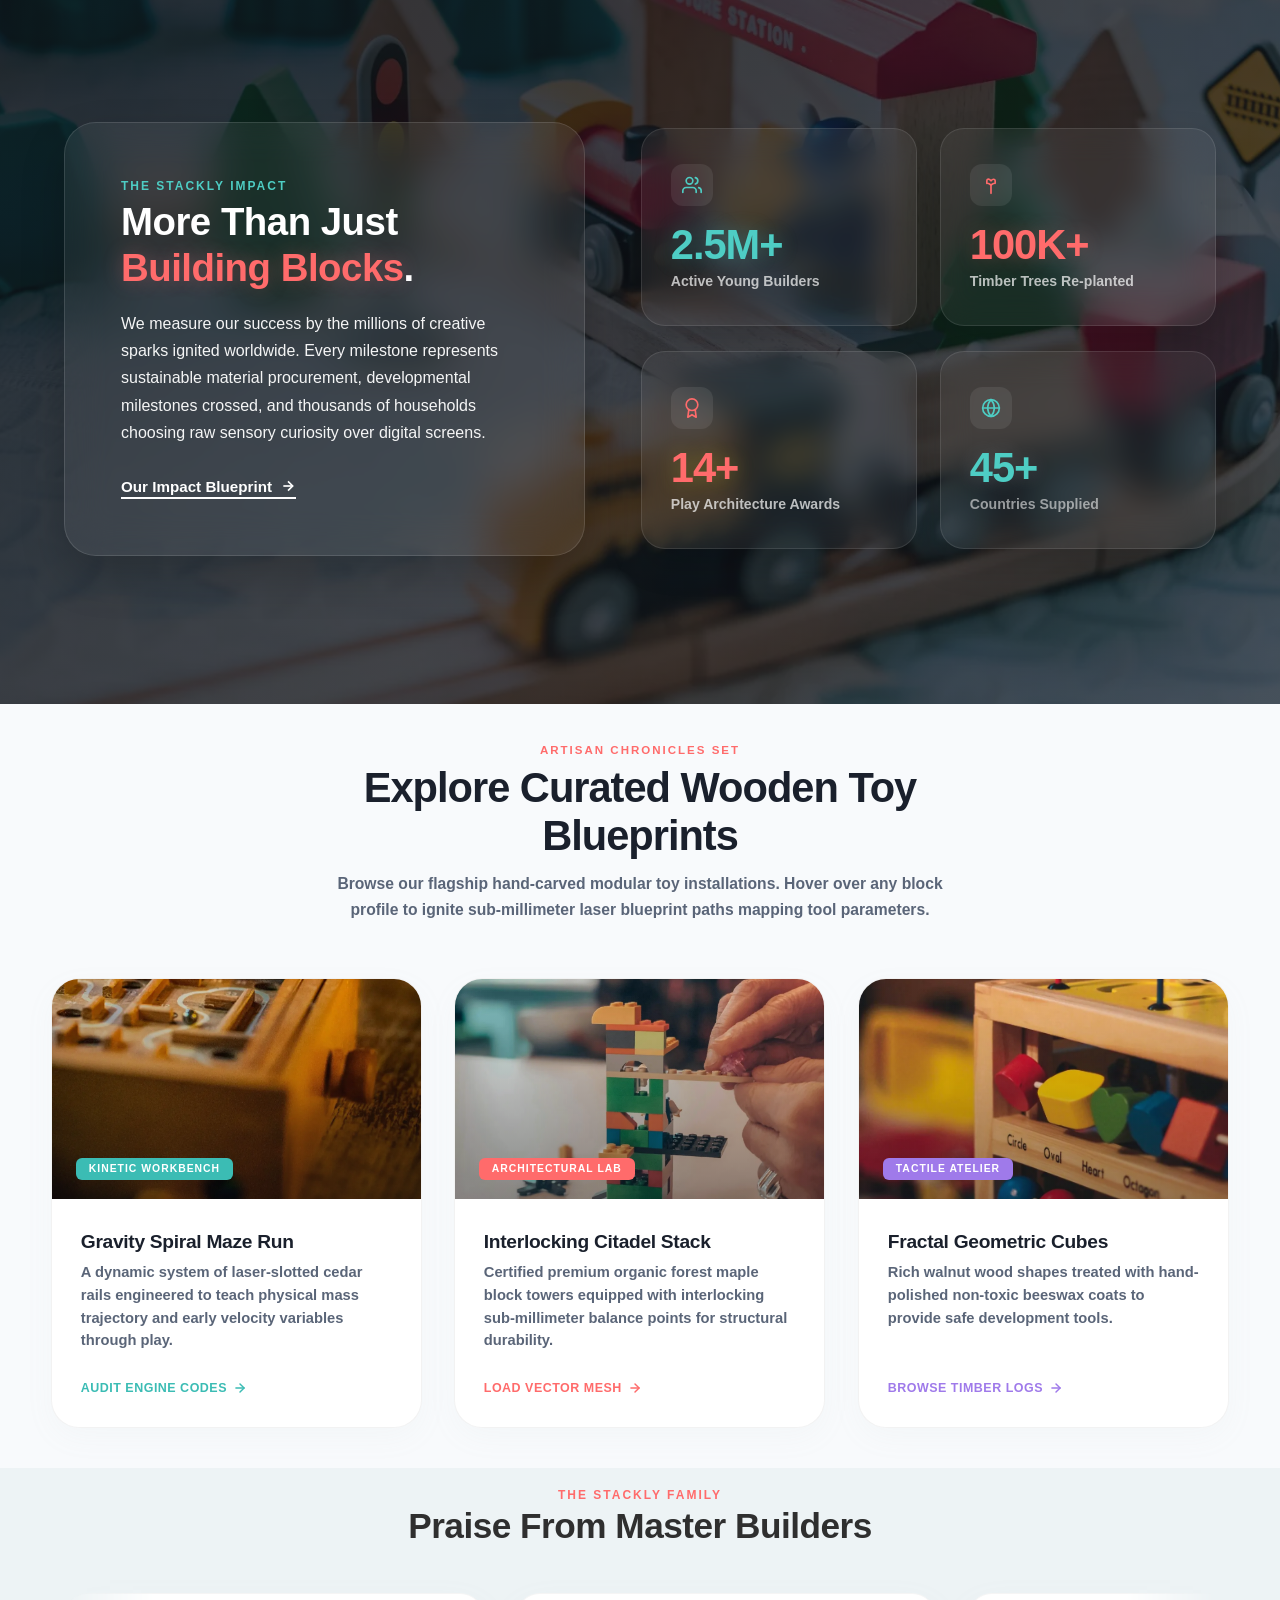
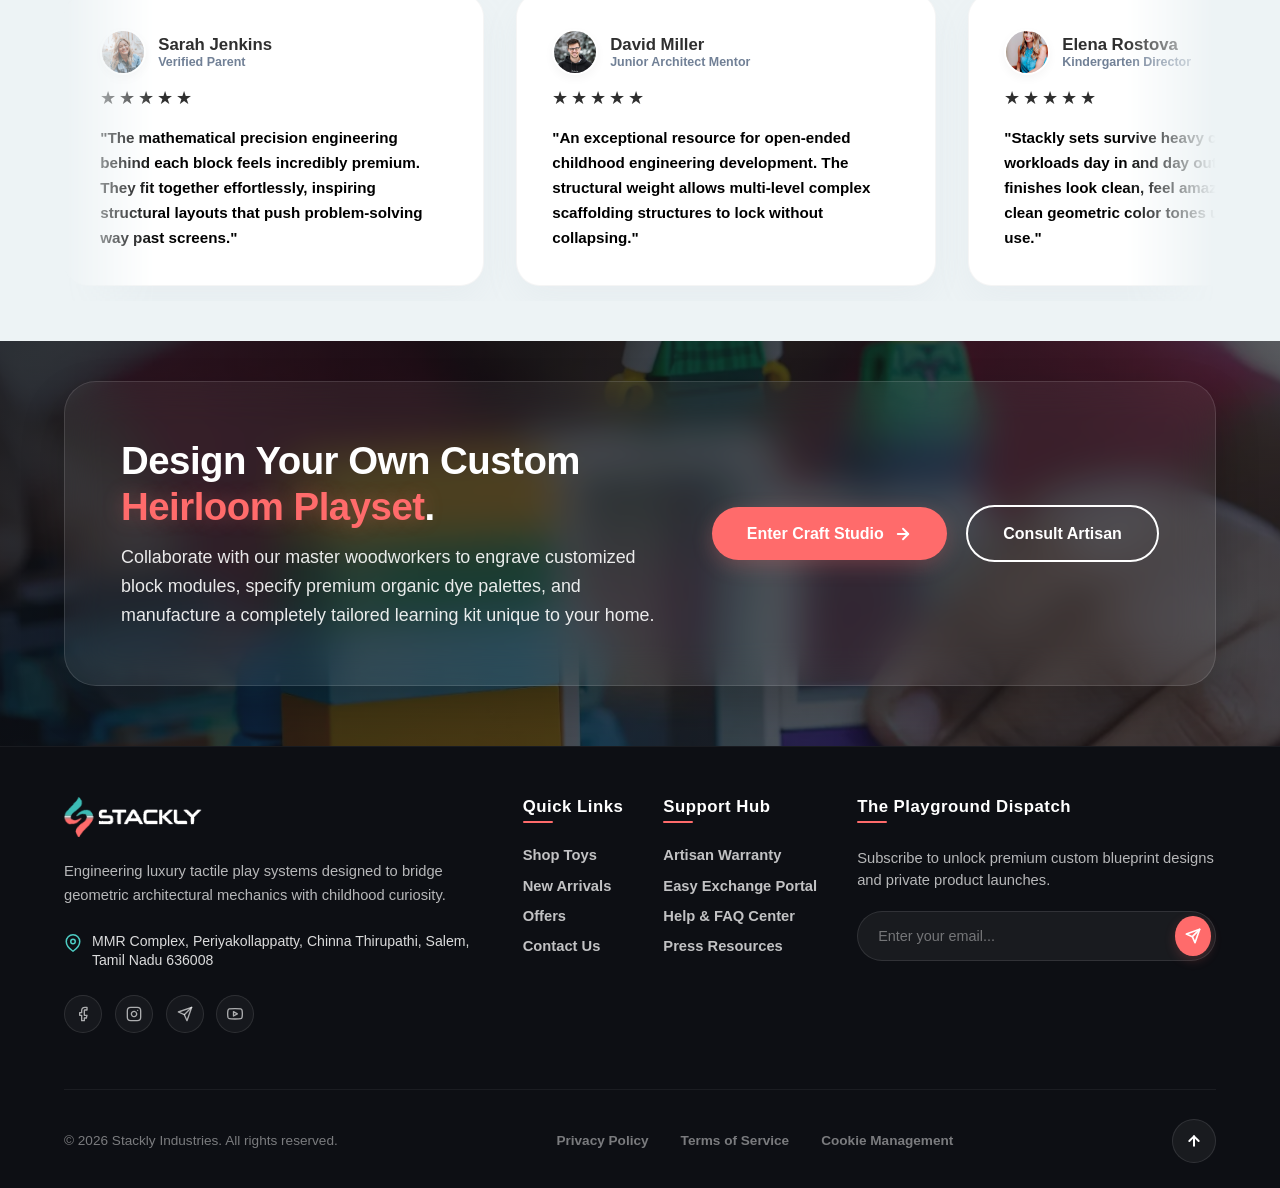
==== commit 3492be4c: "corrections of home page completed" ====
--- a/index.html
+++ b/index.html
@@ -65,10 +65,18 @@
     </div>
 
             <!-- Mobile Responsive View Dedicated Auth Actions Menu Footer -->
-            <div class="mobile-drawer-auth">
-                <button class="auth-btn mobile-nav-login" onclick="handleNavigation404(event, 'Login Prompt')">Log In</button>
-                <button class="auth-btn mobile-nav-signup" onclick="handleNavigation404(event, 'Account Registration')">Sign Up</button>
-            </div>
+          <div class="mobile-drawer-auth">
+    <!-- FIXED 1: Upgraded from button to anchor tag with strict login.html system navigation -->
+    <a href="login.html" class="auth-btn mobile-nav-login" style="text-decoration: none; display: inline-flex; align-items: center; justify-content: center;">
+        <span>Log In</span>
+    </a>
+    
+    <!-- FIXED 2: Upgraded from button to anchor tag with strict signup.html system navigation -->
+    <a href="signup.html" class="auth-btn mobile-nav-signup" style="text-decoration: none; display: inline-flex; align-items: center; justify-content: center;">
+        <span>Sign Up</span>
+    </a>
+</div>
+
         </nav>
 
         <!-- Right Action Utilities Terminal -->
@@ -553,16 +561,7 @@
     text-transform: uppercase;
 }
 
-/* Hover Physics */
-.toy-card:hover {
-    z-index: 10 !important;
-    border-color: rgba(0, 0, 0, 0.08);
-    box-shadow: 0 30px 60px rgba(13, 15, 20, 0.12);
-}
-
-.card-main:hover { transform: scale(1.05) rotate(0deg) translateZ(20px); }
-.card-accent-top:hover { transform: scale(1.08) rotate(2deg) translateZ(20px); }
-.card-accent-bottom:hover { transform: scale(1.1) rotate(-3deg) translateZ(20px); }
+accent-bottom:hover { transform: scale(1.1) rotate(-3deg) translateZ(20px); }
 
 .toy-card:hover svg {
     transform: scale(1.12) rotate(4deg);
@@ -2216,6 +2215,364 @@
 
 </style>
 
+<!-- THE ARTISAN INTERACTIVE SNAPSHOT EXPLORER SECTION -->
+<section class="artisan-spotlight-section-chassis">
+    <div class="artisan-max-bound-container">
+        
+        <!-- Section Architectural Text Header Header Area -->
+        <div class="artisan-section-headline-block">
+            <span class="artisan-section-pretitle">Artisan Chronicles Set</span>
+            <h2 class="artisan-section-main-heading">Explore Curated Wooden Toy Blueprints</h2>
+            <p class="artisan-section-paragraph-text">
+                Browse our flagship hand-carved modular toy installations. Hover over any block profile to ignite sub-millimeter laser blueprint paths mapping tool parameters.
+            </p>
+        </div>
+
+        <!-- 3-Column Asymmetrical Hover-Glowing Flex Cards Deck Grid Matrix Layout -->
+        <div class="artisan-showcase-matrix-grid">
+            
+            <!-- Showcase Card Unit 1: Kinetic Mechanics Set (Teal Glow Profile Matrix) -->
+            <article class="artisan-spotlight-card alert-glow-teal animate-fade-in-up-delay-1">
+                <div class="card-visual-media-hull">
+                    <!-- Image Tag Asset Hook Core Placement Wrapper Field -->
+                    <img src="./Assests/brain dev.webp" alt="Handcrafted Kinetic Marble Track Wooden Toy Sandbox Installation" class="artisan-showcase-img">
+                    <div class="card-media-linear-gradient-overlay-scrim"></div>
+                    <span class="card-absolute-category-tag bg-teal-accent">KINETIC WORKBENCH</span>
+                </div>
+                <div class="card-textual-description-content-stack">
+                    <h3 class="card-item-title-text-lbl">Gravity Spiral Maze Run</h3>
+                    <p class="card-item-paragraph-text-lbl">
+                        A dynamic system of laser-slotted cedar rails engineered to teach physical mass trajectory and early velocity variables through play.
+                    </p>
+                    <div class="card-footer-action-row-link-alignment">
+                        <a href="404.html" class="card-footer-hyperlink-arrow-btn text-teal-accent">
+                            <span>AUDIT ENGINE CODES</span>
+                            <svg xmlns="http://w3.org" width="14" height="14" viewBox="0 0 24 24" fill="none" stroke="currentColor" stroke-width="2.5" stroke-linecap="round" stroke-linejoin="round"><line x1="5" y1="12" x2="19" y2="12"></line><polyline points="12 5 19 12 12 19"></polyline></svg>
+                        </a>
+                    </div>
+                </div>
+            </article>
+
+            <!-- Showcase Card Unit 2: Architectural Blocks Set (Coral Glow Profile Matrix) -->
+            <article class="artisan-spotlight-card alert-glow-coral animate-fade-in-up-delay-2">
+                <div class="card-visual-media-hull">
+                    <img src="./Assests/architecter.webp" alt="Premium Modular Maple Geometric Building Blocks Creative Stack Set" class="artisan-showcase-img">
+                    <div class="card-media-linear-gradient-overlay-scrim"></div>
+                    <span class="card-absolute-category-tag bg-coral-accent">ARCHITECTURAL LAB</span>
+                </div>
+                <div class="card-textual-description-content-stack">
+                    <h3 class="card-item-title-text-lbl">Interlocking Citadel Stack</h3>
+                    <p class="card-item-paragraph-text-lbl">
+                        Certified premium organic forest maple block towers equipped with interlocking sub-millimeter balance points for structural durability.
+                    </p>
+                    <div class="card-footer-action-row-link-alignment">
+                        <a href="404.html" class="card-footer-hyperlink-arrow-btn text-coral-accent">
+                            <span>LOAD VECTOR MESH</span>
+                            <svg xmlns="http://w3.org" width="14" height="14" viewBox="0 0 24 24" fill="none" stroke="currentColor" stroke-width="2.5" stroke-linecap="round" stroke-linejoin="round"><line x1="5" y1="12" x2="19" y2="12"></line><polyline points="12 5 19 12 12 19"></polyline></svg>
+                        </a>
+                    </div>
+                </div>
+            </article>
+
+            <!-- Showcase Card Unit 3: Tactile Play Trio Set (Purple Glow Profile Matrix) -->
+            <article class="artisan-spotlight-card alert-glow-purple animate-fade-in-up-delay-3">
+                <div class="card-visual-media-hull">
+                    <img src="./Assests/geometric.webp" alt="Beeswax Coated Walnut Tactile Development Wooden Shapes Set" class="artisan-showcase-img">
+                    <div class="card-media-linear-gradient-overlay-scrim"></div>
+                    <span class="card-absolute-category-tag bg-purple-accent">TACTILE ATELIER</span>
+                </div>
+                <div class="card-textual-description-content-stack">
+                    <h3 class="card-item-title-text-lbl">Fractal Geometric Cubes</h3>
+                    <p class="card-item-paragraph-text-lbl">
+                        Rich walnut wood shapes treated with hand-polished non-toxic beeswax coats to provide safe development tools.
+                    </p>
+                    <div class="card-footer-action-row-link-alignment">
+                        <a href="404.html" class="card-footer-hyperlink-arrow-btn text-purple-accent">
+                            <span>BROWSE TIMBER LOGS</span>
+                            <svg xmlns="http://w3.org" width="14" height="14" viewBox="0 0 24 24" fill="none" stroke="currentColor" stroke-width="2.5" stroke-linecap="round" stroke-linejoin="round"><line x1="5" y1="12" x2="19" y2="12"></line><polyline points="12 5 19 12 12 19"></polyline></svg>
+                        </a>
+                    </div>
+                </div>
+            </article>
+
+        </div>
+    </div>
+</section>
+
+<style>
+    /* =======================================================================
+   HIGH-VISIBILITY HOME SPOTLIGHT WORKSPACE CONSOLE DECK WRAPPER STYLES
+   ======================================================================= */
+/* --- FIXED: Compact Section Spacing Overrides (No Extra Gaps) --- */
+.artisan-spotlight-section-chassis {
+    width: 100% !important;
+    background-color: #f8fafc !important; /* Soft light backdrop locks clean reading visibility */
+    
+    /* FIXED: Top and Bottom padding slashed from 6rem down to 2.5rem to group sections close */
+    padding: 2.5rem 4% !important; 
+    
+    box-sizing: border-box !important;
+    overflow: hidden !important;
+}
+
+/* Reduces the spacing gap right below the main textual descriptions block row */
+.artisan-section-headline-block {
+    width: 100% !important;
+    max-width: 650px !important;
+    text-align: left !important;
+    
+    /* FIXED: Lowered bottom margin to 1.8rem to pull the interactive glowing cards up close */
+    margin-bottom: 1.8rem !important; 
+}
+
+/* =======================================================================
+   UNIVERSAL OVERRIDE: ALIGNS HOME SPOTLIGHT HEADINGS TO ABSOLUTE CENTER
+   ======================================================================= */
+
+/* Centers the entire text block wrapper container horizontally */
+.artisan-section-headline-block {
+    width: 100% !important;
+    max-width: 800px !important; /* Slightly broadened to fit paragraphs gracefully on long tracks */
+    margin-left: auto !important; /* Balanced auto side-margins force perfect centering */
+    margin-right: auto !important;
+    margin-bottom: 2rem !important;
+    
+    display: flex !important;
+    flex-direction: column !important;
+    align-items: center !important; /* Snaps internal inline columns to center */
+    text-align: center !important; /* Realigns individual text streams */
+}
+
+/* Centers the small coral top text label */
+.artisan-section-pretitle {
+    text-align: center !important;
+    margin-bottom: 10px !important;
+    width: 100% !important;
+}
+
+/* Centers the main h2 headline title */
+.artisan-section-main-heading {
+    text-align: center !important;
+    width: 100% !important;
+    margin: 0 auto 14px auto !important;
+}
+
+/* Centers the descriptive paragraph block string */
+.artisan-section-paragraph-text {
+    text-align: center !important;
+    width: 100% !important;
+    max-width: 700px !important; /* Squeezes paragraph width to read perfectly on desktop displays */
+    margin: 0 auto !important;
+}
+
+
+.artisan-max-bound-container {
+    width: 100% !important;
+    max-width: 1200px !important;
+    margin: 0 auto !important;
+    display: flex !important;
+    flex-direction: column !important;
+}
+
+/* Header Text Area Typography Layout Settings Profiles */
+.artisan-section-headline-block {
+    width: 100% !important;
+    max-width: 650px !important;
+    text-align: left !important;
+    margin-bottom: 3.5rem !important;
+}
+
+.artisan-section-pretitle {
+    font-size: 0.72rem !important;
+    font-weight: 800 !important;
+    text-transform: uppercase !important;
+    letter-spacing: 2px !important;
+    color: #ff6b6b !important; /* Premium brand coral pretitle tag line indicator */
+    display: inline-block !important;
+    margin-bottom: 8px !important;
+}
+
+.artisan-section-main-heading {
+    font-size: clamp(1.8rem, 4vw, 2.6rem) !important;
+    font-weight: 900 !important;
+    color: #1a202c !important;
+    letter-spacing: -1px !important;
+    line-height: 1.15 !important;
+    margin: 0 0 12px 0 !important;
+}
+
+.artisan-section-paragraph-text {
+    font-size: 0.98rem !important;
+    line-height: 1.6 !important;
+    color: #5a6578 !important;
+    font-weight: 600 !important;
+    margin: 0 !important;
+}
+
+/* --- 3-COLUMN RESPONSIVE LAYOUT MATRIX GRID (Fluid Wrapping) --- */
+.artisan-showcase-matrix-grid {
+    display: grid !important;
+    grid-template-columns: repeat(auto-fit, minmax(320px, 1fr)) !important; /* Forces cards row to wrap automatically */
+    gap: 2rem !important;
+    width: 100% !important;
+    box-sizing: border-box !important;
+}
+
+/* THE SPOTLIGHT COMPONENT CARD: Encapsulates image media and text metrics */
+.artisan-spotlight-card {
+    background-color: #ffffff !important;
+    border: 1px solid rgba(0, 0, 0, 0.05) !important;
+    border-radius: 28px !important;
+    overflow: hidden !important;
+    display: flex !important;
+    flex-direction: column !important;
+    box-shadow: 0 10px 30px rgba(160, 175, 185, 0.05) !important;
+    /* Clean layout parameters prepare smooth interactive translation steps curves */
+    transition: transform 0.5s cubic-bezier(0.25, 1, 0.5, 1), 
+                box-shadow 0.5s cubic-bezier(0.25, 1, 0.5, 1), 
+                border-color 0.3s ease !important;
+    will-change: transform, box-shadow;
+}
+
+/* --- THE DYNAMIC HOVER GLOW SYSTEM --- */
+.artisan-spotlight-card.alert-glow-teal:hover {
+    transform: translateY(-8px) scale(1.01) !important; /* Smooth asymmetrical lifting scale tracking */
+    border-color: rgba(59, 188, 180, 0.3) !important;
+    /* FIXED GLOW ACCENT: Generates an ambient surrounding aura shadow box overlay mapping */
+    box-shadow: 0 20px 45px rgba(59, 188, 180, 0.18) !important; 
+}
+
+.artisan-spotlight-card.alert-glow-coral:hover {
+    transform: translateY(-8px) scale(1.01) !important;
+    border-color: rgba(255, 107, 107, 0.3) !important;
+    box-shadow: 0 20px 45px rgba(255, 107, 107, 0.18) !important;
+}
+
+.artisan-spotlight-card.alert-glow-purple:hover {
+    transform: translateY(-8px) scale(1.01) !important;
+    border-color: rgba(159, 122, 234, 0.3) !important;
+    box-shadow: 0 20px 45px rgba(159, 122, 234, 0.18) !important;
+}
+
+/* Media Graphic Placement Canvas Frame Wrapper Box Area */
+.card-visual-media-hull {
+    position: relative !important;
+    width: 100% !important;
+    height: 220px !important;
+    overflow: hidden !important;
+    background-color: #0d0f14 !important;
+}
+
+.artisan-showcase-img {
+    width: 100% !important;
+    height: 100% !important;
+    object-fit: cover !important;
+    object-position: center !important;
+    display: block !important;
+    transition: transform 0.6s cubic-bezier(0.25, 1, 0.5, 1) !important;
+}
+/* Slowly pans original graphic frame coordinates on card cursor hits */
+.artisan-spotlight-card:hover .artisan-showcase-img {
+    transform: scale(1.04) !important;
+}
+
+.card-media-linear-gradient-overlay-scrim {
+    position: absolute !important;
+    top: 0 !important;
+    left: 0 !important;
+    width: 100% !important;
+    height: 100% !important;
+    background: linear-gradient(to top, rgba(13,15,20,0.4) 0%, rgba(13,15,20,0.0) 100%) !important;
+    pointer-events: none !important;
+}
+
+.card-absolute-category-tag {
+    position: absolute !important;
+    bottom: 1.2rem !important;
+    left: 1.5rem !important;
+    font-size: 0.65rem !important;
+    font-weight: 800 !important;
+    padding: 0.35rem 0.8rem !important;
+    border-radius: 6px !important;
+    color: #ffffff !important;
+    letter-spacing: 1px !important;
+    z-index: 5 !important;
+}
+
+.bg-teal-accent { background-color: #3bbcb4 !important; }
+.bg-coral-accent { background-color: #ff6b6b !important; }
+.bg-purple-accent { background-color: #9f7aea !important; }
+
+/* Text Blocks Card Inner Architecture Styles */
+.card-textual-description-content-stack {
+    padding: 2rem 1.8rem !important;
+    display: flex !important;
+    flex-direction: column !important;
+    align-items: flex-start !important;
+    flex-grow: 1 !important;
+}
+
+.card-item-title-text-lbl {
+    font-size: 1.2rem !important;
+    font-weight: 800 !important;
+    color: #1a202c !important;
+    margin: 0 0 8px 0 !important;
+    letter-spacing: -0.3px !important;
+}
+
+.card-item-paragraph-text-lbl {
+    font-size: 0.92rem !important;
+    line-height: 1.55 !important;
+    color: #5a6578 !important;
+    font-weight: 600 !important;
+    margin: 0 0 1.8rem 0 !important;
+    text-align: left !important;
+}
+
+.card-footer-action-row-link-alignment {
+    width: 100% !important;
+    margin-top: auto !important; /* Forces action navigation links row flush to column base guidelines floor */
+    display: flex !important;
+}
+
+/* Dynamic Hover Action Text Glow Link Anchor Button */
+a.card-footer-hyperlink-arrow-btn {
+    text-decoration: none !important;
+    font-size: 0.78rem !important;
+    font-weight: 800 !important;
+    letter-spacing: 0.5px !important;
+    display: inline-flex !important;
+    align-items: center !important;
+    gap: 6px !important;
+    transition: gap 0.3s ease, transform 0.3s ease !important;
+}
+a.card-footer-hyperlink-arrow-btn svg { width: 14px; height: 14px; transition: transform 0.3s ease !important; }
+
+/* Inverts coloring tokens dynamically forward on user hovers checks */
+.artisan-spotlight-card:hover a.card-footer-hyperlink-arrow-btn svg {
+    transform: translateX(4px) !important; /* Arrow shifts outwards to boost micro UX satisfaction metrics */
+}
+
+.text-teal-accent { color: #3bbcb4 !important; }
+.text-coral-accent { color: #ff6b6b !important; }
+.text-purple-accent { color: #9f7aea !important; }
+
+/* --- MODERN INITIAL INTERACTIVE ENTRY SCROLL ANIMATIONS STACK --- */
+.animate-fade-in-up-delay-1 { opacity: 0; transform: translateY(16px); animation: artisanFadeInUp 0.8s cubic-bezier(0.25, 1, 0.5, 1) 0.1s forwards; }
+.animate-fade-in-up-delay-2 { opacity: 0; transform: translateY(16px); animation: artisanFadeInUp 0.8s cubic-bezier(0.25, 1, 0.5, 1) 0.25s forwards; }
+.animate-fade-in-up-delay-3 { opacity: 0; transform: translateY(16px); animation: artisanFadeInUp 0.8s cubic-bezier(0.25, 1, 0.5, 1) 0.4s forwards; }
+
+@keyframes artisanFadeInUp { 100% { opacity: 1; transform: translateY(0); } }
+
+/* --- RESPONSIVE MEDIA VIEWPORTS OVERHAUL --- */
+@media (max-width: 768px) {
+    .artisan-spotlight-section-chassis { padding: 4rem 4% !important; }
+    .artisan-section-headline-block { margin-bottom: 2.2rem !important; }
+    .artisan-showcase-matrix-grid { grid-template-columns: 1fr !important; gap: 1.5rem !important; } /* Columns fall to 100% width vertical flow stack on mobile viewports */
+}
+
+</style>
+
 <!-- Compact Automatically Scrolling Testimonial Carousel -->
 <!-- Compact Automatically Scrolling Testimonial Carousel -->
 <section class="testimonial-scroller-section">
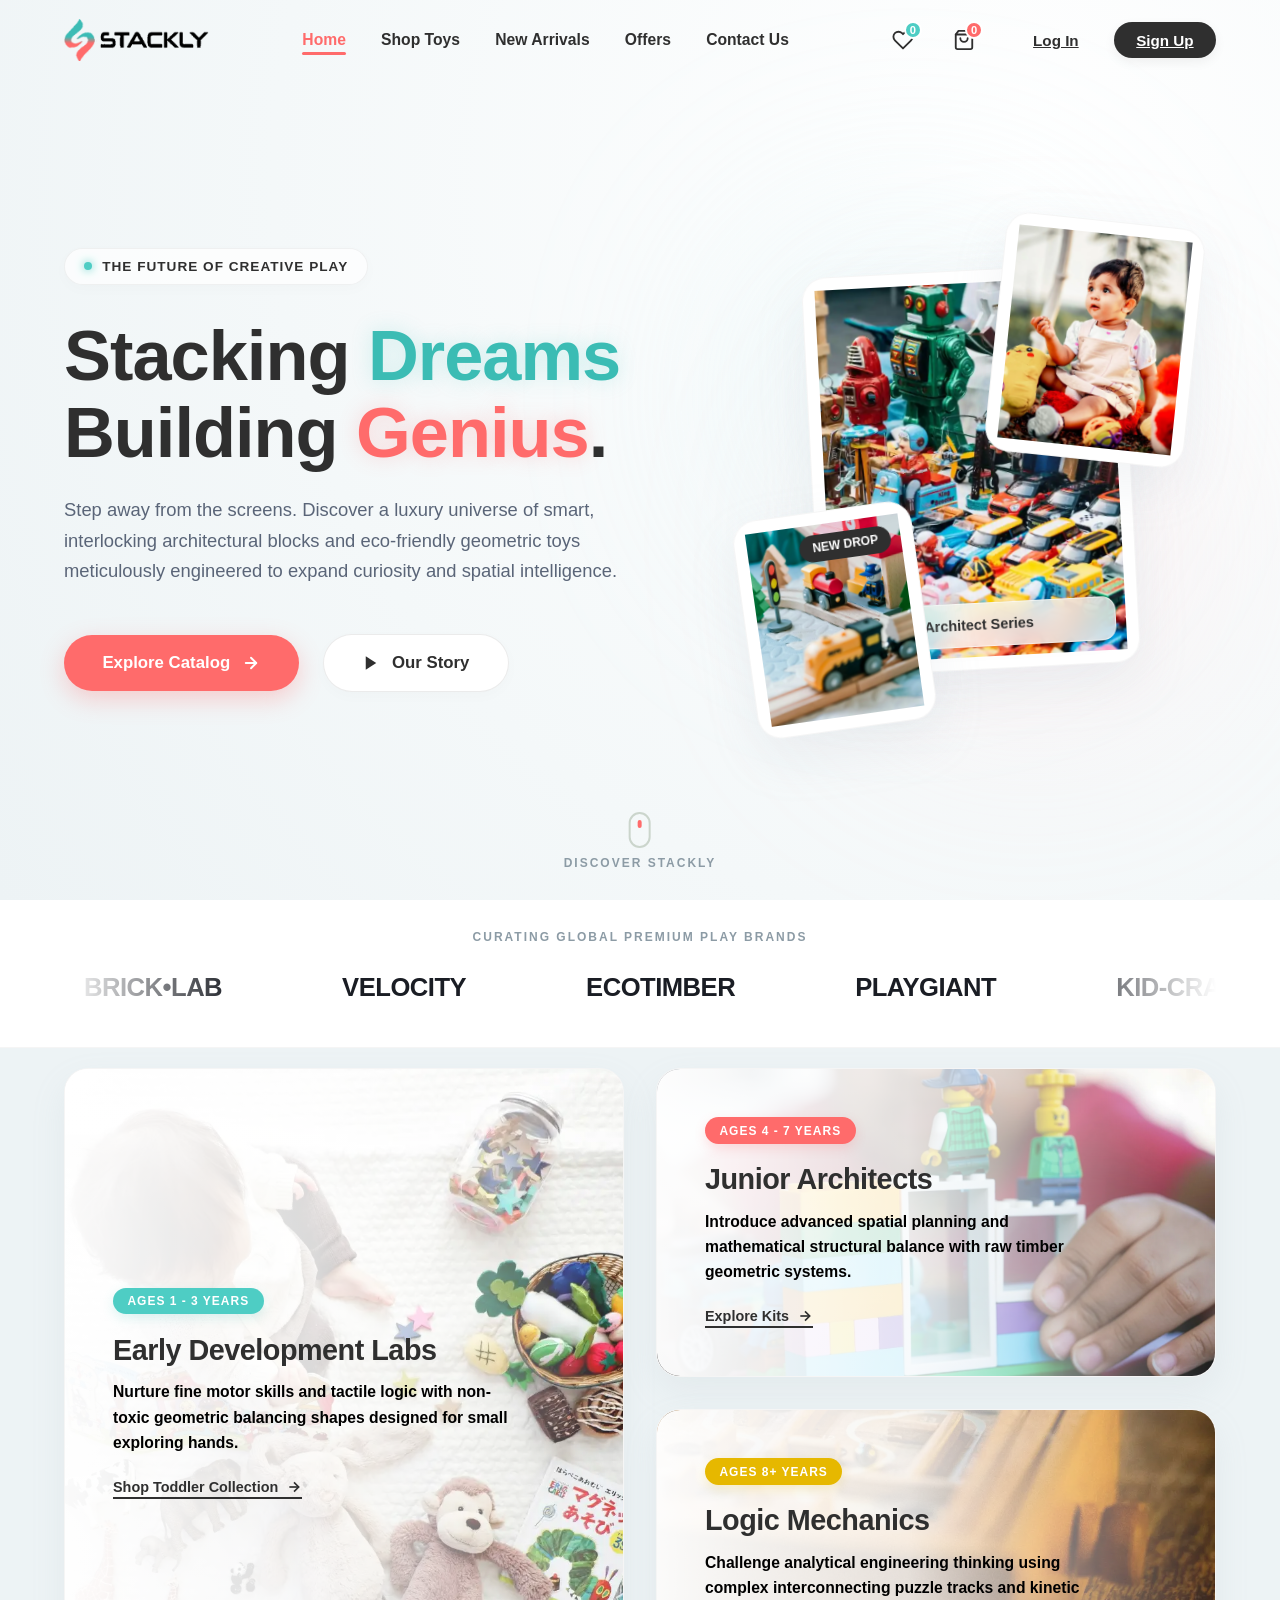
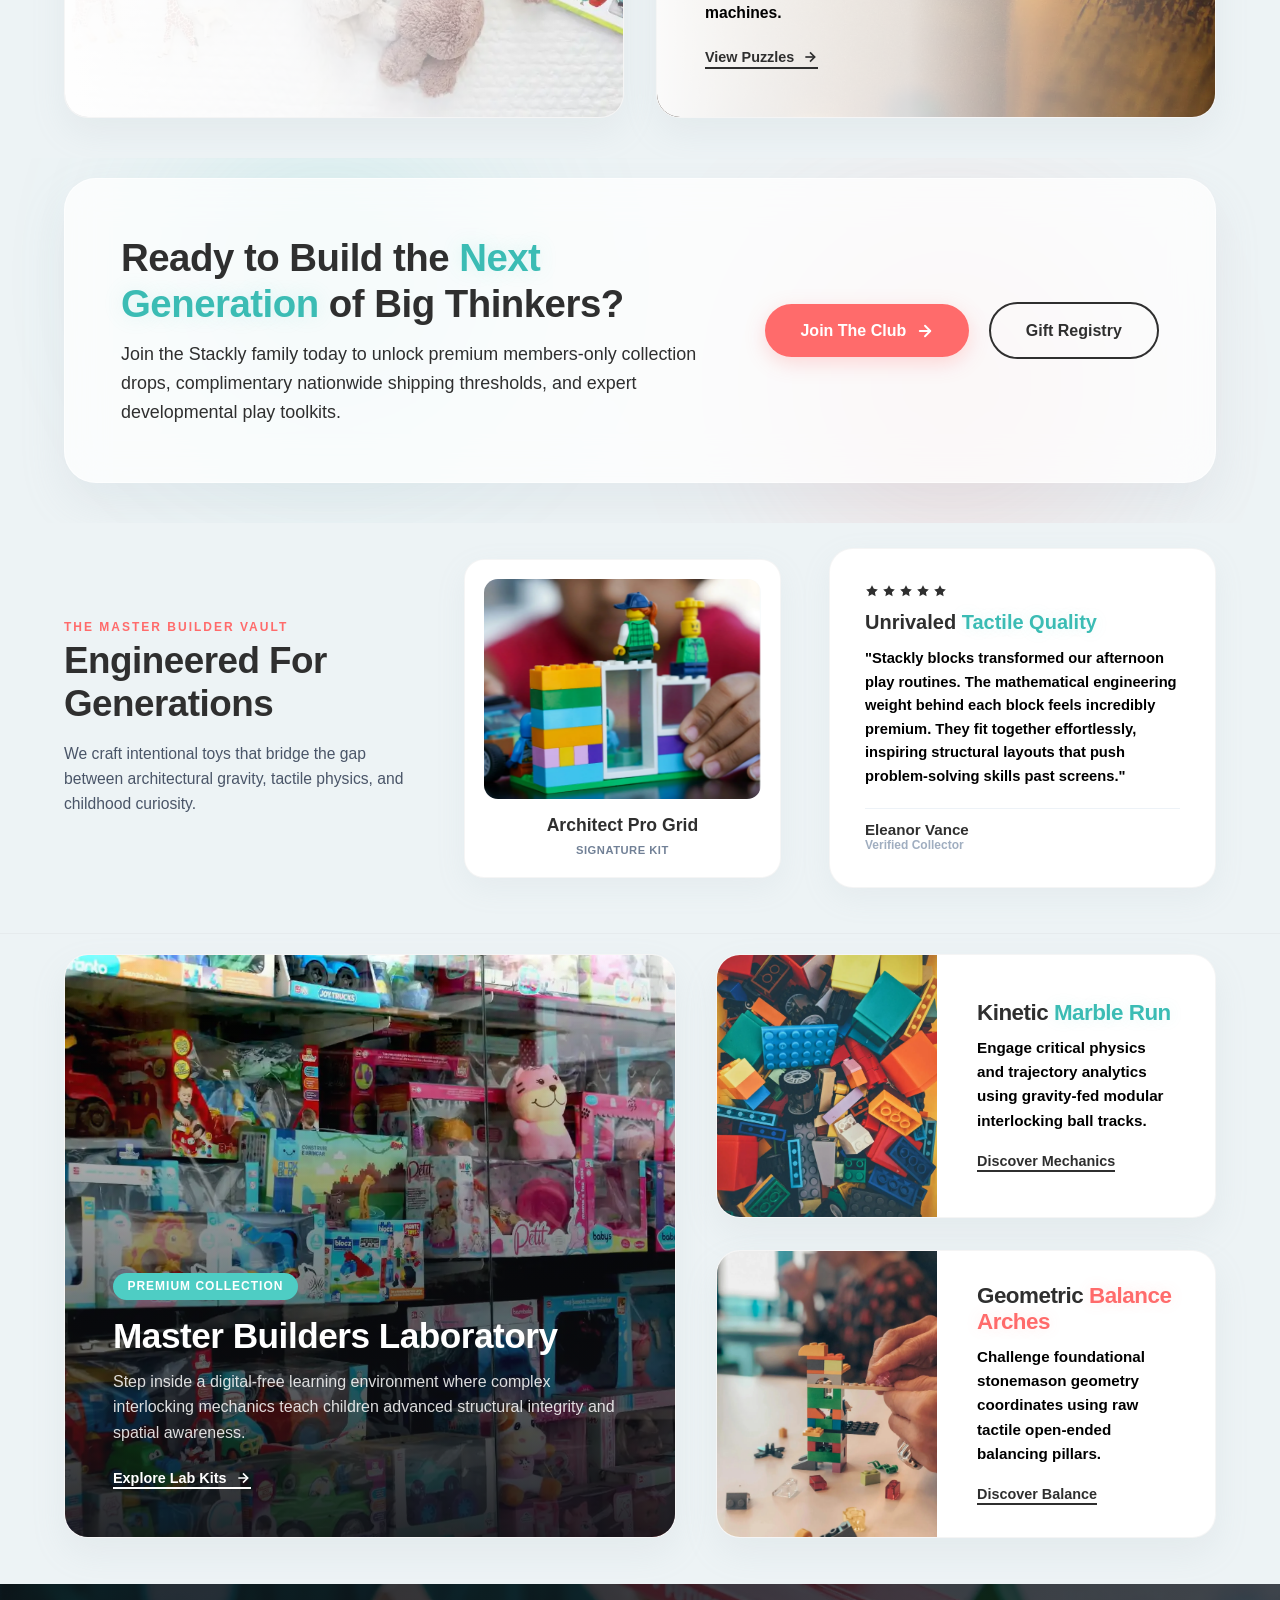
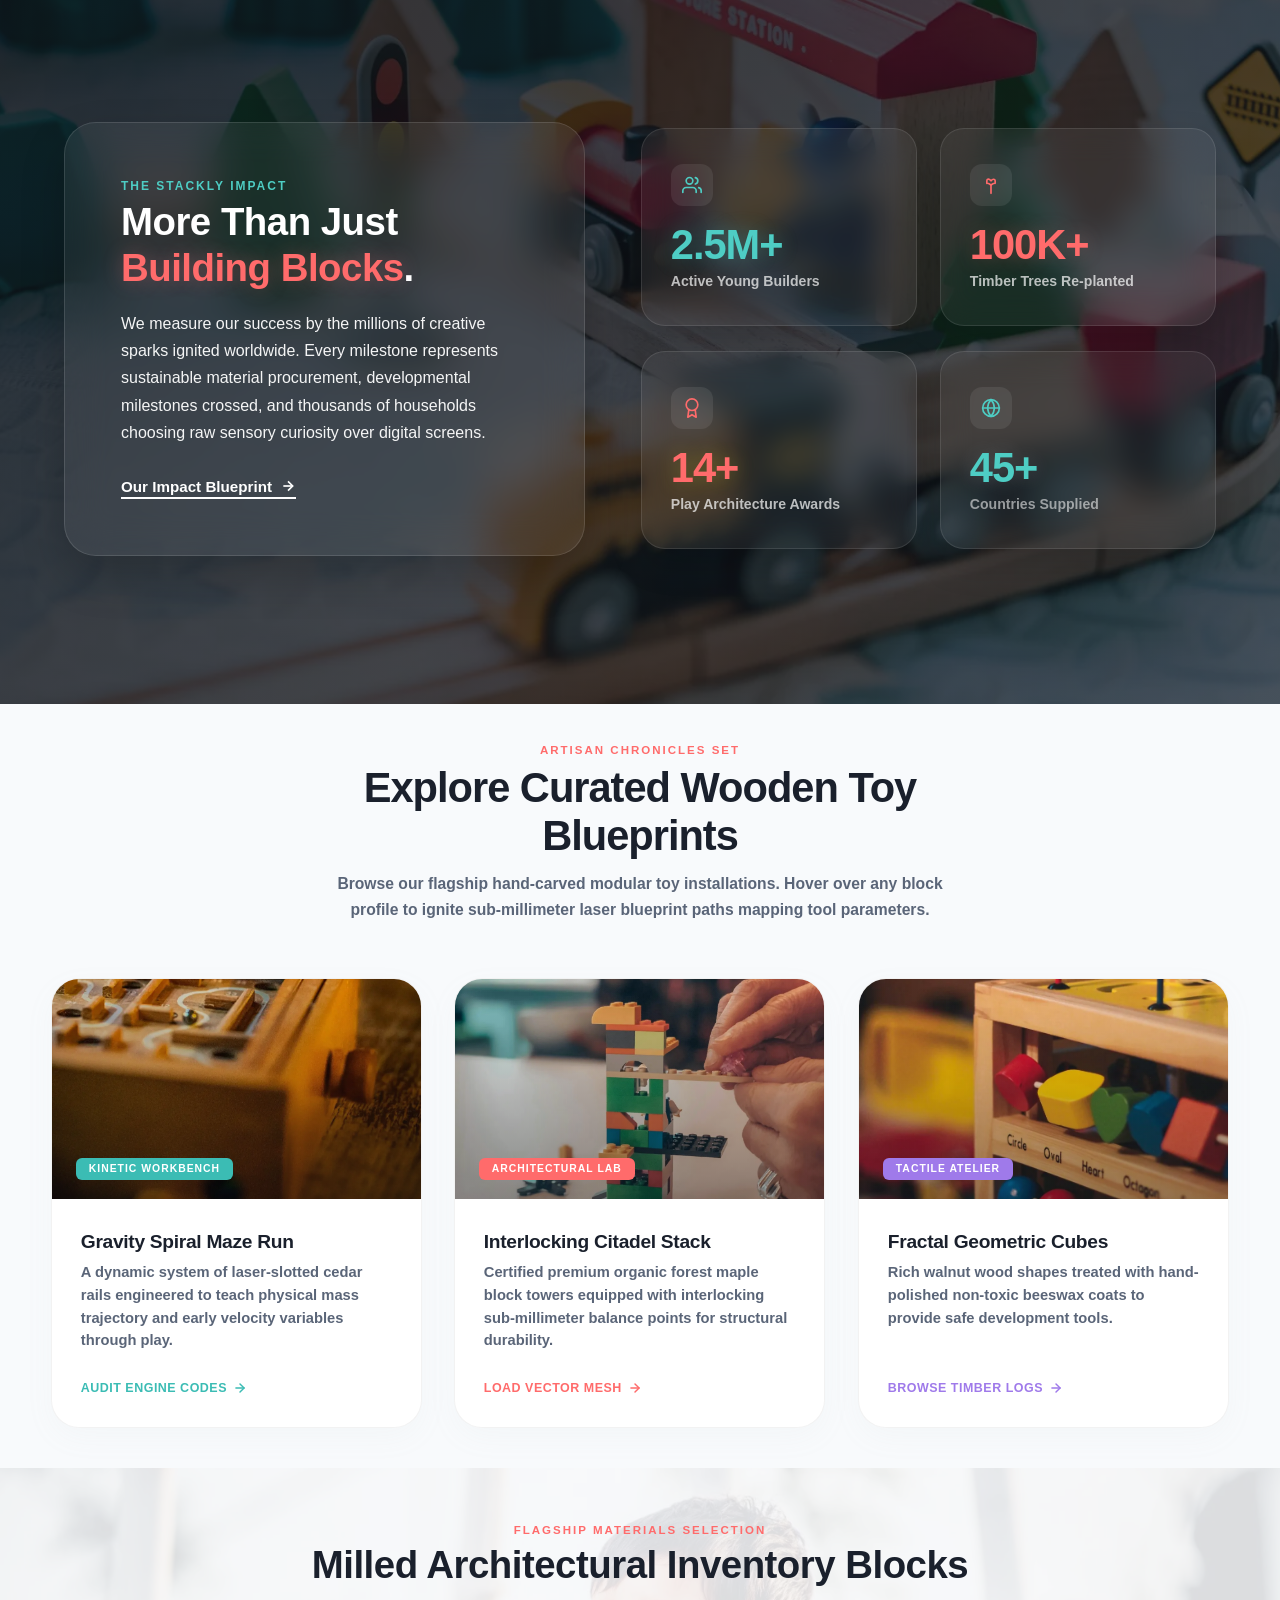
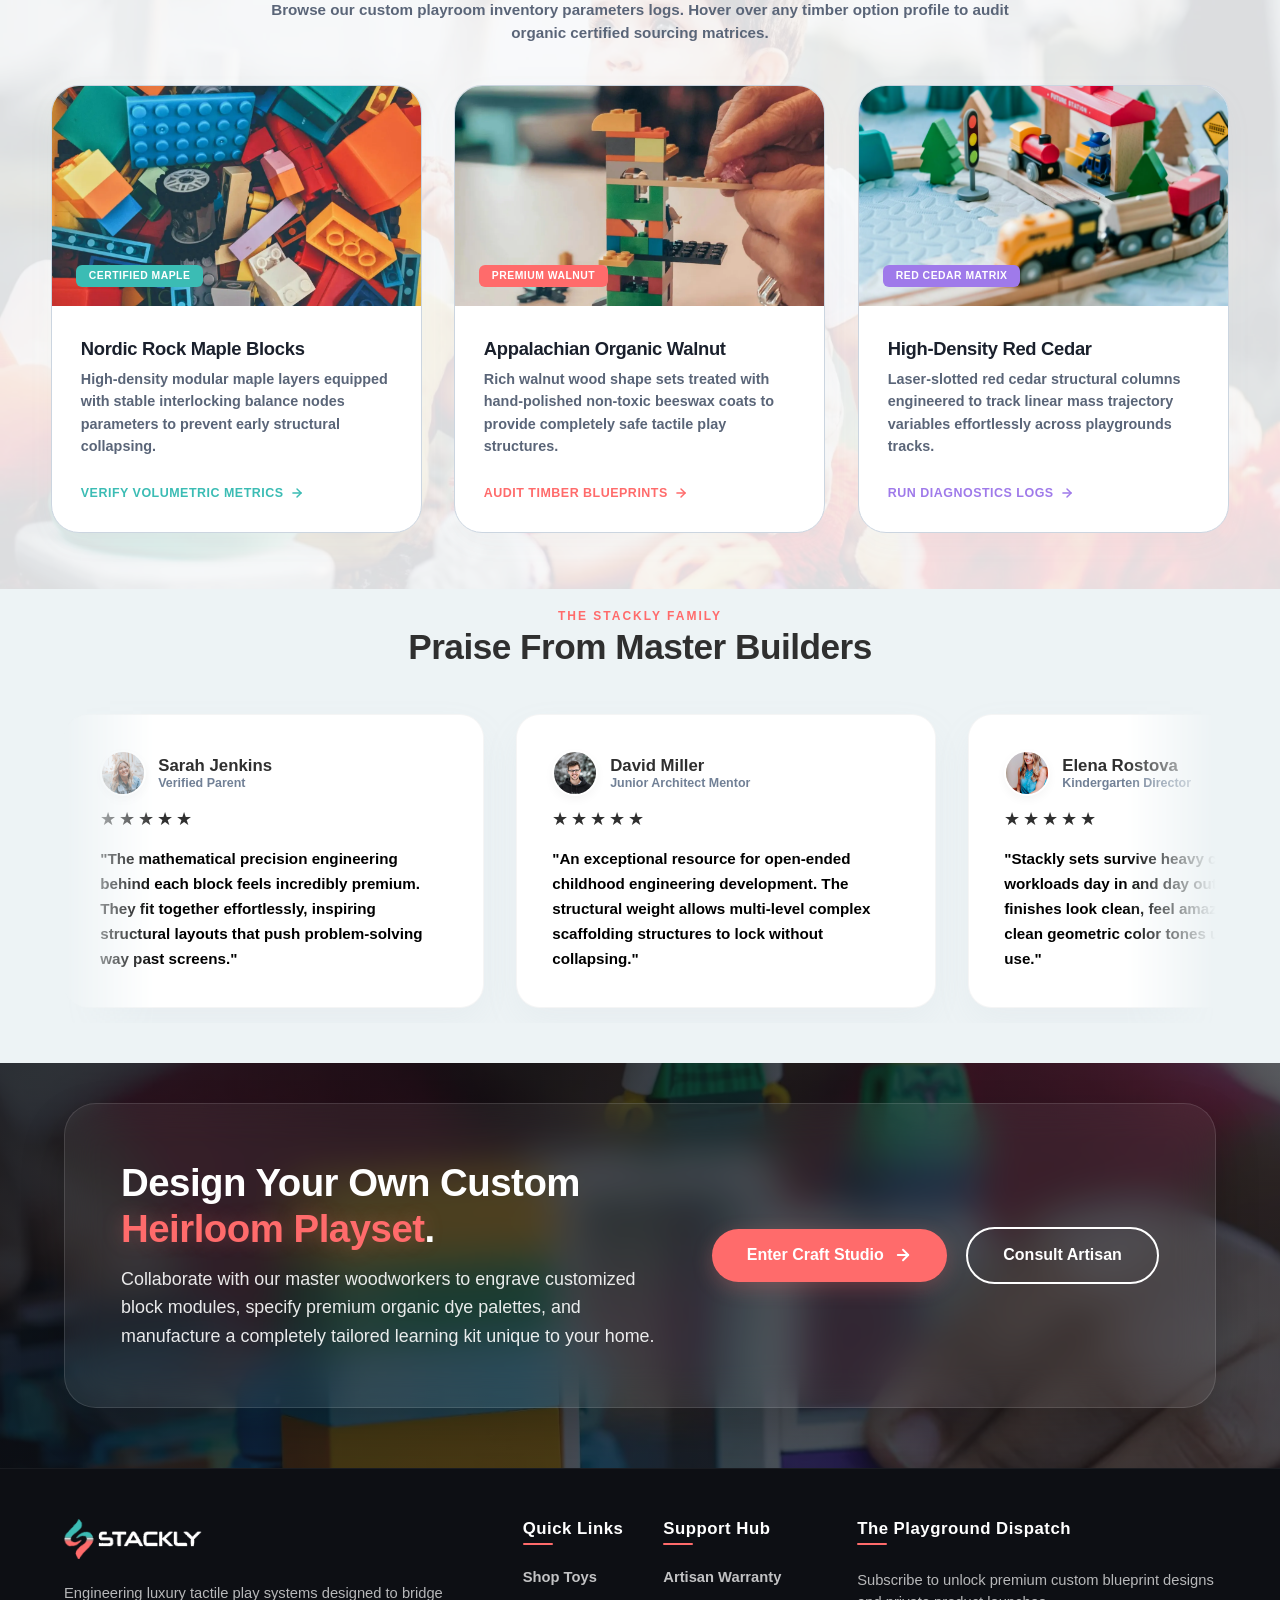
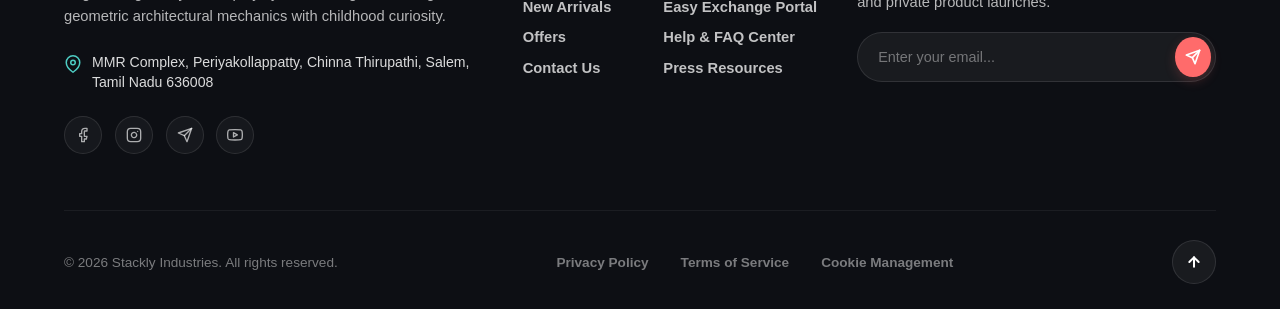
==== commit 7f53694e: "home page sections added" ====
--- a/index.html
+++ b/index.html
@@ -2573,6 +2573,268 @@
 
 </style>
 
+<!-- THE SIMPLE PRODUCT CATOLOG SHOWCASE MODULE SECTION -->
+<!-- THE SIMPLE PRODUCT CATALOG SHOWCASE MODULE SECTION -->
+<section class="atelier-products-shelf-section">
+    
+    <!-- FIXED BACKGROUND IMAGE FRAME TAG: Ready for your toy studio playroom background asset -->
+    <img src="./Assests/baby with toys.webp" alt="Atelier Playroom Abstract Geometry Background Asset" class="section-ambient-background-img">
+    
+    <!-- Translucent scrim filter sheet softens picture brightness so text stays 100% readable -->
+    <div class="section-ambient-background-scrim"></div>
+
+    <div class="atelier-shelf-max-hull">
+        
+        <!-- Section Centered Heading Title Header Area -->
+        <div class="atelier-shelf-headline-block">
+            <span class="atelier-shelf-pretitle">Flagship Materials Selection</span>
+            <h2 class="atelier-shelf-main-heading">Milled Architectural Inventory Blocks</h2>
+            <p class="atelier-shelf-paragraph-text">
+                Browse our custom playroom inventory parameters logs. Hover over any timber option profile to audit organic certified sourcing matrices.
+            </p>
+        </div>
+
+        <!-- 3-Column Fully Responsive Staggered Cards Deck Grid Layout Matrix -->
+        <div class="atelier-shelf-responsive-grid-matrix">
+                   
+            <!-- Product Card 1: Nordic Rock Maple Blocks -->
+            <article class="atelier-product-card-unit custom-glow-teal">
+                <div class="card-media-hull-box">
+                    <!-- Image Tag Asset hook placement slot -->
+                    <img src="./Assests/building blocks.webp" alt="Premium Milled Nordic Rock Maple Geometric Wooden Toy Blocks Setup" class="card-showcase-img">
+                    <span class="card-absolute-hull-tag bg-teal-label">CERTIFIED MAPLE</span>
+                </div>
+                <div class="card-textual-description-content-stack">
+                    <h3 class="card-item-headline-txt">Nordic Rock Maple Blocks</h3>
+                    <p class="card-item-paragraph-txt">
+                        High-density modular maple layers equipped with stable interlocking balance nodes parameters to prevent early structural collapsing.
+                    </p>
+                    <div class="card-footer-action-horizon-row">
+                        <a href="404.html" class="card-footer-hyperlink-btn text-teal-weight">
+                            <span>VERIFY VOLUMETRIC METRICS</span>
+                            <svg xmlns="http://w3.org" width="14" height="14" viewBox="0 0 24 24" fill="none" stroke="currentColor" stroke-width="2.5" stroke-linecap="round" stroke-linejoin="round"><line x1="5" y1="12" x2="19" y2="12"></line><polyline points="12 5 19 12 12 19"></polyline></svg>
+                        </a>
+                    </div>
+                </div>
+            </article>
+
+            <!-- Product Card 2: Appalachian Organic Walnut -->
+            <article class="atelier-product-card-unit custom-glow-coral">
+                <div class="card-media-hull-box">
+                    <img src="./Assests/architecter.webp" alt="Premium Milled Appalachian Organic Walnut Wooden Toy Blocks Setup" class="card-showcase-img">
+                    <span class="card-absolute-hull-tag bg-coral-label">PREMIUM WALNUT</span>
+                </div>
+                <div class="card-textual-description-content-stack">
+                    <h3 class="card-item-headline-txt">Appalachian Organic Walnut</h3>
+                    <p class="card-item-paragraph-txt">
+                        Rich walnut wood shape sets treated with hand-polished non-toxic beeswax coats to provide completely safe tactile play structures.
+                    </p>
+                    <div class="card-footer-action-horizon-row">
+                        <a href="404.html" class="card-footer-hyperlink-btn text-coral-weight">
+                            <span>AUDIT TIMBER BLUEPRINTS</span>
+                            <svg xmlns="http://w3.org" width="14" height="14" viewBox="0 0 24 24" fill="none" stroke="currentColor" stroke-width="2.5" stroke-linecap="round" stroke-linejoin="round"><line x1="5" y1="12" x2="19" y2="12"></line><polyline points="12 5 19 12 12 19"></polyline></svg>
+                        </a>
+                    </div>
+                </div>
+            </article>
+
+            <!-- Product Card 3: High-Density Red Cedar -->
+            <article class="atelier-product-card-unit custom-glow-purple">
+                <div class="card-media-hull-box">
+                    <img src="./Assests/train.webp" alt="Premium Milled High-Density Red Cedar Wooden Toy Blocks Setup" class="card-showcase-img">
+                    <span class="card-absolute-hull-tag bg-purple-label">RED CEDAR MATRIX</span>
+                </div>
+                <div class="card-textual-description-content-stack">
+                    <h3 class="card-item-headline-txt">High-Density Red Cedar</h3>
+                    <p class="card-item-paragraph-txt">
+                        Laser-slotted red cedar structural columns engineered to track linear mass trajectory variables effortlessly across playgrounds tracks.
+                    </p>
+                    <div class="card-footer-action-horizon-row">
+                        <a href="404.html" class="card-footer-hyperlink-btn text-purple-weight">
+                            <span>RUN DIAGNOSTICS LOGS</span>
+                            <svg xmlns="http://w3.org" width="14" height="14" viewBox="0 0 24 24" fill="none" stroke="currentColor" stroke-width="2.5" stroke-linecap="round" stroke-linejoin="round"><line x1="5" y1="12" x2="19" y2="12"></line><polyline points="12 5 19 12 12 19"></polyline></svg>
+                        </a>
+                    </div>
+                </div>
+            </article>
+
+        </div>
+    </div>
+</section>
+
+<style>
+    /* =======================================================================
+   UNIVERSAL BACKGROUND IMAGE LAYER FORCING CONTROLS
+   ======================================================================= */
+
+/* Upgrades parent container into a relative anchor zone to layer the background cleanly underneath */
+.atelier-products-shelf-section {
+    position: relative !important;
+    width: 100% !important;
+    background-color: #f8fafc !important; /* Safety fallback fill color */
+    padding: 3.5rem 4% !important;
+    box-sizing: border-box !important;
+    overflow: hidden !important;
+    z-index: 1 !important;
+}
+
+/* Forces inner content chassis elements to sit on top tier layers over the picture sheet */
+.atelier-shelf-max-hull {
+    position: relative !important;
+    z-index: 10 !important; 
+    width: 100% !important;
+}
+
+/* FIXED FULL-BLEED NATIVE BACKGROUND IMAGE CONTROLS */
+.section-ambient-background-img {
+    position: absolute !important;
+    top: 0 !important;
+    left: 0 !important;
+    width: 100% !important;
+    height: 100% !important;
+    object-fit: cover !important; /* FIXED: Keeps aspect ratio balanced across phone and desktop resizes */
+    object-position: center !important;
+    z-index: 2 !important; /* Layers card directly behind your text chassis grid */
+    pointer-events: none !important; /* Blocks right-click context menu interruptions on clicks */
+    opacity: 0.75 !important; /* Subtle opacity stops background bleaching from drowning out text cards contrast */
+}
+
+/* TRANSLUCENT LIGHT SCRIM: Balances contrast sharpness behind typography layers */
+.section-ambient-background-scrim {
+    position: absolute !important;
+    top: 0 !important;
+    left: 0 !important;
+    width: 100% !important;
+    height: 100% !important;
+    background: rgba(248, 250, 252, 0.85) !important; /* Blends matching slate hues over the background graphic */
+    z-index: 3 !important;
+    pointer-events: none !important;
+}
+
+    /* =======================================================================
+   REIFIED CONSOLE PRODUCT GRID SHELF COMPONENT CSS MODULE
+   ======================================================================= */
+.atelier-products-shelf-section {
+    width: 100% !important;
+    background-color: #f8fafc !important; /* Soft light backdrop separates cards cleanly from primary white header components */
+    padding: 3.5rem 4% !important; /* Tight padding caps keep sections packed closely together */
+    box-sizing: border-box !important;
+    overflow: hidden !important;
+}
+
+.atelier-shelf-max-hull {
+    width: 100% !important;
+    max-width: 1200px !important;
+    margin: 0 auto !important;
+    display: flex !important;
+    flex-direction: column !important;
+}
+
+/* Center-Aligned Title Typography Section Header */
+.atelier-shelf-headline-block {
+    width: 100% !important;
+    max-width: 750px !important;
+    margin: 0 auto 2.5rem auto !important;
+    text-align: center !important;
+    display: flex !important;
+    flex-direction: column !important;
+    align-items: center !important;
+}
+.atelier-shelf-pretitle { font-size: 0.72rem; font-weight: 800; text-transform: uppercase; letter-spacing: 2px; color: #ff6b6b; margin-bottom: 6px; display: block; }
+.atelier-shelf-main-heading { font-size: clamp(1.8rem, 4vw, 2.4rem); font-weight: 900; color: #1a202c; letter-spacing: -0.5px; margin: 0 0 10px 0; line-height: 1.2; }
+.atelier-shelf-paragraph-text { font-size: 0.95rem; line-height: 1.55; color: #5a6578; font-weight: 600; margin: 0; }
+
+/* --- 3-COLUMN RESPONSIVE LAYOUT AUTOMATED CODES GRID --- */
+.atelier-shelf-responsive-grid-matrix {
+    display: grid !important;
+    /* FIXED AUTO-FIT REMAPS ROWS: Automatically splits cards landscape side-by-side or stacks vertically without breaks */
+    grid-template-columns: repeat(auto-fit, minmax(310px, 1fr)) !important;
+    gap: 2rem !important;
+    width: 100% !important;
+    box-sizing: border-box !important;
+}
+
+/* MATCHING INDIVIDUAL ARCHITECTURAL PRODUCT CHASSIS CARD */
+.atelier-product-card-unit {
+    background-color: #ffffff !important;
+    border: 1px solid #cbd5e0 !important; /* FIXED HIGH-VISIBILITY GREY LINE CONTAINER PERIMETERS OUTLINE */
+    border-radius: 28px !important; /* Exact 28px curvature mirrors your reference design canvas image cards */
+    overflow: hidden !important;
+    display: flex !important;
+    flex-direction: column !important;
+    box-shadow: 0 10px 30px rgba(160, 175, 185, 0.04) !important;
+    transition: transform 0.45s cubic-bezier(0.25, 1, 0.5, 1), box-shadow 0.45s ease, border-color 0.3s ease !important;
+    will-change: transform, box-shadow;
+}
+
+/* --- THE AMBIENT LIFT NEON GLOW ACCENTS TRANSITIONS --- */
+.atelier-product-card-unit.custom-glow-teal:hover { transform: translateY(-5px) !important; box-shadow: 0 18px 40px rgba(59, 188, 180, 0.12) !important; border-color: #3bbcb4 !important; }
+.atelier-product-card-unit.custom-glow-coral:hover { transform: translateY(-5px) !important; box-shadow: 0 18px 40px rgba(255, 107, 107, 0.12) !important; border-color: #ff6b6b !important; }
+.atelier-product-card-unit.custom-glow-purple:hover { transform: translateY(-5px) !important; box-shadow: 0 18px 40px rgba(159, 122, 234, 0.12) !important; border-color: #9f7aea !important; }
+
+/* Product Picture Canvas Crop Box Frame Wrapper */
+.card-media-hull-box {
+    position: relative !important;
+    width: 100% !important;
+    height: 220px !important;
+    background-color: #f7fafc !important;
+    overflow: hidden !important;
+}
+.card-showcase-img { width: 100% !important; height: 100% !important; object-fit: cover !important; object-position: center !important; display: block !important; transition: transform 0.5s ease !important; }
+.atelier-product-card-unit:hover .card-showcase-img { transform: scale(1.03) !important; } /* Gentle image zoom added for clean interaction */
+
+.card-absolute-hull-tag { position: absolute; bottom: 1.2rem; left: 1.5rem; font-size: 0.65rem; font-weight: 800; color: #ffffff; padding: 0.35rem 0.8rem; border-radius: 6px; letter-spacing: 0.5px; z-index: 5; }
+.bg-teal-label { background-color: #3bbcb4 !important; }
+.bg-coral-label { background-color: #ff6b6b !important; }
+.bg-purple-label { background-color: #9f7aea !important; }
+
+/* Text Blocks Card Inner Architecture Styles */
+.card-textual-description-content-stack {
+    padding: 2rem 1.8rem !important;
+    display: flex !important;
+    flex-direction: column !important;
+    align-items: flex-start !important;
+    flex-grow: 1 !important;
+}
+.card-item-headline-txt { font-size: 1.15rem !important; font-weight: 850; color: #1a202c; margin: 0 0 8px 0; letter-spacing: -0.3px; text-align: left !important; }
+.card-item-paragraph-txt { font-size: 0.9rem !important; line-height: 1.55; color: #5a6578; font-weight: 600; margin: 0 0 1.8rem 0; text-align: left !important; }
+
+/* Balanced footer price alignment row track */
+.card-footer-action-horizon-row {
+    width: 100% !important;
+    margin-top: auto !important; /* Locks links row flush to column base guidelines floor boundaries */
+    display: flex !important;
+}
+
+/* Standard text typography link buttons mapping profiles */
+a.card-footer-hyperlink-btn {
+    text-decoration: none !important;
+    font-size: 0.78rem !important;
+    font-weight: 800;
+    letter-spacing: 0.5px !important;
+    display: inline-flex !important;
+    align-items: center !important;
+    gap: 6px !important;
+}
+a.card-footer-hyperlink-btn svg { width: 14px; height: 14px; transition: transform 0.3s cubic-bezier(0.25, 1, 0.5, 1) !important; }
+
+/* Slides arrow icon slightly rightwards on card mouse focus entry checks */
+.atelier-product-card-unit:hover a.card-footer-hyperlink-btn svg { transform: translateX(3px) !important; }
+
+.text-teal-weight { color: #3bbcb4 !important; }
+.text-coral-weight { color: #ff6b6b !important; }
+.text-purple-weight { color: #9f7aea !important; }
+
+/* --- RESPONSIVE COLLAPSIBLE DRAWER MATRIX ON MOBILE INTERFACES SCREEN WIDTHS --- */
+@media (max-width: 650px) {
+    .atelier-shelf-responsive-grid-matrix {
+        grid-template-columns: 1fr !important; /* Smashes landscape row grid down to 100% full span vertical stack lists natively */
+        gap: 1.5rem !important;
+    }
+    .atelier-products-shelf-section { padding: 2.2rem 4% !important; }
+}
+
+</style>
 <!-- Compact Automatically Scrolling Testimonial Carousel -->
 <!-- Compact Automatically Scrolling Testimonial Carousel -->
 <section class="testimonial-scroller-section">
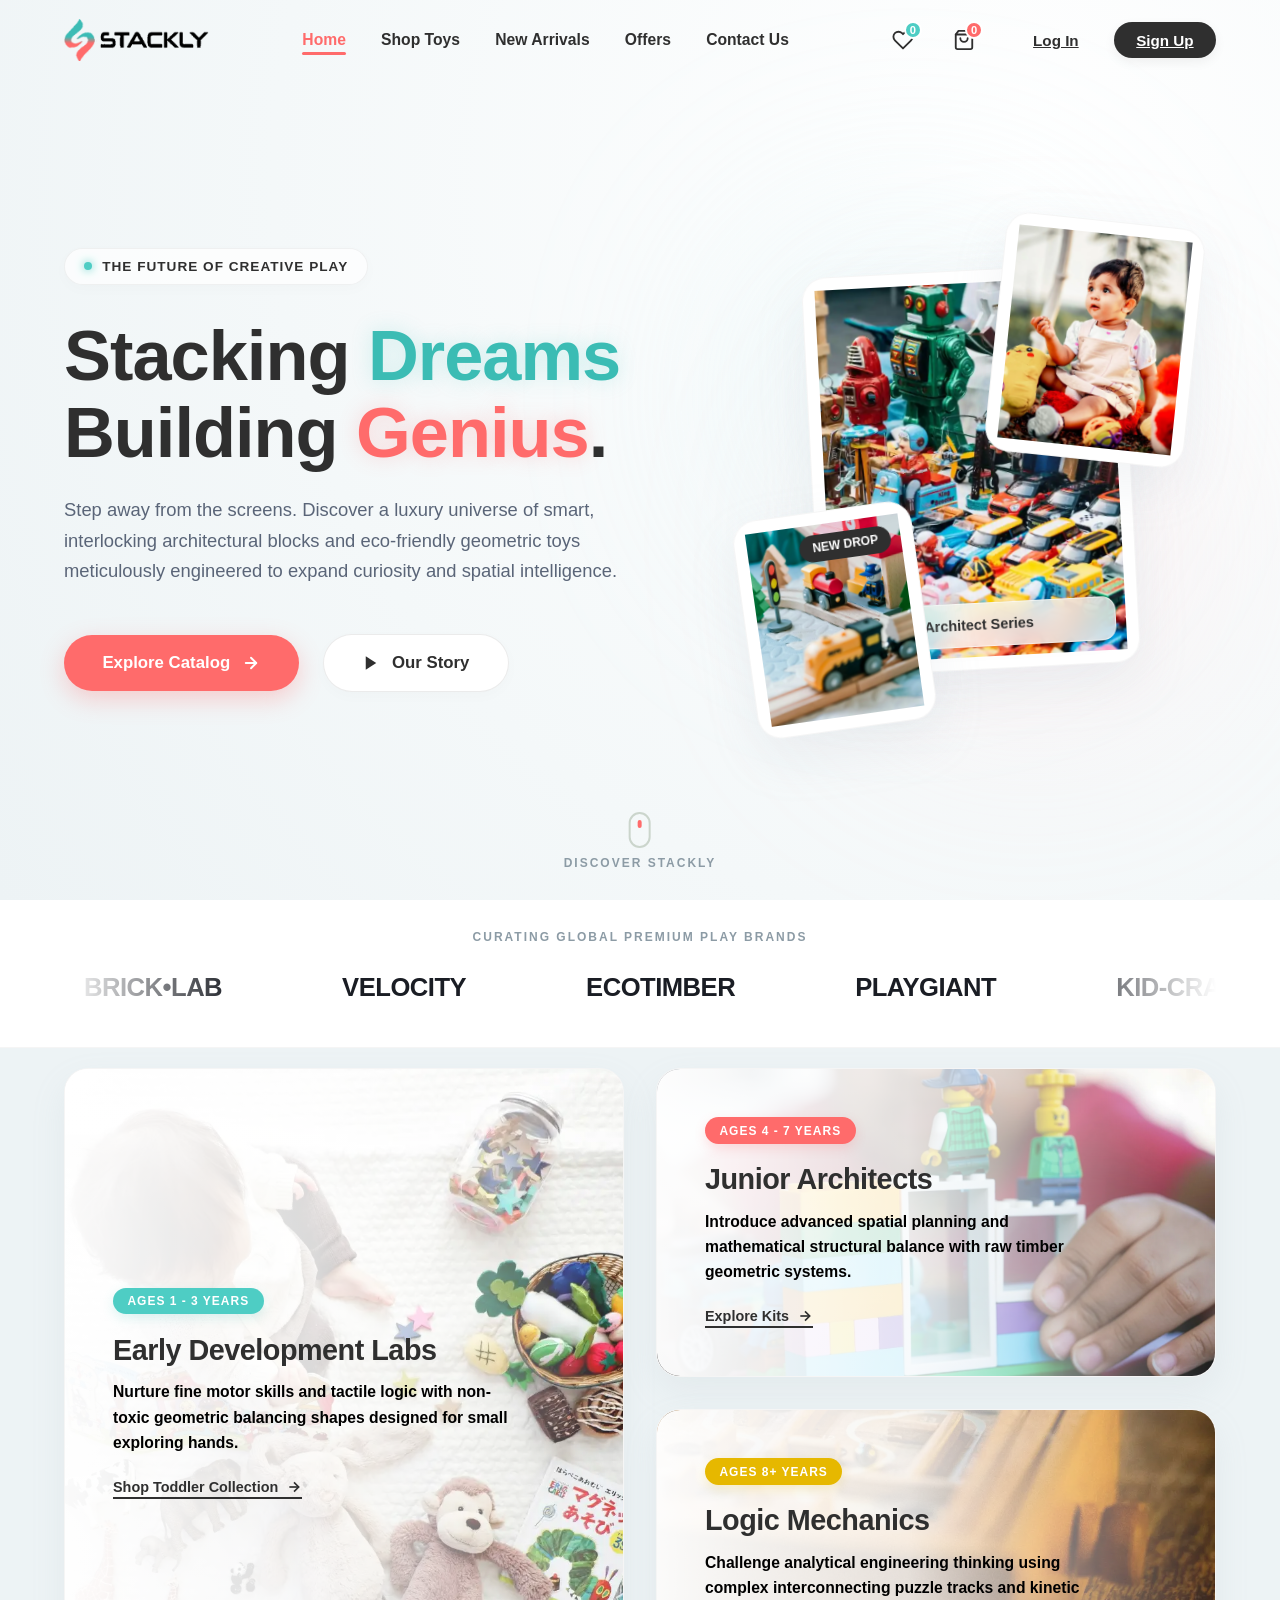
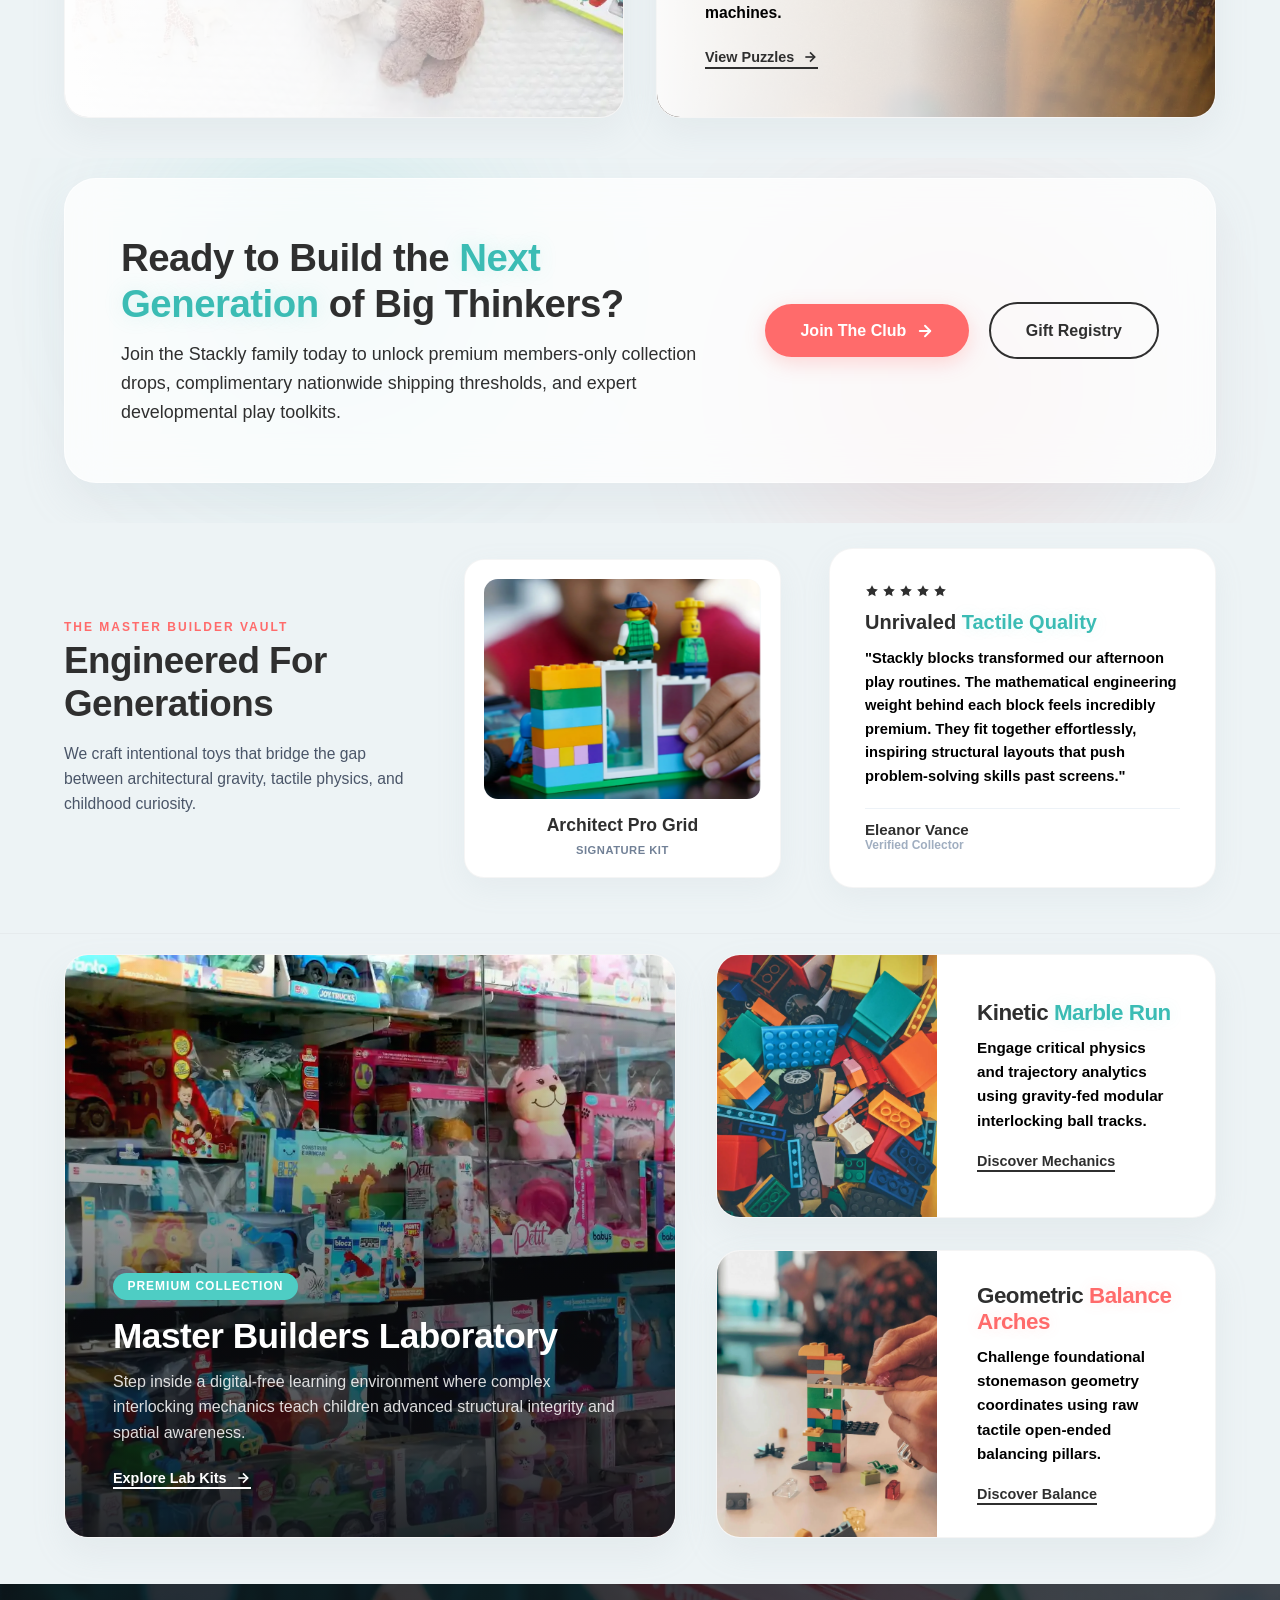
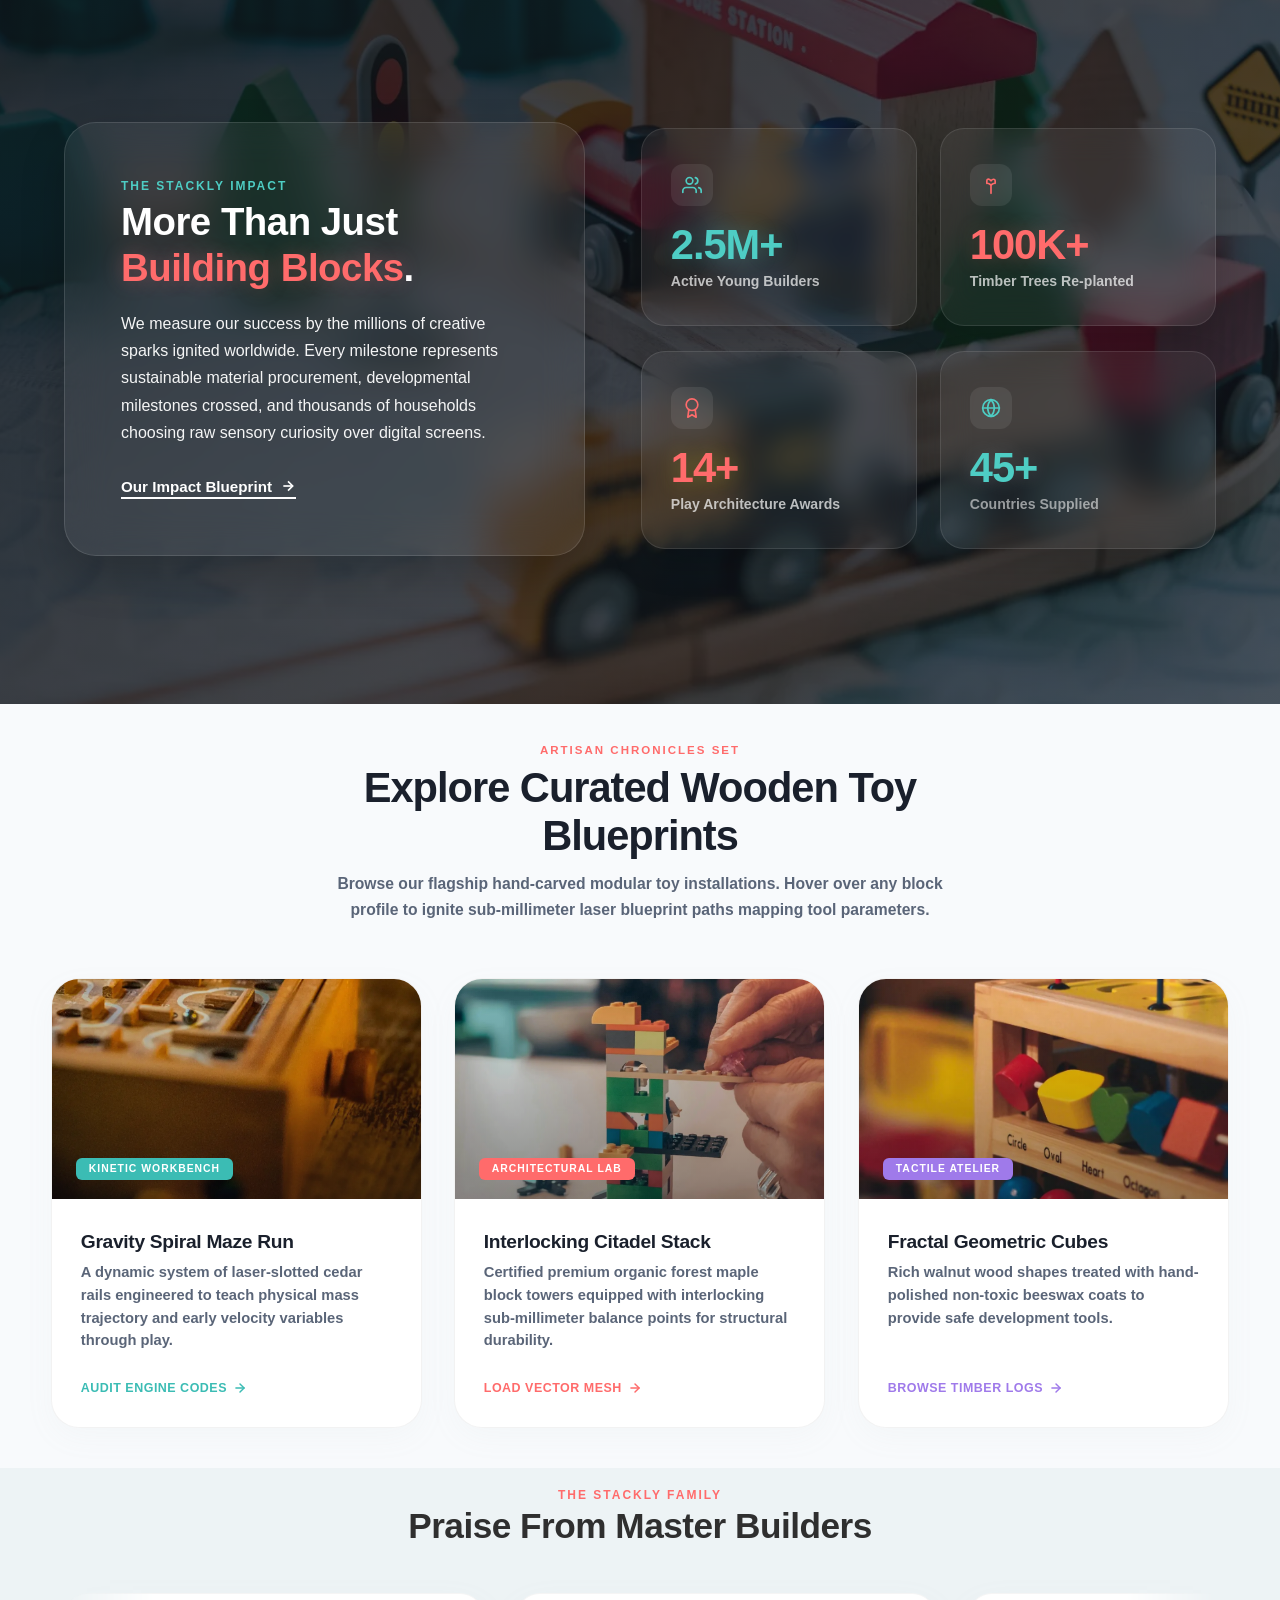
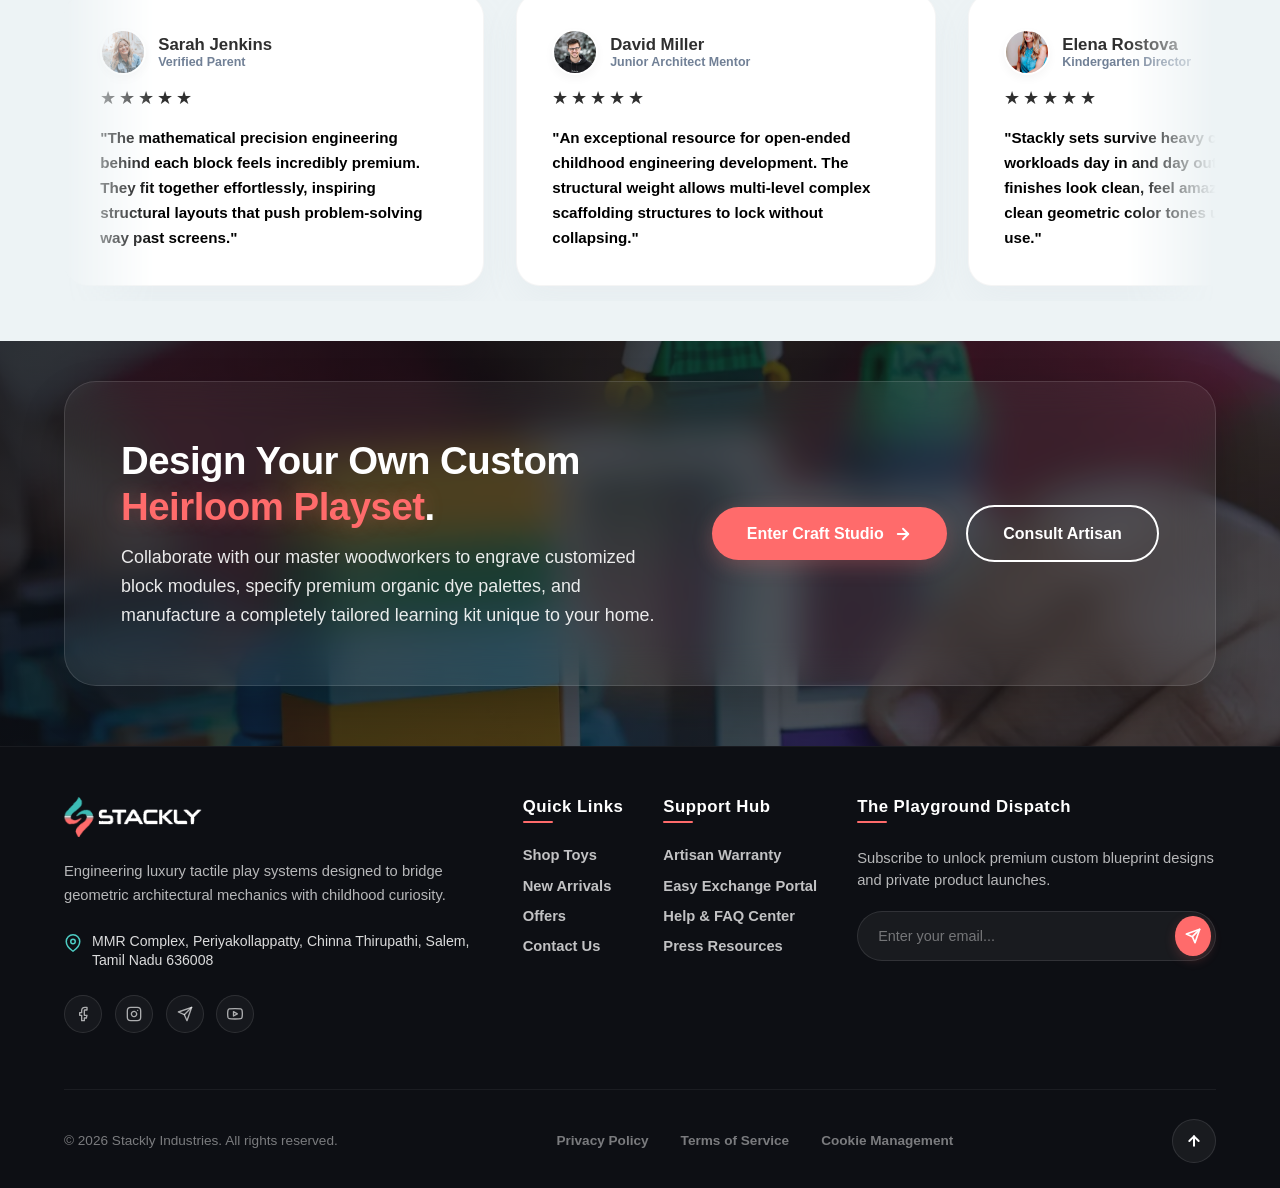
==== commit ab5e61d3: "changed" ====
--- a/index.html
+++ b/index.html
@@ -2573,269 +2573,7 @@
 
 </style>
 
-<!-- THE SIMPLE PRODUCT CATOLOG SHOWCASE MODULE SECTION -->
-<!-- THE SIMPLE PRODUCT CATALOG SHOWCASE MODULE SECTION -->
-<section class="atelier-products-shelf-section">
-    
-    <!-- FIXED BACKGROUND IMAGE FRAME TAG: Ready for your toy studio playroom background asset -->
-    <img src="./Assests/baby with toys.webp" alt="Atelier Playroom Abstract Geometry Background Asset" class="section-ambient-background-img">
-    
-    <!-- Translucent scrim filter sheet softens picture brightness so text stays 100% readable -->
-    <div class="section-ambient-background-scrim"></div>
-
-    <div class="atelier-shelf-max-hull">
-        
-        <!-- Section Centered Heading Title Header Area -->
-        <div class="atelier-shelf-headline-block">
-            <span class="atelier-shelf-pretitle">Flagship Materials Selection</span>
-            <h2 class="atelier-shelf-main-heading">Milled Architectural Inventory Blocks</h2>
-            <p class="atelier-shelf-paragraph-text">
-                Browse our custom playroom inventory parameters logs. Hover over any timber option profile to audit organic certified sourcing matrices.
-            </p>
-        </div>
-
-        <!-- 3-Column Fully Responsive Staggered Cards Deck Grid Layout Matrix -->
-        <div class="atelier-shelf-responsive-grid-matrix">
-                   
-            <!-- Product Card 1: Nordic Rock Maple Blocks -->
-            <article class="atelier-product-card-unit custom-glow-teal">
-                <div class="card-media-hull-box">
-                    <!-- Image Tag Asset hook placement slot -->
-                    <img src="./Assests/building blocks.webp" alt="Premium Milled Nordic Rock Maple Geometric Wooden Toy Blocks Setup" class="card-showcase-img">
-                    <span class="card-absolute-hull-tag bg-teal-label">CERTIFIED MAPLE</span>
-                </div>
-                <div class="card-textual-description-content-stack">
-                    <h3 class="card-item-headline-txt">Nordic Rock Maple Blocks</h3>
-                    <p class="card-item-paragraph-txt">
-                        High-density modular maple layers equipped with stable interlocking balance nodes parameters to prevent early structural collapsing.
-                    </p>
-                    <div class="card-footer-action-horizon-row">
-                        <a href="404.html" class="card-footer-hyperlink-btn text-teal-weight">
-                            <span>VERIFY VOLUMETRIC METRICS</span>
-                            <svg xmlns="http://w3.org" width="14" height="14" viewBox="0 0 24 24" fill="none" stroke="currentColor" stroke-width="2.5" stroke-linecap="round" stroke-linejoin="round"><line x1="5" y1="12" x2="19" y2="12"></line><polyline points="12 5 19 12 12 19"></polyline></svg>
-                        </a>
-                    </div>
-                </div>
-            </article>
-
-            <!-- Product Card 2: Appalachian Organic Walnut -->
-            <article class="atelier-product-card-unit custom-glow-coral">
-                <div class="card-media-hull-box">
-                    <img src="./Assests/architecter.webp" alt="Premium Milled Appalachian Organic Walnut Wooden Toy Blocks Setup" class="card-showcase-img">
-                    <span class="card-absolute-hull-tag bg-coral-label">PREMIUM WALNUT</span>
-                </div>
-                <div class="card-textual-description-content-stack">
-                    <h3 class="card-item-headline-txt">Appalachian Organic Walnut</h3>
-                    <p class="card-item-paragraph-txt">
-                        Rich walnut wood shape sets treated with hand-polished non-toxic beeswax coats to provide completely safe tactile play structures.
-                    </p>
-                    <div class="card-footer-action-horizon-row">
-                        <a href="404.html" class="card-footer-hyperlink-btn text-coral-weight">
-                            <span>AUDIT TIMBER BLUEPRINTS</span>
-                            <svg xmlns="http://w3.org" width="14" height="14" viewBox="0 0 24 24" fill="none" stroke="currentColor" stroke-width="2.5" stroke-linecap="round" stroke-linejoin="round"><line x1="5" y1="12" x2="19" y2="12"></line><polyline points="12 5 19 12 12 19"></polyline></svg>
-                        </a>
-                    </div>
-                </div>
-            </article>
-
-            <!-- Product Card 3: High-Density Red Cedar -->
-            <article class="atelier-product-card-unit custom-glow-purple">
-                <div class="card-media-hull-box">
-                    <img src="./Assests/train.webp" alt="Premium Milled High-Density Red Cedar Wooden Toy Blocks Setup" class="card-showcase-img">
-                    <span class="card-absolute-hull-tag bg-purple-label">RED CEDAR MATRIX</span>
-                </div>
-                <div class="card-textual-description-content-stack">
-                    <h3 class="card-item-headline-txt">High-Density Red Cedar</h3>
-                    <p class="card-item-paragraph-txt">
-                        Laser-slotted red cedar structural columns engineered to track linear mass trajectory variables effortlessly across playgrounds tracks.
-                    </p>
-                    <div class="card-footer-action-horizon-row">
-                        <a href="404.html" class="card-footer-hyperlink-btn text-purple-weight">
-                            <span>RUN DIAGNOSTICS LOGS</span>
-                            <svg xmlns="http://w3.org" width="14" height="14" viewBox="0 0 24 24" fill="none" stroke="currentColor" stroke-width="2.5" stroke-linecap="round" stroke-linejoin="round"><line x1="5" y1="12" x2="19" y2="12"></line><polyline points="12 5 19 12 12 19"></polyline></svg>
-                        </a>
-                    </div>
-                </div>
-            </article>
-
-        </div>
-    </div>
-</section>
-
-<style>
-    /* =======================================================================
-   UNIVERSAL BACKGROUND IMAGE LAYER FORCING CONTROLS
-   ======================================================================= */
-
-/* Upgrades parent container into a relative anchor zone to layer the background cleanly underneath */
-.atelier-products-shelf-section {
-    position: relative !important;
-    width: 100% !important;
-    background-color: #f8fafc !important; /* Safety fallback fill color */
-    padding: 3.5rem 4% !important;
-    box-sizing: border-box !important;
-    overflow: hidden !important;
-    z-index: 1 !important;
-}
-
-/* Forces inner content chassis elements to sit on top tier layers over the picture sheet */
-.atelier-shelf-max-hull {
-    position: relative !important;
-    z-index: 10 !important; 
-    width: 100% !important;
-}
-
-/* FIXED FULL-BLEED NATIVE BACKGROUND IMAGE CONTROLS */
-.section-ambient-background-img {
-    position: absolute !important;
-    top: 0 !important;
-    left: 0 !important;
-    width: 100% !important;
-    height: 100% !important;
-    object-fit: cover !important; /* FIXED: Keeps aspect ratio balanced across phone and desktop resizes */
-    object-position: center !important;
-    z-index: 2 !important; /* Layers card directly behind your text chassis grid */
-    pointer-events: none !important; /* Blocks right-click context menu interruptions on clicks */
-    opacity: 0.75 !important; /* Subtle opacity stops background bleaching from drowning out text cards contrast */
-}
-
-/* TRANSLUCENT LIGHT SCRIM: Balances contrast sharpness behind typography layers */
-.section-ambient-background-scrim {
-    position: absolute !important;
-    top: 0 !important;
-    left: 0 !important;
-    width: 100% !important;
-    height: 100% !important;
-    background: rgba(248, 250, 252, 0.85) !important; /* Blends matching slate hues over the background graphic */
-    z-index: 3 !important;
-    pointer-events: none !important;
-}
-
-    /* =======================================================================
-   REIFIED CONSOLE PRODUCT GRID SHELF COMPONENT CSS MODULE
-   ======================================================================= */
-.atelier-products-shelf-section {
-    width: 100% !important;
-    background-color: #f8fafc !important; /* Soft light backdrop separates cards cleanly from primary white header components */
-    padding: 3.5rem 4% !important; /* Tight padding caps keep sections packed closely together */
-    box-sizing: border-box !important;
-    overflow: hidden !important;
-}
-
-.atelier-shelf-max-hull {
-    width: 100% !important;
-    max-width: 1200px !important;
-    margin: 0 auto !important;
-    display: flex !important;
-    flex-direction: column !important;
-}
-
-/* Center-Aligned Title Typography Section Header */
-.atelier-shelf-headline-block {
-    width: 100% !important;
-    max-width: 750px !important;
-    margin: 0 auto 2.5rem auto !important;
-    text-align: center !important;
-    display: flex !important;
-    flex-direction: column !important;
-    align-items: center !important;
-}
-.atelier-shelf-pretitle { font-size: 0.72rem; font-weight: 800; text-transform: uppercase; letter-spacing: 2px; color: #ff6b6b; margin-bottom: 6px; display: block; }
-.atelier-shelf-main-heading { font-size: clamp(1.8rem, 4vw, 2.4rem); font-weight: 900; color: #1a202c; letter-spacing: -0.5px; margin: 0 0 10px 0; line-height: 1.2; }
-.atelier-shelf-paragraph-text { font-size: 0.95rem; line-height: 1.55; color: #5a6578; font-weight: 600; margin: 0; }
-
-/* --- 3-COLUMN RESPONSIVE LAYOUT AUTOMATED CODES GRID --- */
-.atelier-shelf-responsive-grid-matrix {
-    display: grid !important;
-    /* FIXED AUTO-FIT REMAPS ROWS: Automatically splits cards landscape side-by-side or stacks vertically without breaks */
-    grid-template-columns: repeat(auto-fit, minmax(310px, 1fr)) !important;
-    gap: 2rem !important;
-    width: 100% !important;
-    box-sizing: border-box !important;
-}
-
-/* MATCHING INDIVIDUAL ARCHITECTURAL PRODUCT CHASSIS CARD */
-.atelier-product-card-unit {
-    background-color: #ffffff !important;
-    border: 1px solid #cbd5e0 !important; /* FIXED HIGH-VISIBILITY GREY LINE CONTAINER PERIMETERS OUTLINE */
-    border-radius: 28px !important; /* Exact 28px curvature mirrors your reference design canvas image cards */
-    overflow: hidden !important;
-    display: flex !important;
-    flex-direction: column !important;
-    box-shadow: 0 10px 30px rgba(160, 175, 185, 0.04) !important;
-    transition: transform 0.45s cubic-bezier(0.25, 1, 0.5, 1), box-shadow 0.45s ease, border-color 0.3s ease !important;
-    will-change: transform, box-shadow;
-}
-
-/* --- THE AMBIENT LIFT NEON GLOW ACCENTS TRANSITIONS --- */
-.atelier-product-card-unit.custom-glow-teal:hover { transform: translateY(-5px) !important; box-shadow: 0 18px 40px rgba(59, 188, 180, 0.12) !important; border-color: #3bbcb4 !important; }
-.atelier-product-card-unit.custom-glow-coral:hover { transform: translateY(-5px) !important; box-shadow: 0 18px 40px rgba(255, 107, 107, 0.12) !important; border-color: #ff6b6b !important; }
-.atelier-product-card-unit.custom-glow-purple:hover { transform: translateY(-5px) !important; box-shadow: 0 18px 40px rgba(159, 122, 234, 0.12) !important; border-color: #9f7aea !important; }
-
-/* Product Picture Canvas Crop Box Frame Wrapper */
-.card-media-hull-box {
-    position: relative !important;
-    width: 100% !important;
-    height: 220px !important;
-    background-color: #f7fafc !important;
-    overflow: hidden !important;
-}
-.card-showcase-img { width: 100% !important; height: 100% !important; object-fit: cover !important; object-position: center !important; display: block !important; transition: transform 0.5s ease !important; }
-.atelier-product-card-unit:hover .card-showcase-img { transform: scale(1.03) !important; } /* Gentle image zoom added for clean interaction */
-
-.card-absolute-hull-tag { position: absolute; bottom: 1.2rem; left: 1.5rem; font-size: 0.65rem; font-weight: 800; color: #ffffff; padding: 0.35rem 0.8rem; border-radius: 6px; letter-spacing: 0.5px; z-index: 5; }
-.bg-teal-label { background-color: #3bbcb4 !important; }
-.bg-coral-label { background-color: #ff6b6b !important; }
-.bg-purple-label { background-color: #9f7aea !important; }
-
-/* Text Blocks Card Inner Architecture Styles */
-.card-textual-description-content-stack {
-    padding: 2rem 1.8rem !important;
-    display: flex !important;
-    flex-direction: column !important;
-    align-items: flex-start !important;
-    flex-grow: 1 !important;
-}
-.card-item-headline-txt { font-size: 1.15rem !important; font-weight: 850; color: #1a202c; margin: 0 0 8px 0; letter-spacing: -0.3px; text-align: left !important; }
-.card-item-paragraph-txt { font-size: 0.9rem !important; line-height: 1.55; color: #5a6578; font-weight: 600; margin: 0 0 1.8rem 0; text-align: left !important; }
-
-/* Balanced footer price alignment row track */
-.card-footer-action-horizon-row {
-    width: 100% !important;
-    margin-top: auto !important; /* Locks links row flush to column base guidelines floor boundaries */
-    display: flex !important;
-}
-
-/* Standard text typography link buttons mapping profiles */
-a.card-footer-hyperlink-btn {
-    text-decoration: none !important;
-    font-size: 0.78rem !important;
-    font-weight: 800;
-    letter-spacing: 0.5px !important;
-    display: inline-flex !important;
-    align-items: center !important;
-    gap: 6px !important;
-}
-a.card-footer-hyperlink-btn svg { width: 14px; height: 14px; transition: transform 0.3s cubic-bezier(0.25, 1, 0.5, 1) !important; }
-
-/* Slides arrow icon slightly rightwards on card mouse focus entry checks */
-.atelier-product-card-unit:hover a.card-footer-hyperlink-btn svg { transform: translateX(3px) !important; }
-
-.text-teal-weight { color: #3bbcb4 !important; }
-.text-coral-weight { color: #ff6b6b !important; }
-.text-purple-weight { color: #9f7aea !important; }
-
-/* --- RESPONSIVE COLLAPSIBLE DRAWER MATRIX ON MOBILE INTERFACES SCREEN WIDTHS --- */
-@media (max-width: 650px) {
-    .atelier-shelf-responsive-grid-matrix {
-        grid-template-columns: 1fr !important; /* Smashes landscape row grid down to 100% full span vertical stack lists natively */
-        gap: 1.5rem !important;
-    }
-    .atelier-products-shelf-section { padding: 2.2rem 4% !important; }
-}
-
-</style>
-<!-- Compact Automatically Scrolling Testimonial Carousel -->
+
 <!-- Compact Automatically Scrolling Testimonial Carousel -->
 <section class="testimonial-scroller-section">
     <div class="testimonial-max-container">
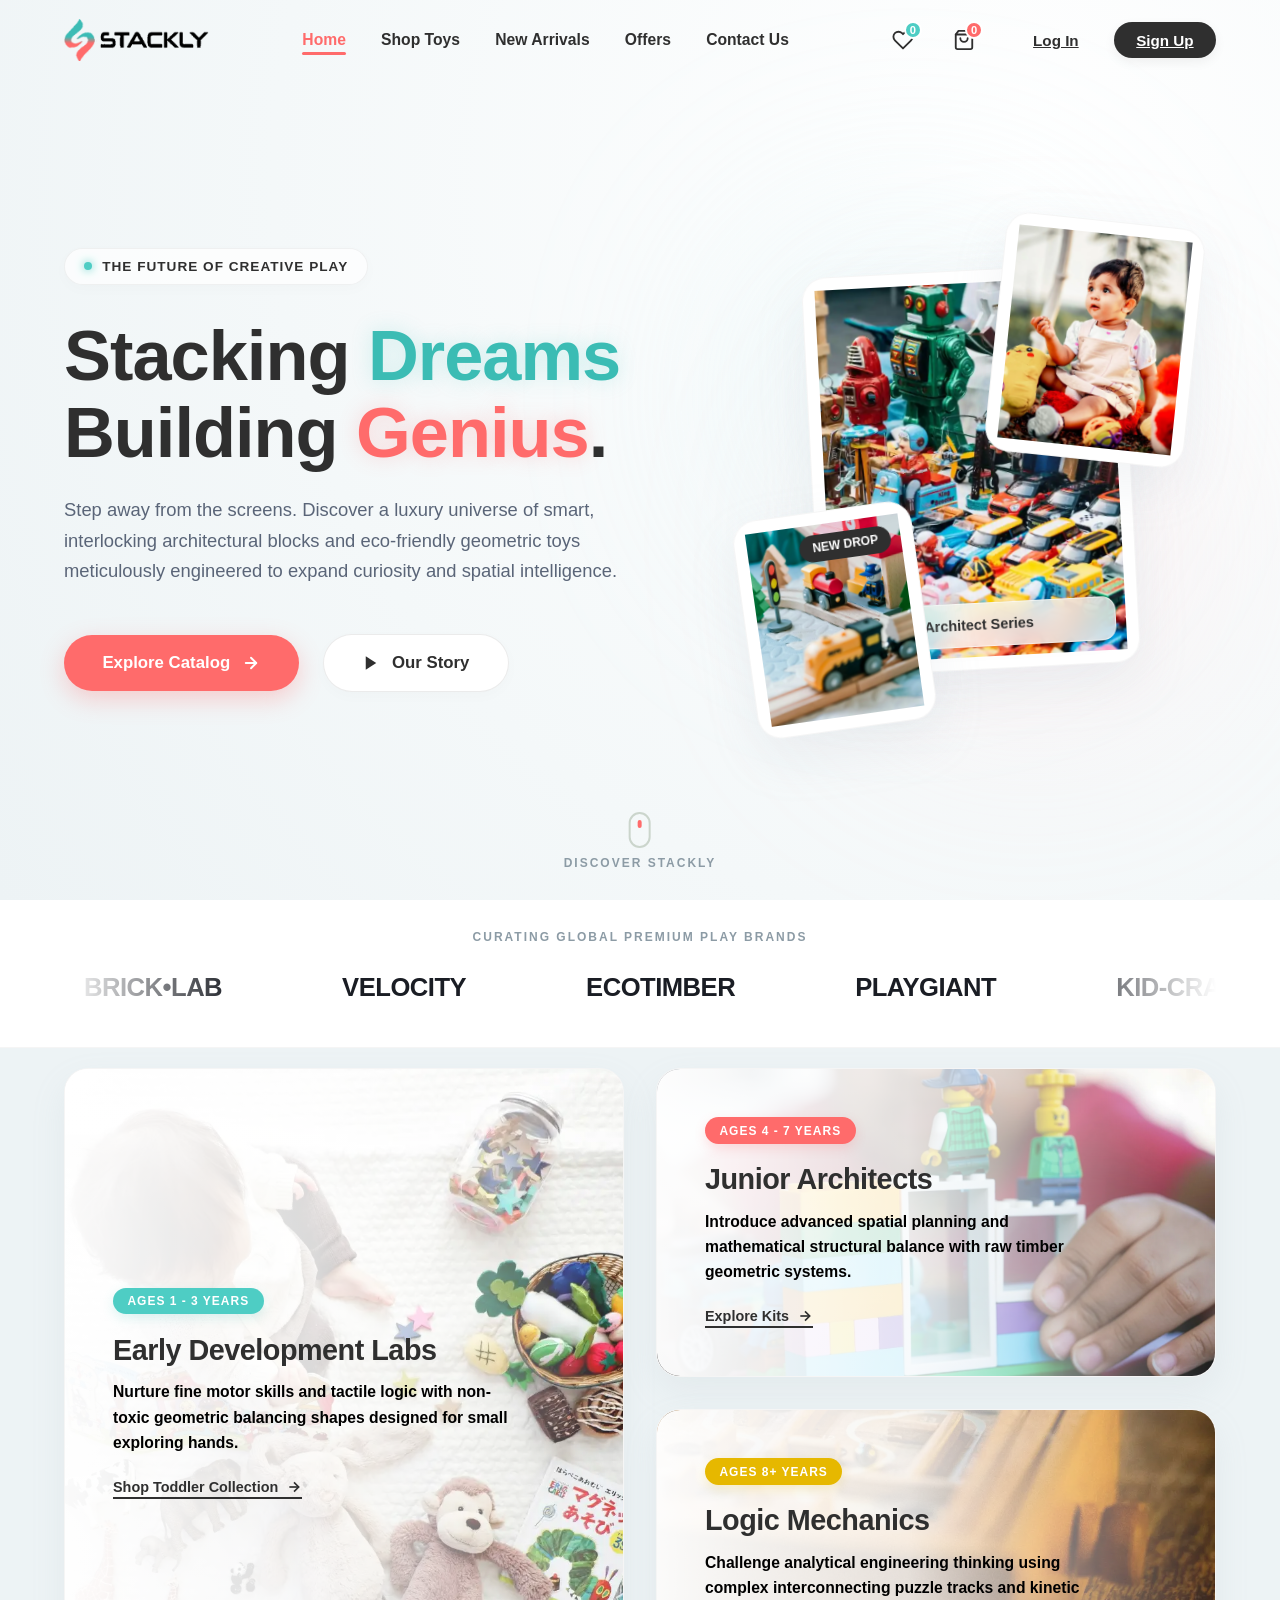
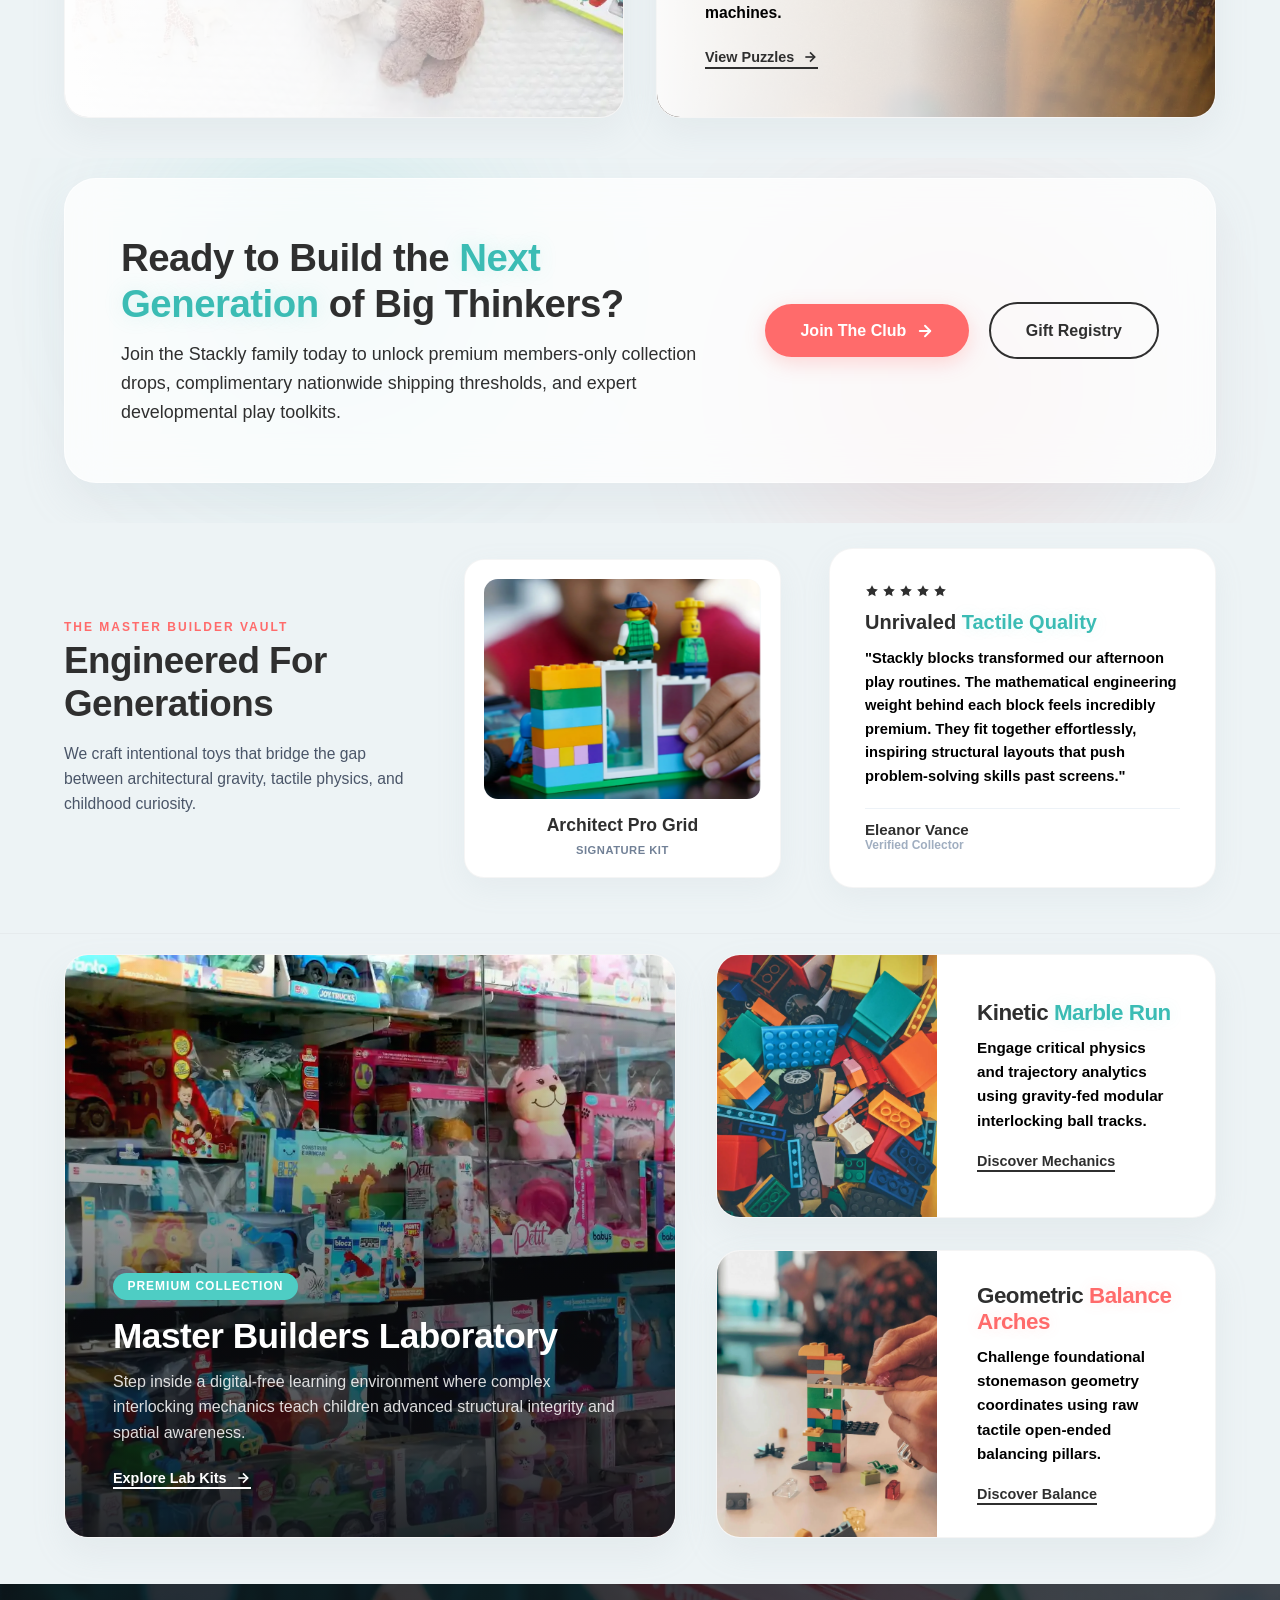
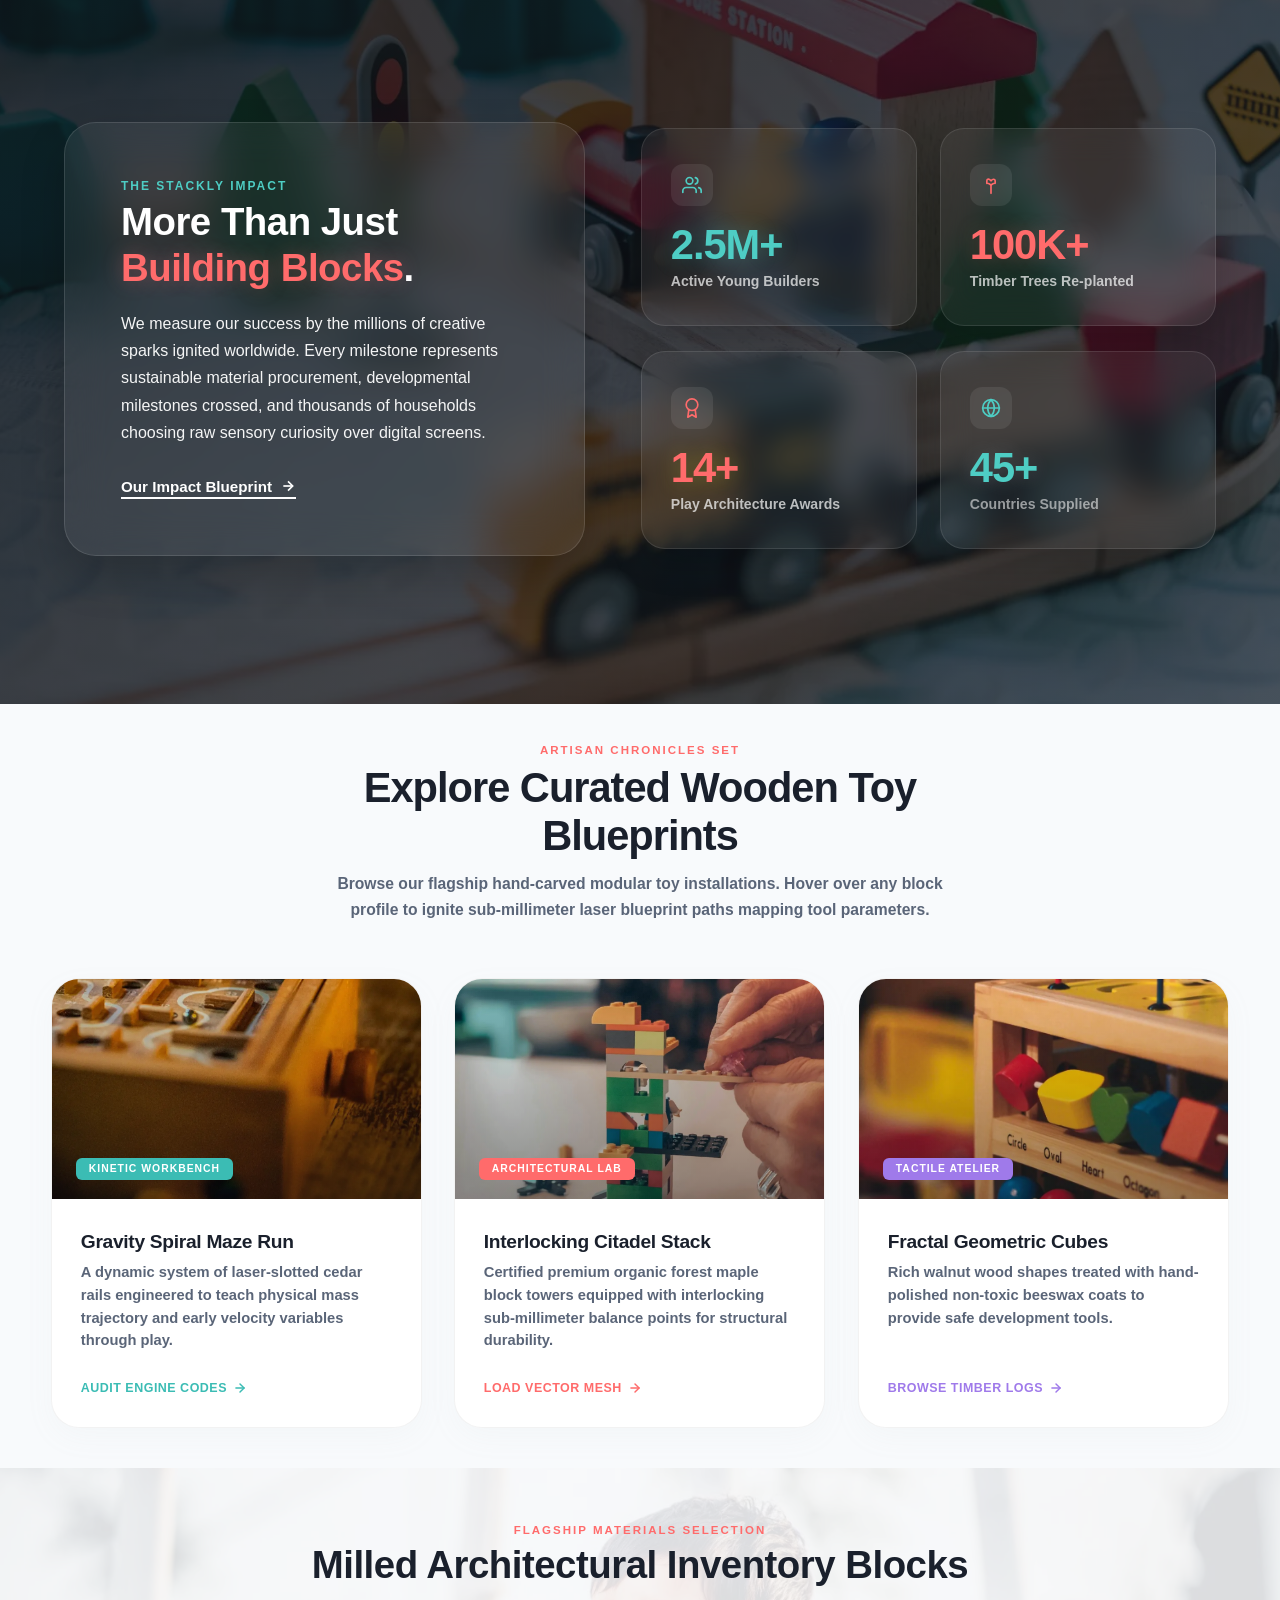
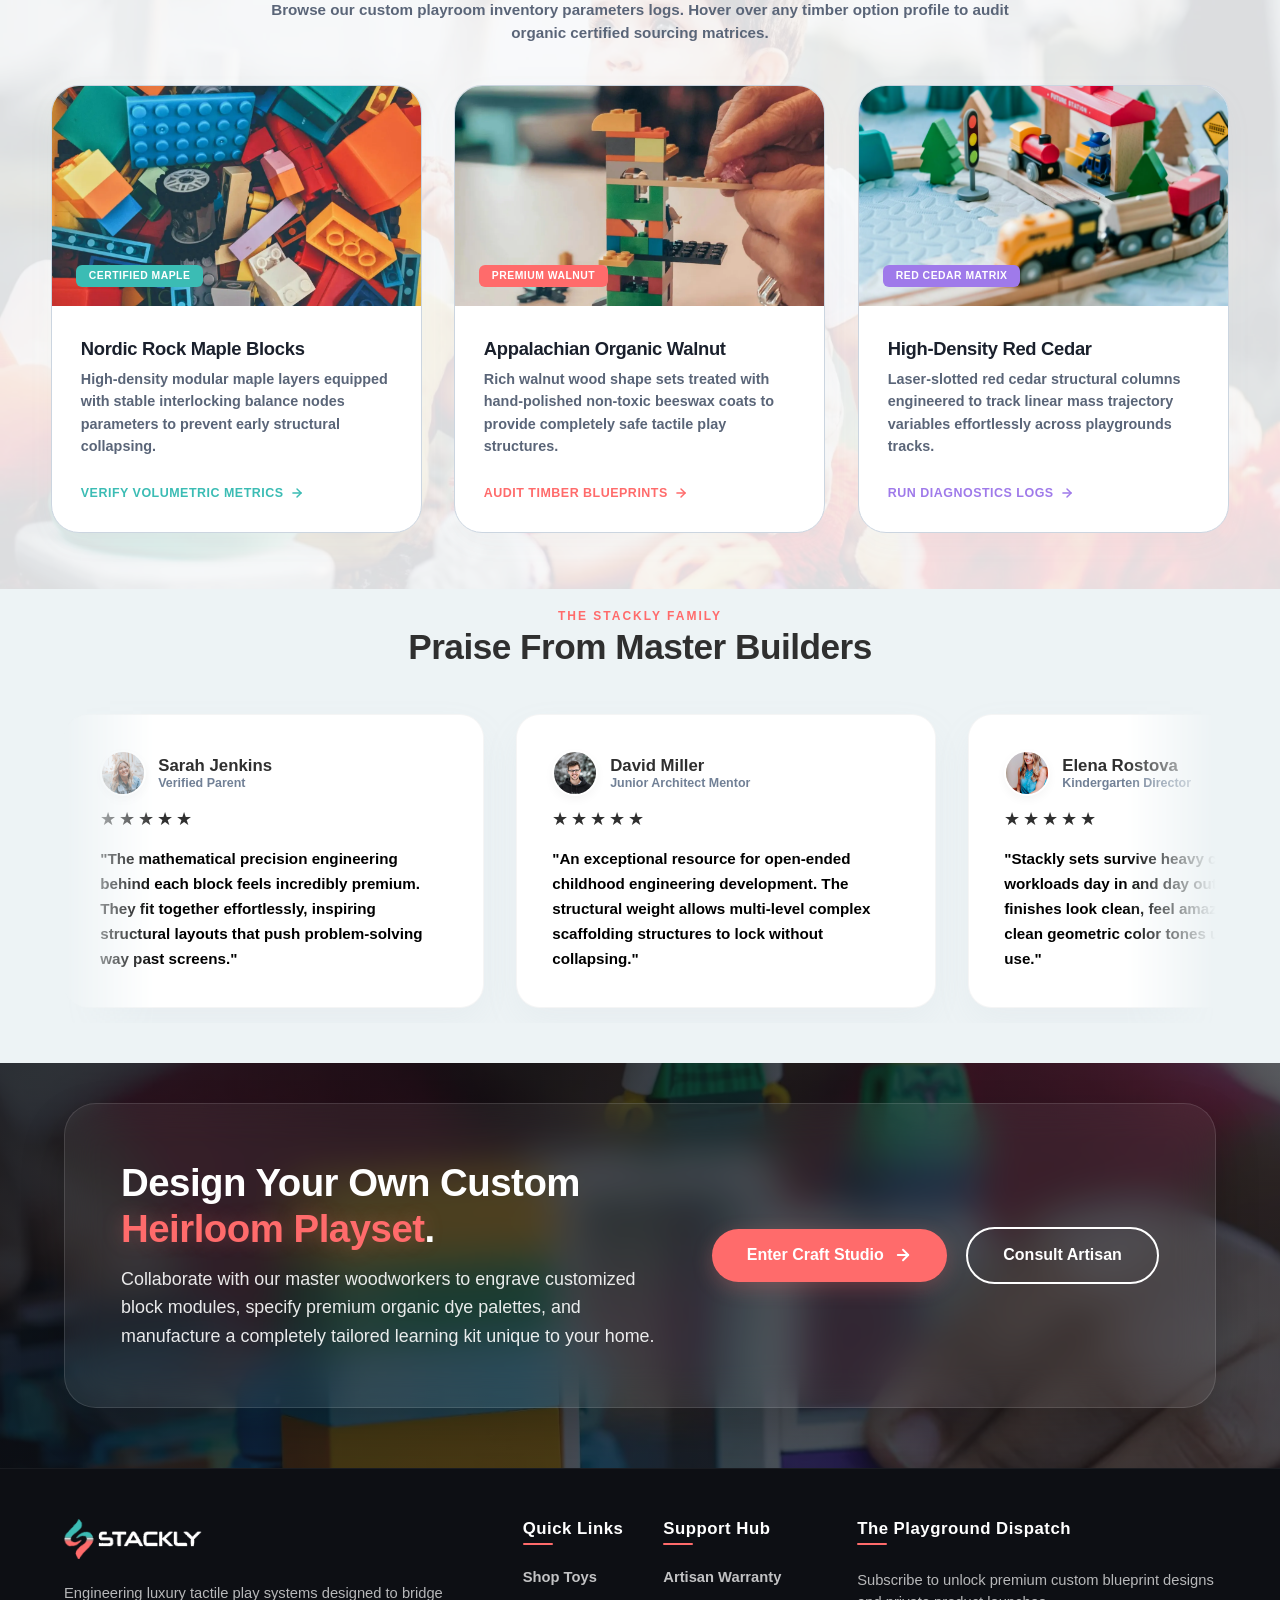
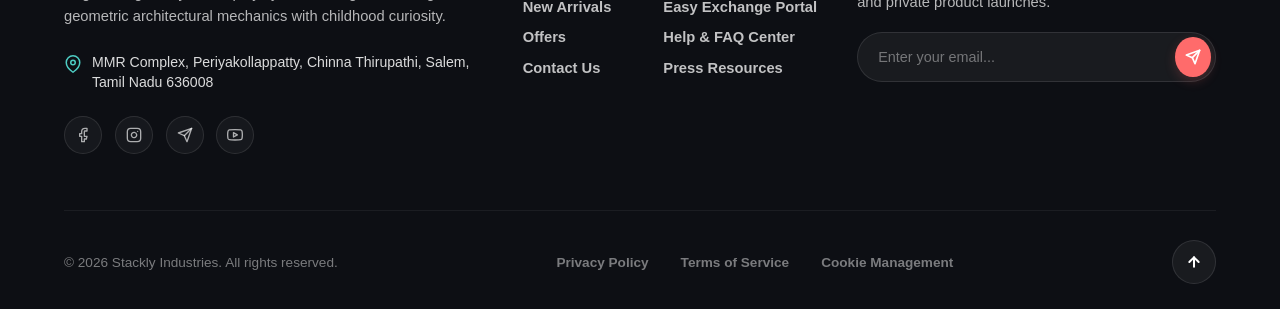
==== commit 1563a149: "changes in home" ====
--- a/index.html
+++ b/index.html
@@ -2573,6 +2573,267 @@
 
 </style>
 
+<section class="atelier-products-shelf-section">
+    
+    <!-- FIXED BACKGROUND IMAGE FRAME TAG: Ready for your toy studio playroom background asset -->
+    <img src="./Assests/baby with toys.webp" alt="Atelier Playroom Abstract Geometry Background Asset" class="section-ambient-background-img">
+    
+    <!-- Translucent scrim filter sheet softens picture brightness so text stays 100% readable -->
+    <div class="section-ambient-background-scrim"></div>
+
+    <div class="atelier-shelf-max-hull">
+        
+        <!-- Section Centered Heading Title Header Area -->
+        <div class="atelier-shelf-headline-block">
+            <span class="atelier-shelf-pretitle">Flagship Materials Selection</span>
+            <h2 class="atelier-shelf-main-heading">Milled Architectural Inventory Blocks</h2>
+            <p class="atelier-shelf-paragraph-text">
+                Browse our custom playroom inventory parameters logs. Hover over any timber option profile to audit organic certified sourcing matrices.
+            </p>
+        </div>
+
+        <!-- 3-Column Fully Responsive Staggered Cards Deck Grid Layout Matrix -->
+        <div class="atelier-shelf-responsive-grid-matrix">
+                   
+            <!-- Product Card 1: Nordic Rock Maple Blocks -->
+            <article class="atelier-product-card-unit custom-glow-teal">
+                <div class="card-media-hull-box">
+                    <!-- Image Tag Asset hook placement slot -->
+                    <img src="./Assests/building blocks.webp" alt="Premium Milled Nordic Rock Maple Geometric Wooden Toy Blocks Setup" class="card-showcase-img">
+                    <span class="card-absolute-hull-tag bg-teal-label">CERTIFIED MAPLE</span>
+                </div>
+                <div class="card-textual-description-content-stack">
+                    <h3 class="card-item-headline-txt">Nordic Rock Maple Blocks</h3>
+                    <p class="card-item-paragraph-txt">
+                        High-density modular maple layers equipped with stable interlocking balance nodes parameters to prevent early structural collapsing.
+                    </p>
+                    <div class="card-footer-action-horizon-row">
+                        <a href="404.html" class="card-footer-hyperlink-btn text-teal-weight">
+                            <span>VERIFY VOLUMETRIC METRICS</span>
+                            <svg xmlns="http://w3.org" width="14" height="14" viewBox="0 0 24 24" fill="none" stroke="currentColor" stroke-width="2.5" stroke-linecap="round" stroke-linejoin="round"><line x1="5" y1="12" x2="19" y2="12"></line><polyline points="12 5 19 12 12 19"></polyline></svg>
+                        </a>
+                    </div>
+                </div>
+            </article>
+
+            <!-- Product Card 2: Appalachian Organic Walnut -->
+            <article class="atelier-product-card-unit custom-glow-coral">
+                <div class="card-media-hull-box">
+                    <img src="./Assests/architecter.webp" alt="Premium Milled Appalachian Organic Walnut Wooden Toy Blocks Setup" class="card-showcase-img">
+                    <span class="card-absolute-hull-tag bg-coral-label">PREMIUM WALNUT</span>
+                </div>
+                <div class="card-textual-description-content-stack">
+                    <h3 class="card-item-headline-txt">Appalachian Organic Walnut</h3>
+                    <p class="card-item-paragraph-txt">
+                        Rich walnut wood shape sets treated with hand-polished non-toxic beeswax coats to provide completely safe tactile play structures.
+                    </p>
+                    <div class="card-footer-action-horizon-row">
+                        <a href="404.html" class="card-footer-hyperlink-btn text-coral-weight">
+                            <span>AUDIT TIMBER BLUEPRINTS</span>
+                            <svg xmlns="http://w3.org" width="14" height="14" viewBox="0 0 24 24" fill="none" stroke="currentColor" stroke-width="2.5" stroke-linecap="round" stroke-linejoin="round"><line x1="5" y1="12" x2="19" y2="12"></line><polyline points="12 5 19 12 12 19"></polyline></svg>
+                        </a>
+                    </div>
+                </div>
+            </article>
+
+            <!-- Product Card 3: High-Density Red Cedar -->
+            <article class="atelier-product-card-unit custom-glow-purple">
+                <div class="card-media-hull-box">
+                    <img src="./Assests/train.webp" alt="Premium Milled High-Density Red Cedar Wooden Toy Blocks Setup" class="card-showcase-img">
+                    <span class="card-absolute-hull-tag bg-purple-label">RED CEDAR MATRIX</span>
+                </div>
+                <div class="card-textual-description-content-stack">
+                    <h3 class="card-item-headline-txt">High-Density Red Cedar</h3>
+                    <p class="card-item-paragraph-txt">
+                        Laser-slotted red cedar structural columns engineered to track linear mass trajectory variables effortlessly across playgrounds tracks.
+                    </p>
+                    <div class="card-footer-action-horizon-row">
+                        <a href="404.html" class="card-footer-hyperlink-btn text-purple-weight">
+                            <span>RUN DIAGNOSTICS LOGS</span>
+                            <svg xmlns="http://w3.org" width="14" height="14" viewBox="0 0 24 24" fill="none" stroke="currentColor" stroke-width="2.5" stroke-linecap="round" stroke-linejoin="round"><line x1="5" y1="12" x2="19" y2="12"></line><polyline points="12 5 19 12 12 19"></polyline></svg>
+                        </a>
+                    </div>
+                </div>
+            </article>
+
+        </div>
+    </div>
+</section>
+
+<style>
+    /* =======================================================================
+   UNIVERSAL BACKGROUND IMAGE LAYER FORCING CONTROLS
+   ======================================================================= */
+
+/* Upgrades parent container into a relative anchor zone to layer the background cleanly underneath */
+.atelier-products-shelf-section {
+    position: relative !important;
+    width: 100% !important;
+    background-color: #f8fafc !important; /* Safety fallback fill color */
+    padding: 3.5rem 4% !important;
+    box-sizing: border-box !important;
+    overflow: hidden !important;
+    z-index: 1 !important;
+}
+
+/* Forces inner content chassis elements to sit on top tier layers over the picture sheet */
+.atelier-shelf-max-hull {
+    position: relative !important;
+    z-index: 10 !important; 
+    width: 100% !important;
+}
+
+/* FIXED FULL-BLEED NATIVE BACKGROUND IMAGE CONTROLS */
+.section-ambient-background-img {
+    position: absolute !important;
+    top: 0 !important;
+    left: 0 !important;
+    width: 100% !important;
+    height: 100% !important;
+    object-fit: cover !important; /* FIXED: Keeps aspect ratio balanced across phone and desktop resizes */
+    object-position: center !important;
+    z-index: 2 !important; /* Layers card directly behind your text chassis grid */
+    pointer-events: none !important; /* Blocks right-click context menu interruptions on clicks */
+    opacity: 0.75 !important; /* Subtle opacity stops background bleaching from drowning out text cards contrast */
+}
+
+/* TRANSLUCENT LIGHT SCRIM: Balances contrast sharpness behind typography layers */
+.section-ambient-background-scrim {
+    position: absolute !important;
+    top: 0 !important;
+    left: 0 !important;
+    width: 100% !important;
+    height: 100% !important;
+    background: rgba(248, 250, 252, 0.85) !important; /* Blends matching slate hues over the background graphic */
+    z-index: 3 !important;
+    pointer-events: none !important;
+}
+
+    /* =======================================================================
+   REIFIED CONSOLE PRODUCT GRID SHELF COMPONENT CSS MODULE
+   ======================================================================= */
+.atelier-products-shelf-section {
+    width: 100% !important;
+    background-color: #f8fafc !important; /* Soft light backdrop separates cards cleanly from primary white header components */
+    padding: 3.5rem 4% !important; /* Tight padding caps keep sections packed closely together */
+    box-sizing: border-box !important;
+    overflow: hidden !important;
+}
+
+.atelier-shelf-max-hull {
+    width: 100% !important;
+    max-width: 1200px !important;
+    margin: 0 auto !important;
+    display: flex !important;
+    flex-direction: column !important;
+}
+
+/* Center-Aligned Title Typography Section Header */
+.atelier-shelf-headline-block {
+    width: 100% !important;
+    max-width: 750px !important;
+    margin: 0 auto 2.5rem auto !important;
+    text-align: center !important;
+    display: flex !important;
+    flex-direction: column !important;
+    align-items: center !important;
+}
+.atelier-shelf-pretitle { font-size: 0.72rem; font-weight: 800; text-transform: uppercase; letter-spacing: 2px; color: #ff6b6b; margin-bottom: 6px; display: block; }
+.atelier-shelf-main-heading { font-size: clamp(1.8rem, 4vw, 2.4rem); font-weight: 900; color: #1a202c; letter-spacing: -0.5px; margin: 0 0 10px 0; line-height: 1.2; }
+.atelier-shelf-paragraph-text { font-size: 0.95rem; line-height: 1.55; color: #5a6578; font-weight: 600; margin: 0; }
+
+/* --- 3-COLUMN RESPONSIVE LAYOUT AUTOMATED CODES GRID --- */
+.atelier-shelf-responsive-grid-matrix {
+    display: grid !important;
+    /* FIXED AUTO-FIT REMAPS ROWS: Automatically splits cards landscape side-by-side or stacks vertically without breaks */
+    grid-template-columns: repeat(auto-fit, minmax(310px, 1fr)) !important;
+    gap: 2rem !important;
+    width: 100% !important;
+    box-sizing: border-box !important;
+}
+
+/* MATCHING INDIVIDUAL ARCHITECTURAL PRODUCT CHASSIS CARD */
+.atelier-product-card-unit {
+    background-color: #ffffff !important;
+    border: 1px solid #cbd5e0 !important; /* FIXED HIGH-VISIBILITY GREY LINE CONTAINER PERIMETERS OUTLINE */
+    border-radius: 28px !important; /* Exact 28px curvature mirrors your reference design canvas image cards */
+    overflow: hidden !important;
+    display: flex !important;
+    flex-direction: column !important;
+    box-shadow: 0 10px 30px rgba(160, 175, 185, 0.04) !important;
+    transition: transform 0.45s cubic-bezier(0.25, 1, 0.5, 1), box-shadow 0.45s ease, border-color 0.3s ease !important;
+    will-change: transform, box-shadow;
+}
+
+/* --- THE AMBIENT LIFT NEON GLOW ACCENTS TRANSITIONS --- */
+.atelier-product-card-unit.custom-glow-teal:hover { transform: translateY(-5px) !important; box-shadow: 0 18px 40px rgba(59, 188, 180, 0.12) !important; border-color: #3bbcb4 !important; }
+.atelier-product-card-unit.custom-glow-coral:hover { transform: translateY(-5px) !important; box-shadow: 0 18px 40px rgba(255, 107, 107, 0.12) !important; border-color: #ff6b6b !important; }
+.atelier-product-card-unit.custom-glow-purple:hover { transform: translateY(-5px) !important; box-shadow: 0 18px 40px rgba(159, 122, 234, 0.12) !important; border-color: #9f7aea !important; }
+
+/* Product Picture Canvas Crop Box Frame Wrapper */
+.card-media-hull-box {
+    position: relative !important;
+    width: 100% !important;
+    height: 220px !important;
+    background-color: #f7fafc !important;
+    overflow: hidden !important;
+}
+.card-showcase-img { width: 100% !important; height: 100% !important; object-fit: cover !important; object-position: center !important; display: block !important; transition: transform 0.5s ease !important; }
+.atelier-product-card-unit:hover .card-showcase-img { transform: scale(1.03) !important; } /* Gentle image zoom added for clean interaction */
+
+.card-absolute-hull-tag { position: absolute; bottom: 1.2rem; left: 1.5rem; font-size: 0.65rem; font-weight: 800; color: #ffffff; padding: 0.35rem 0.8rem; border-radius: 6px; letter-spacing: 0.5px; z-index: 5; }
+.bg-teal-label { background-color: #3bbcb4 !important; }
+.bg-coral-label { background-color: #ff6b6b !important; }
+.bg-purple-label { background-color: #9f7aea !important; }
+
+/* Text Blocks Card Inner Architecture Styles */
+.card-textual-description-content-stack {
+    padding: 2rem 1.8rem !important;
+    display: flex !important;
+    flex-direction: column !important;
+    align-items: flex-start !important;
+    flex-grow: 1 !important;
+}
+.card-item-headline-txt { font-size: 1.15rem !important; font-weight: 850; color: #1a202c; margin: 0 0 8px 0; letter-spacing: -0.3px; text-align: left !important; }
+.card-item-paragraph-txt { font-size: 0.9rem !important; line-height: 1.55; color: #5a6578; font-weight: 600; margin: 0 0 1.8rem 0; text-align: left !important; }
+
+/* Balanced footer price alignment row track */
+.card-footer-action-horizon-row {
+    width: 100% !important;
+    margin-top: auto !important; /* Locks links row flush to column base guidelines floor boundaries */
+    display: flex !important;
+}
+
+/* Standard text typography link buttons mapping profiles */
+a.card-footer-hyperlink-btn {
+    text-decoration: none !important;
+    font-size: 0.78rem !important;
+    font-weight: 800;
+    letter-spacing: 0.5px !important;
+    display: inline-flex !important;
+    align-items: center !important;
+    gap: 6px !important;
+}
+a.card-footer-hyperlink-btn svg { width: 14px; height: 14px; transition: transform 0.3s cubic-bezier(0.25, 1, 0.5, 1) !important; }
+
+/* Slides arrow icon slightly rightwards on card mouse focus entry checks */
+.atelier-product-card-unit:hover a.card-footer-hyperlink-btn svg { transform: translateX(3px) !important; }
+
+.text-teal-weight { color: #3bbcb4 !important; }
+.text-coral-weight { color: #ff6b6b !important; }
+.text-purple-weight { color: #9f7aea !important; }
+
+/* --- RESPONSIVE COLLAPSIBLE DRAWER MATRIX ON MOBILE INTERFACES SCREEN WIDTHS --- */
+@media (max-width: 650px) {
+    .atelier-shelf-responsive-grid-matrix {
+        grid-template-columns: 1fr !important; /* Smashes landscape row grid down to 100% full span vertical stack lists natively */
+        gap: 1.5rem !important;
+    }
+    .atelier-products-shelf-section { padding: 2.2rem 4% !important; }
+}
+
+</style>
+
 
 <!-- Compact Automatically Scrolling Testimonial Carousel -->
 <section class="testimonial-scroller-section">
